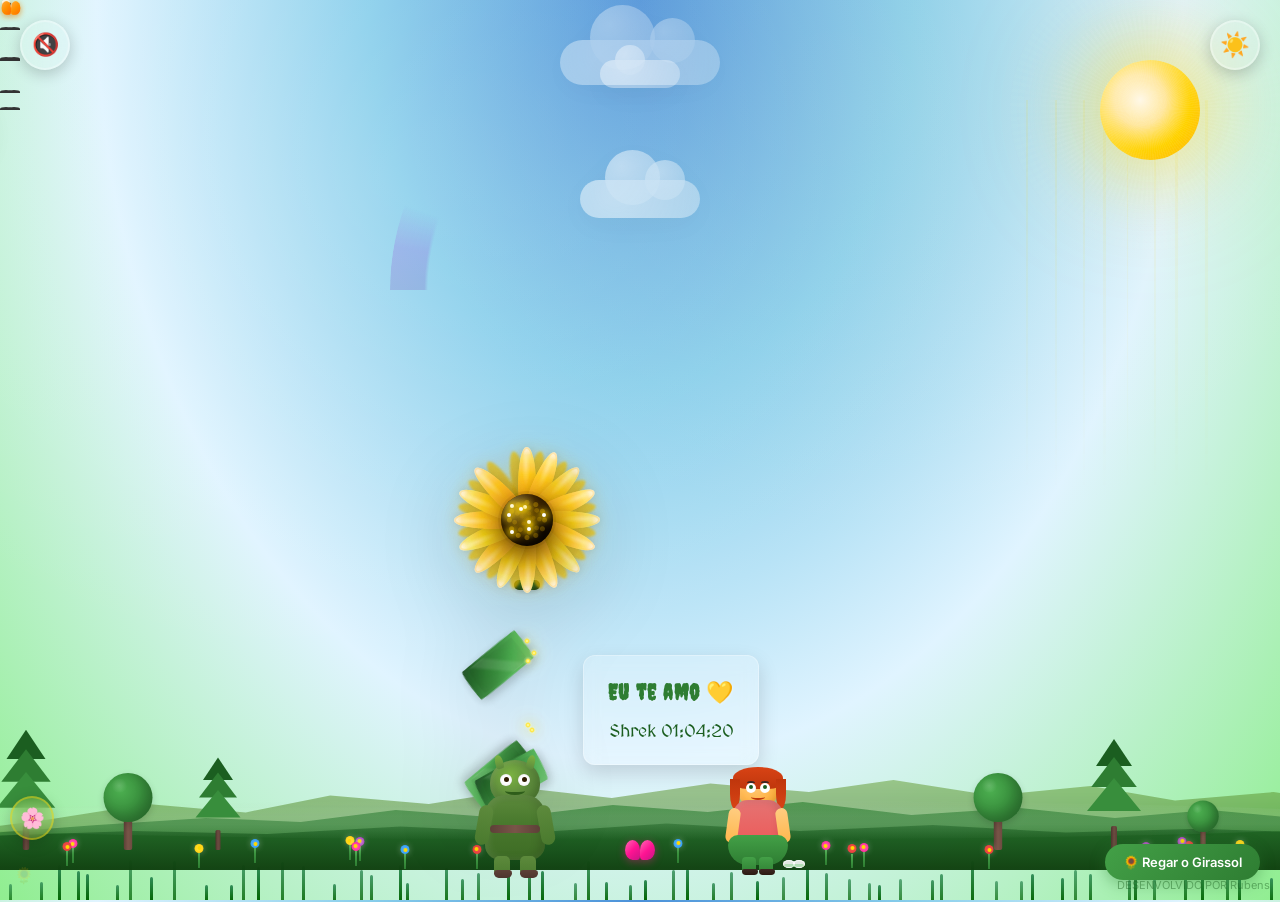
==== index.html @ 83268e94 "Adicionar jogo Regar o Girassol para namorada interagir 🎮 JOGO COMPLETO: - Botão fixo "Regar o Giras" ====
<!DOCTYPE html>
<html lang="pt-BR">
<head>
<meta charset="UTF-8">
<meta name="viewport" content="width=device-width, initial-scale=1.0">
<meta name="description" content="Girassol animado em HTML/CSS puro - presente romântico com cena do Shrek 01:04:20. Um girassol que floresce na tela com sol, nuvens e partículas.">
<meta name="keywords" content="girassol, animado, romântico, shrek, presente, html, css, javascript, florianópolis, amor">
<meta name="robots" content="index, follow">
<meta name="theme-color" content="#87CEEB">
<meta name="author" content="Rubens Pereira Fernandes">

<!-- Open Graph / Social preview -->
<meta property="og:type" content="website">
<meta property="og:title" content="Girassol Animado">
<meta property="og:description" content="Um presente romântico que floresce a cada clique.">
<meta property="og:image" content="https://Rubensdj.github.io/girassol/preview.png">
<meta property="og:image:width" content="1200">
<meta property="og:image:height" content="630">
<meta property="og:site_name" content="Girassol Animado">
<meta property="og:url" content="https://Rubensdj.github.io/girassol/">
<meta name="twitter:card" content="summary_large_image">

<!-- Performance: preconnect to font origins -->
<link rel="preconnect" href="https://fonts.googleapis.com">
<link rel="preconnect" href="https://fonts.gstatic.com" crossorigin>
<link rel="dns-prefetch" href="https://fonts.googleapis.com">
<link rel="preconnect" href="https://fonts.googleapis.com">
<link rel="preconnect" href="https://fonts.gstatic.com" crossorigin>

<!-- Favicon: inline SVG sunflower (zero extra request) -->
<link rel="icon" type="image/svg+xml" href="data:image/svg+xml,%3Csvg xmlns='http://www.w3.org/2000/svg' viewBox='0 0 100 100'%3E%3Cg transform='translate(50,50)'%3E%3Cg fill='%23FFD700'%3E%3Cellipse rx='8' ry='22'/%3E%3Cellipse rx='8' ry='22' transform='rotate(45)'/%3E%3Cellipse rx='8' ry='22' transform='rotate(90)'/%3E%3Cellipse rx='8' ry='22' transform='rotate(135)'/%3E%3C/g%3E%3Ccircle r='14' fill='%232D1B00'/%3E%3C/g%3E%3C/svg%3E">

<title>Girassol Animado</title>
<link href="https://fonts.googleapis.com/css2?family=Creepster&family=Inter:wght@400;600&family=MedievalSharp&display=swap" rel="stylesheet">

<style>
  :root {
      --bg-primary: #87CEEB;
      --bg-secondary: #228B22;
      --card-bg: rgba(255,255,255,0.2);
      --card-border: rgba(255,255,255,0.3);
      --card-color: #111;
      --accent: #FFD700;
    }

    * { margin: 0; padding: 0; box-sizing: border-box; }

    body {
      min-height: 100vh;
      min-height: 100dvh; /* viewport mobile dinâmico */
      display: flex;
      justify-content: center;
      align-items: flex-end; /* girassol apoiado na base (grama); a cabeça cresce para cima sem ser cortada */
      padding-bottom: 40px; /* espaço para a grama que fica no fim */
      background:
        radial-gradient(ellipse at 50% 0%, #4A90D9 0%, #87CEEB 30%, #E0F4FF 60%, #90EE90 100%),
        linear-gradient(180deg, transparent 60%, rgba(34,139,34,0.15) 100%);
      overflow: hidden;
      font-family: 'Inter', sans-serif;
      perspective: 1000px;
    }

    /* Sky atmosphere */
    .sky-atmosphere {
      position: fixed;
      inset: 0;
      background: 
        radial-gradient(ellipse at 30% 20%, rgba(255,255,255,0.15) 0%, transparent 50%),
        radial-gradient(ellipse at 70% 10%, rgba(255,240,200,0.1) 0%, transparent 40%);
      pointer-events: none;
      z-index: 0;
    }

    /* Sun with realistic glow */
    .sol {
      position: absolute;
      top: 60px;
      right: 80px;
      width: 100px;
      height: 100px;
      background: radial-gradient(circle at 40% 40%, #FFF8E7 0%, #FFE8A0 30%, #FFD700 60%, #FFB300 100%);
      border-radius: 50%;
      box-shadow: 
        0 0 60px 20px rgba(255, 215, 0, 0.3),
        0 0 120px 40px rgba(255, 200, 0, 0.15),
        inset -10px -10px 30px rgba(255,180,0,0.2),
        inset 10px 10px 20px rgba(255,255,255,0.3);
      animation: sol-pulsar 8s ease-in-out infinite alternate;
      z-index: 2;
    }

    @keyframes sol-pulsar {
      0% { 
        box-shadow: 
          0 0 60px 20px rgba(255, 215, 0, 0.3),
          0 0 120px 40px rgba(255, 200, 0, 0.15),
          inset -10px -10px 30px rgba(255,180,0,0.2),
          inset 10px 10px 20px rgba(255,255,255,0.3);
      }
      100% { 
        box-shadow: 
          0 0 80px 30px rgba(255, 215, 0, 0.4),
          0 0 160px 60px rgba(255, 200, 0, 0.2),
          inset -10px -10px 30px rgba(255,180,0,0.2),
          inset 10px 10px 20px rgba(255,255,255,0.4);
      }
    }

    /* Sun rays */
    .sol::before, .sol::after {
      content: '';
      position: absolute;
      top: 50%; left: 50%;
      width: 200px; height: 200px;
      margin: -100px 0 0 -100px;
      background: 
        repeating-conic-gradient(
          from 0deg,
          rgba(255,255,255,0) 0deg,
          rgba(255,255,255,0) 1.5deg,
          rgba(255,255,255,0.03) 1.5deg,
          rgba(255,255,255,0.03) 3deg
        );
      border-radius: 50%;
      animation: raios-girar 120s linear infinite;
    }
    .sol::after {
      width: 280px; height: 280px;
      margin: -140px 0 0 -140px;
      animation: raios-girar 200s linear infinite reverse;
      opacity: 0.5;
    }
    @keyframes raios-girar {
      from { transform: rotate(0deg); }
      to { transform: rotate(360deg); }
    }

    /* Clouds with volume */
    .nuvem {
      position: absolute;
      background: 
        radial-gradient(circle at 30% 30%, rgba(255,255,255,0.95) 0%, rgba(255,255,255,0.7) 100%);
      border-radius: 50px;
      opacity: 0.85;
      animation: mover-nuvem linear infinite;
      filter: drop-shadow(0 10px 20px rgba(0,0,0,0.08));
      z-index: 1;
    }
    .nuvem::before, .nuvem::after {
      content: '';
      position: absolute;
      background: 
        radial-gradient(circle at 30% 30%, rgba(255,255,255,0.9) 0%, rgba(255,255,255,0.6) 100%);
      border-radius: 50%;
    }
    .nuvem::before { width: 50px; height: 50px; top: -25px; left: 20px; }
    .nuvem::after  { width: 70px; height: 70px; top: -35px; left: 50px; }
  
    .nuvem1 { width: 140px; height: 45px; top: 80px;  left: -200px; animation-duration: 40s; }
    .nuvem2 { width: 180px; height: 55px; top: 150px; left: -220px; animation-duration: 55s; animation-delay: -15s; }
    .nuvem3 { width: 110px; height: 35px; top: 220px; left: -150px; animation-duration: 48s; animation-delay: -25s; }

    @keyframes mover-nuvem {
      from { left: -220px; transform: translateY(0); }
      25% { transform: translateY(-5px); }
      50% { transform: translateY(0); }
      75% { transform: translateY(5px); }
      to { left: calc(100vw + 220px); transform: translateY(0); }
    }

    /* Floating pollen/dust particles */
    .particulas {
      position: fixed;
      inset: 0;
      pointer-events: none;
      z-index: 3;
    }
    .particula {
      position: absolute;
      width: 3px; height: 3px;
      background: radial-gradient(circle, #FFE8A0 0%, transparent 70%);
      border-radius: 50%;
      animation: flutuar 15s ease-in-out infinite;
    }
    @keyframes flutuar {
      0%, 100% { transform: translateY(0) translateX(0) scale(1); opacity: 0; }
      10% { opacity: 0.6; }
      50% { transform: translateY(-100vh) translateX(50px) scale(0.5); opacity: 0.3; }
      90% { opacity: 0; }
    }

    /* Container do girassol */
    .girassol {
      position: relative;
      transform-origin: bottom center;
      animation: girassol-enter 2.5s cubic-bezier(0.23, 1, 0.32, 1) forwards,
                 balancar 6s ease-in-out infinite alternate 2.5s,
                 respirar 4s ease-in-out infinite 2.5s;
      margin-bottom: 0;
      z-index: 10;
      filter: drop-shadow(0 20px 40px rgba(0,0,0,0.15));
      cursor: pointer;
      user-select: none;
    }

    /* Estado de clique/arraste */
    .girassol.balancando {
      animation: girassol-bater 0.6s ease-in-out !important;
    }

    @keyframes girassol-bater {
      0%   { transform: rotate(0deg); }
      15%  { transform: rotate(-8deg) translateX(-5px); }
      30%  { transform: rotate(6deg) translateX(4px); }
      45%  { transform: rotate(-4deg) translateX(-3px); }
      60%  { transform: rotate(3deg) translateX(2px); }
      75%  { transform: rotate(-1.5deg) translateX(-1px); }
      100% { transform: rotate(0deg); }
    }

    @keyframes girassol-enter {
      0%   { opacity: 0; transform: translateY(200px) scale(0.05) rotate(-30deg); filter: blur(15px); }
      15%  { opacity: 0.2; transform: translateY(150px) scale(0.15) rotate(-20deg); filter: blur(10px); }
      30%  { opacity: 0.5; transform: translateY(100px) scale(0.35) rotate(-12deg); filter: blur(6px); }
      50%  { opacity: 0.8; transform: translateY(50px) scale(0.6) rotate(-5deg); filter: blur(2px); }
      70%  { opacity: 0.95; transform: translateY(15px) scale(1.05) rotate(2deg); filter: blur(0px); }
      85%  { opacity: 1; transform: translateY(-5px) scale(0.98) rotate(-1deg); }
      92%  { transform: translateY(3px) scale(1.02) rotate(0.5deg); }
      100% { opacity: 1; transform: translateY(0) scale(1) rotate(0deg); }
    }

    @keyframes balancar {
      0%   { transform: rotate(-1.8deg) translateX(-1.5px); }
      15%  { transform: rotate(-0.8deg) translateX(-0.5px); }
      30%  { transform: rotate(0.5deg) translateX(1px); }
      45%  { transform: rotate(1.5deg) translateX(2px); }
      60%  { transform: rotate(1.8deg) translateX(2.5px); }
      75%  { transform: rotate(0.8deg) translateX(1px); }
      90%  { transform: rotate(-0.5deg) translateX(-0.5px); }
      100% { transform: rotate(-1.8deg) translateX(-1.5px); }
    }

    @keyframes respirar {
      0%, 100% { transform: scale(1); }
      30% { transform: scale(1.008); }
      60% { transform: scale(1.015); }
      80% { transform: scale(1.005); }
    }

    /* Fade-in animation */
    @keyframes fadeIn {
      from { opacity: 0; }
      to { opacity: 1; }
    }

    /* Caule - crescimento animado */
    .caule {
      width: 12px;
      height: 260px;
      transform-origin: bottom center;
      animation: caule-crecer 2s cubic-bezier(0.34, 1.56, 0.64, 1) forwards;
    }

    @keyframes caule-crecer {
      0%   { transform: scaleY(0); opacity: 0; }
      20%  { transform: scaleY(0.1); opacity: 0.3; }
      40%  { transform: scaleY(0.3); opacity: 0.6; }
      60%  { transform: scaleY(0.6); opacity: 0.8; }
      80%  { transform: scaleY(0.9); opacity: 0.95; }
      90%  { transform: scaleY(1.03); opacity: 1; }
      100% { transform: scaleY(1); opacity: 1; }
    }
      background: 
        linear-gradient(90deg, 
          #14421C 0%,
          #1B5E20 10%, 
          #2E7D32 22%, 
          #388E3C 35%, 
          #4CAF50 48%, 
          #5CB860 55%, 
          #4CAF50 65%, 
          #388E3C 78%, 
          #2E7D32 90%, 
          #1B5E20 100%
        );
      margin: 0 auto;
      border-radius: 12px;
      position: relative;
      box-shadow: 
        inset 3px 0 10px rgba(255,255,255,0.12),
        inset -3px 0 10px rgba(0,0,0,0.25),
        3px 0 8px rgba(0,0,0,0.15),
        -1px 0 4px rgba(0,0,0,0.1);
    }

    /* Caule texture lines */
    .caule::before {
      content: '';
      position: absolute;
      inset: 0;
      background: 
        repeating-linear-gradient(90deg,
          transparent 0px,
          rgba(255,255,255,0.04) 1px,
          transparent 2.5px
        );
      border-radius: 12px;
      pointer-events: none;
    }

    /* Caule nodes (nós) */
    .caule::after {
      content: '';
      position: absolute;
      left: -7px; right: -7px;
      height: 10px;
      background: linear-gradient(90deg, #14421C, #1B5E20, #388E3C, #1B5E20, #14421C);
      border-radius: 14px;
      box-shadow: inset 0 -3px 5px rgba(0,0,0,0.35), 0 2px 4px rgba(0,0,0,0.15);
    }

    /* Folhas do caule - realistic */
    .folha {
      position: absolute;
      width: 70px;
      height: 35px;
      background: 
        linear-gradient(135deg, 
          #14421C 0%,
          #1B5E20 15%, 
          #2E7D32 35%, 
          #388E3C 50%, 
          #4CAF50 70%, 
          #66BB6A 100%
        );
      border-radius: 5% 85% 5% 85% / 85% 5% 85% 5%;
      left: 20px;
      transform-origin: left center;
      box-shadow: 
        2px 4px 12px rgba(0,0,0,0.15),
        inset 0 0 20px rgba(255,255,255,0.1);
      filter: drop-shadow(0 2px 4px rgba(0,0,0,0.1));
    }
    .folha::before {
      content: '';
      position: absolute;
      inset: 2px;
      background: 
        linear-gradient(45deg,
          transparent 40%,
          rgba(255,255,255,0.1) 45%,
          rgba(255,255,255,0.1) 55%,
          transparent 60%
        );
      border-radius: inherit;
      pointer-events: none;
    }
    .folha::after {
      content: '';
      position: absolute;
      left: 10%; top: 10%; width: 80%; height: 80%;
      background: radial-gradient(ellipse at center, transparent 0%, rgba(0,0,0,0.05) 100%);
      border-radius: inherit;
      pointer-events: none;
    }
.folha1 { top: 90px; left: -50px; transform: rotate(-40deg); animation: folha-balancar 4s ease-in-out infinite alternate; }
.folha2 { top: 155px; left: 6px; transform: rotate(140deg); animation: folha-balancar 4.5s ease-in-out infinite alternate-reverse; }
.folha3 { top: 200px; left: -40px; transform: rotate(-30deg); animation: folha-balancar 3.8s ease-in-out infinite alternate; }

    @keyframes folha-balancar {
      0% { transform: rotate(-40deg) translateY(0) scale(1); }
      50% { transform: rotate(-32deg) translateY(-4px) scale(1.02); }
      100% { transform: rotate(-40deg) translateY(0) scale(1); }
    }

    /* Cabeça do girassol - aparece depois do caule */
    .cabeca {
      position: absolute;
      top: -130px;
      left: 50%;
      transform: translateX(-50%) scale(0);
      width: 140px;
      height: 140px;
      animation: cabeca-florcer 1.5s cubic-bezier(0.34, 1.56, 0.64, 1) 1.8s forwards;
    }

    @keyframes cabeca-florcer {
      0%   { transform: translateX(-50%) scale(0) rotate(-15deg); opacity: 0; }
      30%  { transform: translateX(-50%) scale(0.3) rotate(-8deg); opacity: 0.5; }
      60%  { transform: translateX(-50%) scale(0.8) rotate(3deg); opacity: 0.8; }
      80%  { transform: translateX(-50%) scale(1.05) rotate(-2deg); opacity: 1; }
      90%  { transform: translateX(-50%) scale(0.98) rotate(1deg); }
      100% { transform: translateX(-50%) scale(1) rotate(0deg); opacity: 1; }
    }

    .petalas {
      position: absolute;
      top: 0; left: 0;
      width: 100%; height: 100%;
      animation: girar-petalas 45s linear infinite;
    }

    @keyframes girar-petalas {
      from { transform: rotate(0deg); }
      25%  { transform: rotate(90deg); }
      50%  { transform: rotate(180deg); }
      75%  { transform: rotate(270deg); }
      to { transform: rotate(360deg); }
    }

    .petala {
      position: absolute;
      top: 50%; left: 50%;
      width: 18px;
      height: 65px;
      background: 
        linear-gradient(180deg, 
          #FFFDE7 0%,
          #FFF9C4 5%,
          #FFF176 12%,
          #FFEE58 20%,
          #FFD740 30%,
          #FFD700 42%, 
          #FFC107 55%, 
          #FFB300 68%, 
          #FFA000 80%,
          #FF8F00 92%,
          #E65100 100%
        );
      border-radius: 48% 52% 45% 55% / 65% 60% 35% 40%;
      transform-origin: center 73px;
      margin: -73px 0 0 -9px;
      box-shadow: 
        0 2px 8px rgba(0,0,0,0.15),
        0 5px 20px rgba(255,193,7,0.2),
        inset 0 -30px 40px rgba(255,160,0,0.3),
        inset 0 20px 30px rgba(255,255,255,0.2),
        inset 2px 0 8px rgba(255,255,255,0.1),
        inset -2px 0 8px rgba(0,0,0,0.05),
        0 0 25px rgba(255,215,0,0.2);
      filter: drop-shadow(0 3px 6px rgba(0,0,0,0.1));
      transition: filter 0.3s ease, transform 0.3s ease;
    }
    .petala::before {
      content: '';
      position: absolute;
      inset: 2px;
      background: 
        linear-gradient(180deg,
          rgba(255,255,255,0.5) 0%,
          rgba(255,255,255,0.15) 10%,
          transparent 20%,
          transparent 70%,
          rgba(0,0,0,0.1) 100%
        );
      border-radius: inherit;
      pointer-events: none;
    }
    .petala::after {
      content: '';
      position: absolute;
      left: 20%; top: 5%; width: 60%; height: 70%;
      background: 
        radial-gradient(ellipse at 40% 30%, rgba(255,255,255,0.35) 0%, transparent 50%),
        radial-gradient(ellipse at 60% 70%, rgba(255,200,0,0.15) 0%, transparent 50%);
      border-radius: 50%;
      pointer-events: none;
    }

    /* Pétalas geradas via CSS — 16 pétalas */
    .petala:nth-child(1)  { transform: rotate(0deg); filter: hue-rotate(0deg) brightness(1); }
    .petala:nth-child(2)  { transform: rotate(22.5deg); filter: hue-rotate(-3deg) brightness(1.02); }
    .petala:nth-child(3)  { transform: rotate(45deg); filter: hue-rotate(2deg) brightness(0.98); }
    .petala:nth-child(4)  { transform: rotate(67.5deg); filter: hue-rotate(-5deg) brightness(1.03); }
    .petala:nth-child(5)  { transform: rotate(90deg); filter: hue-rotate(3deg) brightness(0.99); }
    .petala:nth-child(6)  { transform: rotate(112.5deg); filter: hue-rotate(-2deg) brightness(1.01); }
    .petala:nth-child(7)  { transform: rotate(135deg); filter: hue-rotate(4deg) brightness(0.98); }
    .petala:nth-child(8)  { transform: rotate(157.5deg); filter: hue-rotate(-4deg) brightness(1.02); }
    .petala:nth-child(9)  { transform: rotate(180deg); filter: hue-rotate(0deg) brightness(1); }
    .petala:nth-child(10) { transform: rotate(202.5deg); filter: hue-rotate(3deg) brightness(1.01); }
    .petala:nth-child(11) { transform: rotate(225deg); filter: hue-rotate(-3deg) brightness(0.99); }
    .petala:nth-child(12) { transform: rotate(247.5deg); filter: hue-rotate(5deg) brightness(1.02); }
    .petala:nth-child(13) { transform: rotate(270deg); filter: hue-rotate(-2deg) brightness(1); }
    .petala:nth-child(14) { transform: rotate(292.5deg); filter: hue-rotate(2deg) brightness(1.01); }
    .petala:nth-child(15) { transform: rotate(315deg); filter: hue-rotate(-3deg) brightness(0.99); }
    .petala:nth-child(16) { transform: rotate(337.5deg); filter: hue-rotate(4deg) brightness(1.01); }

    /* Camada 2 de pétalas (atrás) - mais escuras para profundidade */
    .petala-bg {
      position: absolute;
      top: 50%; left: 50%;
      width: 16px;
      height: 60px;
      background: 
        linear-gradient(180deg, 
          #E6C000 0%, 
          #D4A800 30%, 
          #B89000 60%, 
          #907800 100%
        );
      border-radius: 50% 50% 50% 50% / 60% 60% 40% 40%;
      transform-origin: center 70px;
      margin: -70px 0 0 -8px;
      opacity: 0.7;
      filter: blur(1px);
      z-index: -1;
    }
    .petala-bg:nth-child(1)  { transform: rotate(11.25deg); }
    .petala-bg:nth-child(2)  { transform: rotate(33.75deg); }
    .petala-bg:nth-child(3)  { transform: rotate(56.25deg); }
    .petala-bg:nth-child(4)  { transform: rotate(78.75deg); }
    .petala-bg:nth-child(5)  { transform: rotate(101.25deg); }
    .petala-bg:nth-child(6)  { transform: rotate(123.75deg); }
    .petala-bg:nth-child(7)  { transform: rotate(146.25deg); }
    .petala-bg:nth-child(8)  { transform: rotate(168.75deg); }
    .petala-bg:nth-child(9)  { transform: rotate(191.25deg); }
    .petala-bg:nth-child(10) { transform: rotate(213.75deg); }
    .petala-bg:nth-child(11) { transform: rotate(236.25deg); }
    .petala-bg:nth-child(12) { transform: rotate(258.75deg); }
    .petala-bg:nth-child(13) { transform: rotate(281.25deg); }
    .petala-bg:nth-child(14) { transform: rotate(303.75deg); }
    .petala-bg:nth-child(15) { transform: rotate(326.25deg); }
    .petala-bg:nth-child(16) { transform: rotate(348.75deg); }

    /* Núcleo (miolo) - textura espiral realista */
    .nucleo {
      position: absolute;
      top: 50%; left: 50%;
      width: 52px; height: 52px;
      margin: -26px 0 0 -26px;
      background: 
        radial-gradient(ellipse at 35% 30%, #6B4500 0%, #5A3800 10%, #4A2D00 22%, #3A2000 38%, #2A1500 55%, #1A0D00 72%, #0D0700 100%);
      border-radius: 50%;
      box-shadow: 
        0 8px 25px rgba(0,0,0,0.5),
        0 15px 40px rgba(0,0,0,0.3),
        inset 0 -10px 30px rgba(0,0,0,0.7),
        inset 0 8px 20px rgba(139,90,0,0.3),
        0 0 0 3px rgba(139,90,0,0.12),
        0 0 50px rgba(255,215,0,0.15),
        0 0 80px rgba(255,193,7,0.08);
      z-index: 5;
      overflow: hidden;
      animation: nucleo-pulsar 5s ease-in-out infinite alternate;
    }

    @keyframes nucleo-pulsar {
      0%   { box-shadow: 0 8px 25px rgba(0,0,0,0.5), 0 15px 40px rgba(0,0,0,0.3), inset 0 -10px 30px rgba(0,0,0,0.7), inset 0 8px 20px rgba(139,90,0,0.3), 0 0 0 3px rgba(139,90,0,0.12), 0 0 40px rgba(255,215,0,0.12); }
      100% { box-shadow: 0 8px 25px rgba(0,0,0,0.5), 0 15px 40px rgba(0,0,0,0.3), inset 0 -10px 30px rgba(0,0,0,0.7), inset 0 8px 20px rgba(139,90,0,0.3), 0 0 0 3px rgba(139,90,0,0.12), 0 0 60px rgba(255,215,0,0.25); }
    }

    /* Padrão de sementes em espiral (Fibonacci) */
    .nucleo::before {
      content: '';
      position: absolute;
      inset: 4px;
      border-radius: 50%;
      background: 
        /* Anel externo de sementes */
        radial-gradient(circle at 50% 10%, #7D5A00 2px, transparent 3px),
        radial-gradient(circle at 70% 15%, #7D5A00 2px, transparent 3px),
        radial-gradient(circle at 85% 30%, #7D5A00 2px, transparent 3px),
        radial-gradient(circle at 90% 50%, #7D5A00 2px, transparent 3px),
        radial-gradient(circle at 85% 70%, #7D5A00 2px, transparent 3px),
        radial-gradient(circle at 70% 85%, #7D5A00 2px, transparent 3px),
        radial-gradient(circle at 50% 90%, #7D5A00 2px, transparent 3px),
        radial-gradient(circle at 30% 85%, #7D5A00 2px, transparent 3px),
        radial-gradient(circle at 15% 70%, #7D5A00 2px, transparent 3px),
        radial-gradient(circle at 10% 50%, #7D5A00 2px, transparent 3px),
        radial-gradient(circle at 15% 30%, #7D5A00 2px, transparent 3px),
        radial-gradient(circle at 30% 15%, #7D5A00 2px, transparent 3px),
        /* Anel médio */
        radial-gradient(circle at 55% 22%, #6D4A00 1.8px, transparent 2.8px),
        radial-gradient(circle at 72% 28%, #6D4A00 1.8px, transparent 2.8px),
        radial-gradient(circle at 78% 48%, #6D4A00 1.8px, transparent 2.8px),
        radial-gradient(circle at 72% 68%, #6D4A00 1.8px, transparent 2.8px),
        radial-gradient(circle at 55% 78%, #6D4A00 1.8px, transparent 2.8px),
        radial-gradient(circle at 35% 72%, #6D4A00 1.8px, transparent 2.8px),
        radial-gradient(circle at 22% 55%, #6D4A00 1.8px, transparent 2.8px),
        radial-gradient(circle at 28% 35%, #6D4A00 1.8px, transparent 2.8px),
        /* Anel interno */
        radial-gradient(circle at 55% 35%, #5D3A00 1.5px, transparent 2.5px),
        radial-gradient(circle at 65% 45%, #5D3A00 1.5px, transparent 2.5px),
        radial-gradient(circle at 60% 60%, #5D3A00 1.5px, transparent 2.5px),
        radial-gradient(circle at 42% 58%, #5D3A00 1.5px, transparent 2.5px),
        radial-gradient(circle at 38% 42%, #5D3A00 1.5px, transparent 2.5px),
        /* Centro */
        radial-gradient(circle at 50% 50%, #4D2A00 1.2px, transparent 2px),
        radial-gradient(circle at 52% 48%, #4D2A00 1.2px, transparent 2px);
      opacity: 0.85;
      animation: nucleo-espiral 30s linear infinite;
    }

    @keyframes nucleo-espiral {
      from { transform: rotate(0deg); }
      to   { transform: rotate(360deg); }
    }

    /* Brilho e profundidade do miolo */
    .nucleo::after {
      content: '';
      position: absolute;
      inset: 0;
      border-radius: 50%;
      background: 
        radial-gradient(ellipse at 25% 22%, rgba(255,255,255,0.25) 0%, transparent 40%),
        radial-gradient(ellipse at 75% 75%, rgba(0,0,0,0.4) 0%, transparent 40%),
        radial-gradient(ellipse at 50% 50%, rgba(255,193,7,0.12) 0%, transparent 55%),
        radial-gradient(ellipse at 35% 65%, rgba(255,160,0,0.08) 0%, transparent 40%);
      pointer-events: none;
      animation: nucleo-brilho 4s ease-in-out infinite alternate;
    }

    @keyframes nucleo-brilho {
      0%   { opacity: 0.85; }
      100% { opacity: 1; }
    }

    /* Seeds on the face (sementes individuais) */
    .semente {
      position: absolute;
      width: 4px; height: 4px;
      background: radial-gradient(circle at 30% 30%, #5D4000, #2D1B00);
      border-radius: 50% 50% 50% 50% / 60% 60% 40% 40%;
      box-shadow: 0 1px 2px rgba(0,0,0,0.4);
    }

  /* Botão discreto para reabrir a cena do Shrek */
  .shrek-btn {
    position: fixed;
    bottom: 10px;
    left: 10px;
    z-index: 20;
    width: 28px;
    height: 28px;
    padding: 0;
    background: transparent;
    color: rgba(27, 94, 32, 0.35);
    border: none;
    border-radius: 50%;
    font-size: 16px;
    line-height: 28px;
    text-align: center;
    cursor: pointer;
    opacity: 0.4;
    transition: opacity 0.3s, transform 0.3s;
    user-select: none;
  }
  .shrek-btn:hover,
  .shrek-btn:focus-visible {
    opacity: 1;
    transform: scale(1.15);
    color: #1B5E20;
    outline: none;
  }

  /* Caixa de perguntas */
  .perguntas-box {
    background: linear-gradient(135deg, #1a1a2e 0%, #16213e 100%);
    padding: 40px 35px;
    border-radius: 16px;
    text-align: center;
    box-shadow: 0 8px 32px rgba(0,0,0,0.6);
    border: 1px solid rgba(255, 107, 157, 0.3);
    width: 380px;
    max-width: 90vw;
    min-height: 250px;
    transition: none;
    will-change: auto;
  }
  .perguntas-box h2 {
    color: #ff6b9d;
    font-family: 'Courier New', monospace;
    margin-bottom: 20px;
    font-size: 20px;
  }
  .pergunta {
    color: #e0e0e0;
    font-size: 16px;
    margin-bottom: 24px;
    line-height: 1.5;
  }
  .pergunta strong {
    color: #ff6b9d;
  }
  .btn-resposta {
    display: inline-block;
    margin: 8px;
    padding: 12px 28px;
    background: linear-gradient(135deg, #2E8B57 0%, #1a5c33 100%);
    color: #fff;
    border: none;
    border-radius: 30px;
    font-family: 'Inter', sans-serif;
    font-size: 15px;
    font-weight: 600;
    cursor: pointer;
    transition: all 0.3s ease;
    box-shadow: 0 4px 15px rgba(46, 139, 87, 0.3);
  }
  .btn-resposta:hover {
    transform: translateY(-2px);
    box-shadow: 0 6px 20px rgba(46, 139, 87, 0.4);
  }
  .btn-resposta.nao {
    background: linear-gradient(135deg, #c44569 0%, #8b2d4a 100%);
    box-shadow: 0 4px 15px rgba(196, 69, 105, 0.3);
  }
  .btn-resposta.nao:hover {
    box-shadow: 0 6px 20px rgba(196, 69, 105, 0.4);
  }

  /* Info de onde assistir */
  .info-assistir {
    background: linear-gradient(135deg, #0f3460 0%, #16213e 100%);
    padding: 30px;
    border-radius: 12px;
    text-align: left;
    border: 1px solid rgba(0, 149, 246, 0.3);
    margin-top: 20px;
    transition: none;
  }
  .info-assistir h3 {
    color: #0095f6;
    font-family: 'Inter', sans-serif;
    margin-bottom: 16px;
    font-size: 18px;
  }
  .info-assistir p {
    color: #b0b0b0;
    margin-bottom: 12px;
    line-height: 1.6;
  }
  .info-assistir .destaque {
    color: #ff6b9d;
    font-weight: 600;
    font-family: 'Courier New', monospace;
  }
  .info-assistir .link-netflix {
    display: inline-block;
    margin-top: 16px;
    padding: 12px 24px;
    background: linear-gradient(135deg, #0095f6 0%, #0063b3 100%);
    color: #fff;
    text-decoration: none;
    border-radius: 30px;
    font-weight: 600;
    transition: all 0.3s ease;
  }
  .info-assistir .link-netflix:hover {
    transform: translateY(-2px);
    box-shadow: 0 6px 20px rgba(0, 149, 246, 0.4);
  }

  /* Mensagem final após vídeo */
  .mensagem-final {
    position: fixed;
    inset: 0;
    background: rgba(0, 0, 0, 0.95);
    z-index: 200;
    display: none;
    justify-content: center;
    align-items: center;
    flex-direction: column;
    text-align: center;
    padding: 40px;
    animation: fade-in 1s ease forwards;
  }
  .mensagem-final.visivel {
    display: flex;
  }
  .mensagem-final .neoqeav {
    font-family: 'Courier New', monospace;
    font-size: 28px;
    font-weight: bold;
    color: #ff6b9d;
    letter-spacing: 4px;
    margin-bottom: 20px;
    text-shadow: 0 0 20px rgba(255, 107, 157, 0.5);
    animation: pulse-glow 2s ease-in-out infinite;
  }
  @keyframes pulse-glow {
    0%, 100% { text-shadow: 0 0 20px rgba(255, 107, 157, 0.5); }
    50% { text-shadow: 0 0 40px rgba(255, 107, 157, 0.8), 0 0 60px rgba(255, 107, 157, 0.4); }
  }
  .mensagem-final .amor {
    font-family: 'Inter', sans-serif;
    font-size: 22px;
    color: #fff;
    line-height: 1.6;
    max-width: 600px;
  }
  .mensagem-final .amor span {
    color: #ff6b9d;
    font-weight: 600;
  }
  .mensagem-final .coracao {
    font-size: 48px;
    margin-top: 30px;
    animation: heartbeat 1.5s ease-in-out infinite;
  }
  @keyframes heartbeat {
    0%, 100% { transform: scale(1); }
    20% { transform: scale(1.2); }
    40% { transform: scale(1); }
    60% { transform: scale(1.1); }
    80% { transform: scale(1); }
  }

  /* Overlay cenario do Shrek */
  .shrek-overlay {
    display: none;
    position: fixed;
    inset: 0;
    background: rgba(0, 0, 0, 0.9);
    z-index: 100;
    justify-content: center;
    align-items: center;
    flex-direction: column;
    backdrop-filter: blur(10px);
    min-height: 300px;
    transition: none;
  }
  .shrek-overlay.ativo { display: flex; }

  /* Caixa de senha */
  .senha-box {
    background: linear-gradient(135deg, #1a1a2e 0%, #16213e 100%);
    padding: 40px 35px;
    border-radius: 16px;
    text-align: center;
    box-shadow: 0 8px 32px rgba(0,0,0,0.6);
    border: 1px solid rgba(34, 139, 34, 0.3);
    width: 380px;
    max-width: 90vw;
    min-height: 300px;
    transition: none;
  }
  .senha-box h2 {
    color: #2E8B57;
    font-family: 'Courier New', monospace;
    margin-bottom: 12px;
    font-size: 20px;
  }
  .senha-box p {
    color: #b0b0b0;
    font-size: 14px;
    margin-bottom: 8px;
    font-family: sans-serif;
    line-height: 1.5;
  }
  .netflix-tag {
    color: #E50914;
    font-weight: bold;
    font-size: 15px;
  }
  .tempo-tag {
    color: #2E8B57;
    font-weight: bold;
    font-size: 15px;
  }
  .senha-box p.nao-netflix {
    font-size: 13px;
    color: #8e8e8e;
    margin-top: 16px;
    margin-bottom: 20px;
    border-top: 1px solid rgba(255,255,255,0.08);
    padding-top: 16px;
    font-style: italic;
  }
  .senha-input {
    width: 100%;
    padding: 12px 15px;
    background: rgba(255,255,255,0.05);
    border: 2px solid rgba(46, 139, 87, 0.3);
    border-radius: 8px;
    color: #fff;
    font-size: 16px;
    text-align: center;
    letter-spacing: 3px;
    outline: none;
    transition: border-color 0.3s;
  }
  .senha-input:focus { border-color: #2E8B57; }
  .senha-erro {
    color: #ff4444;
    font-size: 13px;
    margin-top: 10px;
    min-height: 18px;
    font-family: sans-serif;
  }
  .senha-btn {
    width: 100%;
    margin-top: 15px;
    padding: 12px;
    background: linear-gradient(135deg, #228B22, #006400);
    color: #fff;
    border: none;
    border-radius: 8px;
    font-size: 16px;
    cursor: pointer;
    font-family: sans-serif;
    transition: transform 0.2s;
  }
  .senha-btn:hover { transform: scale(1.02); }
  .links-streaming {
    margin-top: 18px;
    display: flex;
    gap: 10px;
    justify-content: center;
    flex-wrap: wrap;
  }
  .link-netflix {
    display: inline-block;
    padding: 8px 18px;
    background: #E50914;
    color: #fff !important;
    text-decoration: none;
    border-radius: 6px;
    font-size: 13px;
    font-family: sans-serif;
    font-weight: bold;
    transition: transform 0.2s;
  }
  .link-netflix:hover { transform: scale(1.05); }
  .link-youtube {
    display: inline-block;
    padding: 8px 18px;
    background: #FF0000;
    color: #fff !important;
    text-decoration: none;
    border-radius: 6px;
    font-size: 13px;
    font-family: sans-serif;
    font-weight: bold;
    transition: transform 0.2s;
  }
  .link-youtube:hover { transform: scale(1.05); }

  /* Player de video */
  .shrek-player {
    display: none;
    flex-direction: column;
    align-items: center;
    transition: none;
  }
  .shrek-player.ativo { display: flex; }
  .shrek-player video {
    max-width: 90vw;
    max-height: 80vh;
    border-radius: 12px;
    box-shadow: 0 0 40px rgba(46, 139, 87, 0.3);
    outline: none;
  }
  .fechar-btn {
    margin-top: 15px;
    padding: 10px 30px;
    background: rgba(255, 60, 60, 0.8);
    color: #fff;
    border: none;
    border-radius: 20px;
    font-size: 15px;
    cursor: pointer;
    transition: background 0.2s;
  }
  .fechar-btn:hover { background: rgba(255, 60, 60, 1); }

  /* ===== MONTANHAS/SERRAS AO FUNDO ===== */
  .montanhas {
    position: absolute;
    bottom: 30px;
    left: 0; right: 0;
    height: 200px;
    pointer-events: none;
    z-index: 2;
    overflow: hidden;
  }

  /* Camada 3 — montanhas mais distantes (claras) */
  .montanha-3 {
    position: absolute;
    bottom: 0; left: -5%; right: -5%;
    height: 120px;
    background: linear-gradient(180deg, #7CB342 0%, #558B2F 50%, #33691E 100%);
    clip-path: polygon(
      0% 100%,
      0% 70%, 8% 58%, 15% 45%, 22% 52%, 28% 38%,
      35% 45%, 42% 32%, 48% 40%, 55% 28%, 62% 35%,
      68% 25%, 75% 38%, 82% 30%, 88% 42%, 95% 35%, 100% 45%, 100% 100%
    );
    opacity: 0.55;
    filter: blur(1.5px);
    animation: montanha-sway-slow 25s ease-in-out infinite alternate;
  }

  /* Camada 2 — serras do meio */
  .montanha-2 {
    position: absolute;
    bottom: 0; left: -3%; right: -3%;
    height: 100px;
    background: linear-gradient(180deg, #43A047 0%, #2E7D32 40%, #1B5E20 100%);
    clip-path: polygon(
      0% 100%,
      0% 65%, 10% 55%, 18% 48%, 25% 52%, 32% 40%,
      40% 48%, 48% 35%, 55% 42%, 62% 32%, 70% 45%,
      78% 38%, 85% 48%, 92% 40%, 100% 50%, 100% 100%
    );
    opacity: 0.7;
    animation: montanha-sway 18s ease-in-out infinite alternate-reverse;
  }

  /* Camada 1 — colinas próximas (escuras) */
  .montanha-1 {
    position: absolute;
    bottom: 0; left: -2%; right: -2%;
    height: 75px;
    background: linear-gradient(180deg, #2E7D32 0%, #1B5E20 50%, #0D3B0D 100%);
    clip-path: polygon(
      0% 100%,
      0% 55%, 12% 48%, 22% 52%, 32% 42%, 42% 50%,
      52% 38%, 62% 48%, 72% 40%, 82% 50%, 92% 45%, 100% 50%, 100% 100%
    );
    opacity: 0.85;
  }

  /* Neve sutil no topo da montanha distante */
  .montanha-3::after {
    content: '';
    position: absolute;
    top: 0; left: 0; right: 0; bottom: 0;
    background: linear-gradient(180deg, rgba(255,255,255,0.2) 0%, transparent 12%);
    clip-path: inherit;
    pointer-events: none;
  }

  /* Nebulosa suave entre as montanhas */
  .nevoa {
    position: absolute;
    bottom: 30px; left: -10%; right: -10%;
    height: 40px;
    background: linear-gradient(180deg, 
      transparent 0%, 
      rgba(200, 230, 200, 0.12) 40%, 
      rgba(180, 220, 180, 0.16) 60%, 
      transparent 100%
    );
    border-radius: 50%;
    animation: nevoa-drift 15s ease-in-out infinite alternate;
    pointer-events: none;
    z-index: 3;
  }

  @keyframes montanha-sway-slow {
    0%   { transform: translateX(0); }
    100% { transform: translateX(5px); }
  }
  @keyframes montanha-sway {
    0%   { transform: translateX(0); }
    100% { transform: translateX(-3px); }
  }
  @keyframes nevoa-drift {
    0%   { transform: translateX(0) scaleY(1); opacity: 0.5; }
    50%  { transform: translateX(10px) scaleY(1.15); opacity: 0.8; }
    100% { transform: translateX(-8px) scaleY(1); opacity: 0.6; }
  }

  /* Montanhas na noite */
  body.noite .montanha-3 {
    background: linear-gradient(180deg, #1a3a1a 0%, #0d2a0d 50%, #061506 100%) !important;
    opacity: 0.4;
  }
  body.noite .montanha-2 {
    background: linear-gradient(180deg, #143214 0%, #0a240a 40%, #051505 100%) !important;
    opacity: 0.55;
  }
  body.noite .montanha-1 {
    background: linear-gradient(180deg, #0a1f0a 0%, #051505 50%, #020a02 100%) !important;
  }
  body.noite .nevoa {
    background: linear-gradient(180deg, 
      transparent 0%, 
      rgba(50, 80, 50, 0.12) 40%, 
      rgba(40, 70, 40, 0.16) 60%, 
      transparent 100%
    ) !important;
  }

  /* Grama */
  .grama {
    position: absolute;
    bottom: 0; left: 0; right: 0;
    height: 40px;
    width: 100%;
  }
  .grama div {
    position: absolute;
    bottom: 0;
    width: 3px;
    background: linear-gradient(180deg, #2E8B57, #006400);
    border-radius: 3px 3px 0 0;
    transform-origin: bottom center;
    animation: grama-balancar ease-in-out infinite alternate;
  }

  @keyframes grama-balancar {
    from { transform: rotate(-5deg); }
    to   { transform: rotate(5deg); }
  }

  /* Flex container for girassol + card */
.scene {
  display: flex;
  align-items: center; /* vertical center dentro da scene */
  justify-content: center;
  gap: 50px;
  position: relative;
  z-index: 10;
  padding: 20px;
  /* Escala responsiva baseada na ALTURA do viewport (desktop/landscape: conteudo em row,
     altura total ~600px). Aplicado na .scene (sem animacao) preservando animacoes internas do .girassol.
     Media queries abaixam o denominador para mobile column (girassol + bilhete empilhados). */
  transform: scale(clamp(0.4, calc((100vh - 80px) / 600px), 1));
  transform-origin: bottom center;
}


/* Ensure flex items keep their size */
.scene > .girassol,
.scene > .bilhete,
.scene > video {
  flex: 0 0 auto;
  align-self: center;
}

/* Card style */
.bilhete {
  background: var(--card-bg);
  border: 1px solid var(--card-border);
  backdrop-filter: blur(8px);
  color: #1B5E20;
  padding: 20px 24px;
  border-radius: 12px;
  box-shadow: 0 8px 20px rgba(0,0,0,0.15);
  font-family: 'MedievalSharp', cursive;
  line-height: 1.5;
  font-size: 18px;
  max-width: 260px;
  text-align: center;
  opacity: 0;
  animation: fadeIn 0.8s ease-out forwards;
  text-shadow: 1px 1px 2px rgba(255,255,255,0.3);
}
.bilhete strong {
  display: block;
  font-size: 22px;
  margin-bottom: 8px;
  color: #2E7D32;
  font-family: 'Creepster', cursive;
  letter-spacing: 1px;
}

/* ===== ANIMAÇÕES EXTRAS ===== */

/* Pétalas caindo */
.petalas-caindo {
  position: fixed;
  top: -20px;
  width: 15px;
  height: 25px;
  background: linear-gradient(180deg, #FFD700, #FFA500);
  border-radius: 50% 50% 50% 50% / 60% 60% 40% 40%;
  opacity: 0;
  pointer-events: none;
  z-index: 15;
  animation: cair-petala linear forwards;
  box-shadow: 0 2px 6px rgba(255, 165, 0, 0.4);
}

@keyframes cair-petala {
  0%   { opacity: 0; transform: translateY(0) rotate(0deg) translateX(0); }
  10%  { opacity: 0.9; }
  50%  { transform: translateY(45vh) rotate(180deg) translateX(80px); opacity: 0.7; }
  80%  { opacity: 0.4; }
  100% { opacity: 0; transform: translateY(100vh) rotate(360deg) translateX(-30px); }
}

/* Vagalumes / lucitocas */
.vagalume {
  position: absolute;
  width: 6px;
  height: 6px;
  background: radial-gradient(circle, #FFFFAA 0%, #FFD700 40%, transparent 70%);
  border-radius: 50%;
  pointer-events: none;
  z-index: 12;
  animation: voar-vagalume 10s ease-in-out infinite;
  filter: drop-shadow(0 0 8px rgba(255, 215, 0, 0.8));
}

.vagalume::before {
  content: '';
  position: absolute;
  top: -2px; left: -2px;
  width: 10px; height: 10px;
  background: radial-gradient(circle, rgba(255,255,170,0.6) 0%, transparent 70%);
  border-radius: 50%;
  animation: pulso-vagalume 1.5s ease-in-out infinite alternate;
}

@keyframes voar-vagalume {
  0%   { transform: translate(0, 0) scale(1); }
  15%  { transform: translate(40px, -60px) scale(1.2); }
  30%  { transform: translate(-20px, -100px) scale(0.9); }
  45%  { transform: translate(60px, -40px) scale(1.1); }
  60%  { transform: translate(-40px, -80px) scale(1); }
  75%  { transform: translate(30px, -120px) scale(1.3); }
  90%  { transform: translate(-10px, -50px) scale(0.8); }
  100% { transform: translate(0, 0) scale(1); }
}

@keyframes pulso-vagalume {
  0%   { opacity: 0.4; transform: scale(1); }
  100% { opacity: 1; transform: scale(1.8); }
}

/* Borboleta animada */
.borboleta {
  position: absolute;
  width: 30px;
  height: 20px;
  z-index: 14;
  pointer-events: none;
  animation: voar-borboleta 18s ease-in-out infinite;
}

.borboleta-asa-esq,
.borboleta-asa-dir {
  position: absolute;
  top: 0;
  width: 15px;
  height: 20px;
  background: linear-gradient(135deg, #FF69B4, #FF1493, #C71585);
  border-radius: 50% 50% 20% 50%;
  box-shadow: 0 2px 8px rgba(255, 20, 147, 0.4);
}

.borboleta-asa-esq {
  left: 0;
  transform-origin: right center;
  animation: bater-asa-esq 0.4s ease-in-out infinite alternate;
}

.borboleta-asa-dir {
  right: 0;
  transform-origin: left center;
  border-radius: 50% 50% 50% 20%;
  animation: bater-asa-dir 0.4s ease-in-out infinite alternate;
}

@keyframes bater-asa-esq {
  0%   { transform: rotateY(0deg) skewY(-5deg); }
  100% { transform: rotateY(45deg) skewY(5deg); }
}

@keyframes bater-asa-dir {
  0%   { transform: rotateY(0deg) skewY(5deg); }
  100% { transform: rotateY(-45deg) skewY(-5deg); }
}

@keyframes voar-borboleta {
  0%   { top: 60%; left: 10%; transform: scale(0.8) rotate(0deg); }
  10%  { top: 40%; left: 25%; transform: scale(1) rotate(5deg); }
  20%  { top: 30%; left: 40%; transform: scale(0.9) rotate(-3deg); }
  30%  { top: 20%; left: 55%; transform: scale(1.1) rotate(8deg); }
  40%  { top: 25%; left: 70%; transform: scale(0.85) rotate(-5deg); }
  50%  { top: 35%; left: 85%; transform: scale(1) rotate(3deg); }
  60%  { top: 45%; left: 75%; transform: scale(0.9) rotate(-8deg); }
  70%  { top: 55%; left: 60%; transform: scale(1.05) rotate(4deg); }
  80%  { top: 50%; left: 40%; transform: scale(0.95) rotate(-2deg); }
  90%  { top: 55%; left: 20%; transform: scale(1) rotate(6deg); }
  100% { top: 60%; left: 10%; transform: scale(0.8) rotate(0deg); }
}

/* Sparkles no miolo */
.sparkle {
  position: absolute;
  width: 4px;
  height: 4px;
  background: white;
  border-radius: 50%;
  pointer-events: none;
  z-index: 6;
  animation: sparkle 2s ease-in-out infinite;
  box-shadow: 0 0 6px 2px rgba(255, 215, 0, 0.8), 0 0 12px 4px rgba(255, 215, 0, 0.4);
}

@keyframes sparkle {
  0%, 100% { opacity: 0; transform: scale(0) rotate(0deg); }
  50% { opacity: 1; transform: scale(1) rotate(180deg); }
}

/* Gotas de água (rega) */
.gota-agua {
  position: absolute;
  width: 6px;
  height: 10px;
  background: linear-gradient(180deg, rgba(100, 180, 255, 0.8), rgba(60, 130, 220, 0.6));
  border-radius: 50% 50% 50% 50% / 30% 30% 70% 70%;
  pointer-events: none;
  z-index: 11;
  animation: cair-gota 1.5s ease-in forwards;
  filter: drop-shadow(0 0 3px rgba(100, 180, 255, 0.5));
}

@keyframes cair-gota {
  0%   { opacity: 1; transform: translateY(0) scaleY(1); }
  70%  { opacity: 0.8; transform: translateY(120px) scaleY(1.3); }
  85%  { opacity: 0.6; transform: translateY(140px) scaleY(0.5) scaleX(2); }
  100% { opacity: 0; transform: translateY(150px) scaleY(0.2) scaleX(3); }
}

/* Brilho nas pétalas ao hover */
.petala:hover {
  filter: brightness(1.3) drop-shadow(0 0 12px rgba(255, 215, 0, 0.9)) !important;
  transition: filter 0.3s ease;
}

/* Efeito de brilho ao redor do girassol (aura dourada) */
.aura-girassol {
  position: absolute;
  top: -20px;
  left: 50%;
  transform: translateX(-50%);
  width: 180px;
  height: 180px;
  background: 
    radial-gradient(circle, rgba(255, 215, 0, 0.2) 0%, rgba(255, 193, 7, 0.1) 25%, rgba(255, 160, 0, 0.05) 45%, transparent 65%);
  border-radius: 50%;
  pointer-events: none;
  z-index: -1;
  animation: pulsar-aura 5s ease-in-out infinite alternate;
}

.aura-girassol::after {
  content: '';
  position: absolute;
  inset: 20px;
  border-radius: 50%;
  background: radial-gradient(circle, rgba(255, 235, 59, 0.12) 0%, transparent 60%);
  animation: pulsar-aura-interna 3s ease-in-out infinite alternate-reverse;
}

@keyframes pulsar-aura {
  0%   { transform: translateX(-50%) scale(1); opacity: 0.5; }
  50%  { transform: translateX(-50%) scale(1.08); opacity: 0.8; }
  100% { transform: translateX(-50%) scale(1.12); opacity: 1; }
}

@keyframes pulsar-aura-interna {
  0%   { opacity: 0.4; transform: scale(0.95); }
  100% { opacity: 0.9; transform: scale(1.05); }
}

/* ===== CICLO DIA/NOITE ===== */

/* Transição suave do body para noite */
body.noite {
  background:
    radial-gradient(ellipse at 50% 0%, #0a0a2e 0%, #1a1a3e 30%, #0d1b2a 60%, #1a3a1a 100%),
    linear-gradient(180deg, transparent 60%, rgba(10,30,10,0.3) 100%) !important;
  transition: background 4s ease-in-out;
}

body.noite .sky-atmosphere {
  background:
    radial-gradient(ellipse at 30% 20%, rgba(100,100,200,0.15) 0%, transparent 50%),
    radial-gradient(ellipse at 70% 10%, rgba(150,150,220,0.1) 0%, transparent 40%);
}

body.noite .sol {
  opacity: 0;
  transform: translateY(100px) scale(0.5);
  transition: opacity 4s ease, transform 4s ease;
}

body.noite .nuvem {
  background: radial-gradient(circle at 30% 30%, rgba(50,50,80,0.7) 0%, rgba(30,30,60,0.5) 100%) !important;
}
body.noite .nuvem::before,
body.noite .nuvem::after {
  background: radial-gradient(circle at 30% 30%, rgba(50,50,80,0.6) 0%, rgba(30,30,60,0.4) 100%) !important;
}

body.noite .bilhete {
  background: rgba(255,255,255,0.08) !important;
  border: 1px solid rgba(255,255,255,0.15) !important;
  color: #e0e0e0 !important;
}
body.noite .bilhete strong {
  color: #FFD700 !important;
}

body.noite .grama div {
  background: linear-gradient(180deg, #1a4a1a, #0a2a0a) !important;
}

/* Lua */
.lua {
  position: absolute;
  top: 60px;
  left: 80px;
  width: 90px;
  height: 90px;
  background: radial-gradient(circle at 35% 35%, #F5F5DC 0%, #E8E8C8 30%, #D4D4A8 60%, #C0C090 100%);
  border-radius: 50%;
  box-shadow:
    0 0 40px 15px rgba(245, 245, 220, 0.2),
    0 0 80px 30px rgba(245, 245, 220, 0.1),
    inset -8px -8px 20px rgba(0,0,0,0.15),
    inset 8px 8px 15px rgba(255,255,255,0.3);
  opacity: 0;
  transform: translateY(-100px) scale(0.5);
  transition: opacity 4s ease 1s, transform 4s ease 1s;
  z-index: 2;
  pointer-events: none;
}

.lua::before {
  content: '';
  position: absolute;
  top: 15px; left: 20px;
  width: 20px; height: 20px;
  background: radial-gradient(circle, rgba(180,180,150,0.4) 0%, transparent 70%);
  border-radius: 50%;
}
.lua::after {
  content: '';
  position: absolute;
  top: 45px; left: 50px;
  width: 15px; height: 15px;
  background: radial-gradient(circle, rgba(180,180,150,0.3) 0%, transparent 70%);
  border-radius: 50%;
}

body.noite .lua {
  opacity: 1;
  transform: translateY(0) scale(1);
}

/* Estrelas do céu noturno */
.estrelas-céu {
  position: fixed;
  inset: 0;
  pointer-events: none;
  z-index: 1;
  opacity: 0;
  transition: opacity 4s ease 2s;
}
body.noite .estrelas-céu {
  opacity: 1;
}

.estrela-céu {
  position: absolute;
  width: 2px;
  height: 2px;
  background: white;
  border-radius: 50%;
  animation: cintilar-estrela 3s ease-in-out infinite;
}

@keyframes cintilar-estrela {
  0%, 100% { opacity: 0.3; transform: scale(1); }
  50% { opacity: 1; transform: scale(1.5); }
}

/* Botão de toggle dia/noite */
.toggle-dia-noite {
  position: fixed;
  top: 20px;
  right: 20px;
  z-index: 25;
  width: 50px;
  height: 50px;
  border-radius: 50%;
  border: 2px solid rgba(255,255,255,0.3);
  background: rgba(255,255,255,0.1);
  backdrop-filter: blur(10px);
  cursor: pointer;
  font-size: 24px;
  line-height: 46px;
  text-align: center;
  transition: all 0.4s ease;
  box-shadow: 0 4px 15px rgba(0,0,0,0.2);
}
.toggle-dia-noite:hover {
  transform: scale(1.1) rotate(15deg);
  box-shadow: 0 6px 20px rgba(0,0,0,0.3);
  background: rgba(255,255,255,0.2);
}
body.noite .toggle-dia-noite {
  background: rgba(50,50,100,0.3);
  border-color: rgba(200,200,255,0.3);
}

/* Chuva de pétalas (explosiva) */
.chuva-petala {
  position: fixed;
  top: -30px;
  pointer-events: none;
  z-index: 16;
  animation: chuva-cair linear forwards;
}

.chuva-petala .petala-chuva {
  width: 12px;
  height: 20px;
  background: linear-gradient(180deg, #FFD700, #FFA500, #FF8C00);
  border-radius: 50% 50% 50% 50% / 60% 60% 40% 40%;
  box-shadow: 0 2px 6px rgba(255, 165, 0, 0.5);
  animation: girar-petala-chuva 2s linear infinite;
}

@keyframes chuva-cair {
  0%   { opacity: 0; transform: translateY(0) translateX(0); }
  5%   { opacity: 1; }
  80%  { opacity: 0.8; }
  100% { opacity: 0; transform: translateY(110vh) translateX(var(--drift)); }
}

@keyframes girar-petala-chuva {
  from { transform: rotate(0deg); }
  to   { transform: rotate(360deg); }
}

/* Botão chuva de pétalas */
.btn-chuva {
  position: fixed;
  bottom: 60px;
  left: 10px;
  z-index: 25;
  width: 44px;
  height: 44px;
  border-radius: 50%;
  border: 2px solid rgba(255,215,0,0.4);
  background: rgba(255,215,0,0.1);
  backdrop-filter: blur(10px);
  cursor: pointer;
  font-size: 20px;
  line-height: 40px;
  text-align: center;
  transition: all 0.3s ease;
  box-shadow: 0 4px 15px rgba(0,0,0,0.2);
}
.btn-chuva:hover {
  transform: scale(1.15);
  background: rgba(255,215,0,0.25);
  box-shadow: 0 6px 20px rgba(255,215,0,0.3);
}
.btn-chuva.ativa {
  background: rgba(255,100,100,0.3);
  border-color: rgba(255,100,100,0.5);
}

/* Botão de som */
.btn-som {
  position: fixed;
  top: 20px;
  left: 20px;
  z-index: 25;
  width: 50px;
  height: 50px;
  border-radius: 50%;
  border: 2px solid rgba(255,255,255,0.3);
  background: rgba(255,255,255,0.1);
  backdrop-filter: blur(10px);
  cursor: pointer;
  font-size: 22px;
  line-height: 46px;
  text-align: center;
  transition: all 0.4s ease;
  box-shadow: 0 4px 15px rgba(0,0,0,0.2);
}
.btn-som:hover {
  transform: scale(1.1);
  background: rgba(255,255,255,0.2);
}
.btn-som.mudo {
  opacity: 0.5;
  border-color: rgba(255,100,100,0.4);
}
body.noite .btn-som {
  background: rgba(50,50,100,0.3);
  border-color: rgba(200,200,255,0.3);
}

/* Indicador de ondas sonoras */
.ondas-som {
  position: absolute;
  top: 50%; left: 50%;
  transform: translate(-50%, -50%);
  width: 50px; height: 50px;
  pointer-events: none;
  opacity: 0;
  transition: opacity 0.3s;
}
.btn-som.tocando .ondas-som {
  opacity: 1;
}
.onda {
  position: absolute;
  top: 0; left: 0;
  width: 100%; height: 100%;
  border: 2px solid rgba(255,215,0,0.4);
  border-radius: 50%;
  animation: onda-pulsar 2s ease-out infinite;
}
.onda:nth-child(2) { animation-delay: 0.6s; }
.onda:nth-child(3) { animation-delay: 1.2s; }

@keyframes onda-pulsar {
  0%   { transform: scale(0.5); opacity: 1; }
  100% { transform: scale(2); opacity: 0; }
}

/* ===== ÁRVORES AO FUNDO ===== */
.arvores {
  position: absolute;
  bottom: 50px;
  left: 0; right: 0;
  height: 280px;
  pointer-events: none;
  z-index: 3;
  overflow: hidden;
}

/* Pinheiro */
.arvore-pinheiro {
  position: absolute;
  bottom: 0;
}

/* Tronco */
.arvore-pinheiro .tronco {
  position: absolute;
  bottom: 0;
  left: 50%;
  transform: translateX(-50%);
  width: 10px;
  height: 40px;
  background: linear-gradient(90deg, #4E342E, #6D4C41, #5D4037);
  border-radius: 3px;
}

/* Copa do pinheiro (3 triângulos empilhados) */
.arvore-pinheiro .copa {
  position: absolute;
  bottom: 35px;
  left: 50%;
  transform: translateX(-50%);
}
.arvore-pinheiro .copa div {
  width: 0;
  height: 0;
  border-left: solid transparent;
  border-right: solid transparent;
  border-bottom: solid;
  margin: 0 auto;
  position: relative;
}
.arvore-pinheiro .copa .copa1 {
  border-left-width: 30px;
  border-right-width: 30px;
  border-bottom-width: 45px;
  border-bottom-color: #1B5E20;
  top: 0;
}
.arvore-pinheiro .copa .copa2 {
  border-left-width: 38px;
  border-right-width: 38px;
  border-bottom-width: 50px;
  border-bottom-color: #2E7D32;
  top: -15px;
}
.arvore-pinheiro .copa .copa3 {
  border-left-width: 45px;
  border-right-width: 45px;
  border-bottom-width: 55px;
  border-bottom-color: #388E3C;
  top: -30px;
}

/* Árvore redonda */
.arvore-redonda {
  position: absolute;
  bottom: 0;
}

.arvore-redonda .tronco {
  position: absolute;
  bottom: 0;
  left: 50%;
  transform: translateX(-50%);
  width: 12px;
  height: 50px;
  background: linear-gradient(90deg, #5D4037, #795548, #6D4C41);
  border-radius: 3px;
}

.arvore-redonda .copa-redonda {
  position: absolute;
  bottom: 40px;
  left: 50%;
  transform: translateX(-50%);
  width: 70px;
  height: 70px;
  background: radial-gradient(circle at 35% 35%, #4CAF50, #388E3C, #2E7D32);
  border-radius: 50%;
  box-shadow: inset -8px -8px 15px rgba(0,0,0,0.2), 0 4px 10px rgba(0,0,0,0.15);
}

.arvore-redonda .copa-redonda::after {
  content: '';
  position: absolute;
  top: 8px; left: 10px;
  width: 25px; height: 20px;
  background: radial-gradient(circle, rgba(255,255,255,0.15) 0%, transparent 70%);
  border-radius: 50%;
}

/* Posições das árvores */
.arvore-pinheiro.arv1 { left: 2%; transform: scale(0.65); }
.arvore-redonda.arv2 { left: 10%; transform: scale(0.7); }
.arvore-pinheiro.arv3 { left: 17%; transform: scale(0.5); }
.arvore-redonda.arv4 { left: 78%; transform: scale(0.7); }
.arvore-pinheiro.arv5 { left: 87%; transform: scale(0.6); }
.arvore-redonda.arv6 { left: 94%; transform: scale(0.45); }

/* Árvores na noite */
body.noite .arvore-pinheiro .copa .copa1 { border-bottom-color: #0d3b0d !important; }
body.noite .arvore-pinheiro .copa .copa2 { border-bottom-color: #1a4a1a !important; }
body.noite .arvore-pinheiro .copa .copa3 { border-bottom-color: #1a3a1a !important; }
body.noite .arvore-redonda .copa-redonda {
  background: radial-gradient(circle at 35% 35%, #1a4a1a, #0d3b0d, #0a2a0a) !important;
}

/* ===== PÁSSAROS VOANDO ===== */
.passaros {
  position: fixed;
  top: 0; left: 0; right: 0;
  height: 40vh;
  pointer-events: none;
  z-index: 4;
  overflow: hidden;
}

.passaro {
  position: absolute;
  width: 20px;
  height: 8px;
  animation: voar-passaro linear infinite;
}

.passaro::before,
.passaro::after {
  content: '';
  position: absolute;
  top: 0;
  width: 12px;
  height: 3px;
  background: #333;
  border-radius: 50% 50% 0 0;
}

.passaro::before {
  left: 0;
  transform-origin: right center;
  animation: bater-asa-esq-passaro 0.6s ease-in-out infinite alternate;
}

.passaro::after {
  right: 0;
  transform-origin: left center;
  animation: bater-asa-dir-passaro 0.6s ease-in-out infinite alternate;
}

@keyframes bater-asa-esq-passaro {
  0%   { transform: rotate(-15deg); }
  100% { transform: rotate(15deg); }
}
@keyframes bater-asa-dir-passaro {
  0%   { transform: rotate(15deg); }
  100% { transform: rotate(-15deg); }
}

@keyframes voar-passaro {
  0%   { left: -30px; transform: translateY(0); }
  25%  { transform: translateY(-15px); }
  50%  { transform: translateY(5px); }
  75%  { transform: translateY(-10px); }
  100% { left: calc(100vw + 30px); transform: translateY(0); }
}

/* Pássaros na noite ficam mais escuros */
body.noite .passaro::before,
body.noite .passaro::after {
  background: #1a1a2e;
}

/* ===== FLORES NO CHÃO ===== */
.flores-chao {
  position: absolute;
  bottom: 30px;
  left: 0; right: 0;
  height: 40px;
  pointer-events: none;
  z-index: 5;
  overflow: hidden;
}

.flor {
  position: absolute;
  bottom: 0;
}

.flor .haste {
  position: absolute;
  bottom: 0;
  left: 50%;
  transform: translateX(-50%);
  width: 2px;
  height: 14px;
  background: linear-gradient(180deg, #4CAF50, #2E7D32);
}

.flor .coroa {
  position: absolute;
  bottom: 15px;
  left: 50%;
  transform: translateX(-50%);
  width: 9px;
  height: 9px;
  border-radius: 50%;
  box-shadow: 0 0 6px rgba(255,255,255,0.3);
  animation: flor-pulsar 3s ease-in-out infinite alternate;
}

/* Centro da flor */
.flor .coroa::after {
  content: '';
  position: absolute;
  top: 50%; left: 50%;
  transform: translate(-50%, -50%);
  width: 4px;
  height: 4px;
  background: #FFD700;
  border-radius: 50%;
}

.flor-rosa .coroa   { background: radial-gradient(circle, #FF69B4, #FF1493); }
.flor-amarela .coroa { background: radial-gradient(circle, #FFEB3B, #FFC107); }
.flor-azul .coroa    { background: radial-gradient(circle, #64B5F6, #2196F3); }
.flor-roxa .coroa    { background: radial-gradient(circle, #CE93D8, #9C27B0); }
.flor-vermelha .coroa { background: radial-gradient(circle, #EF5350, #E53935); }

@keyframes flor-pulsar {
  0%   { transform: translateX(-50%) scale(1); }
  100% { transform: translateX(-50%) scale(1.1); }
}

/* Flores na noite */
body.noite .flor .coroa {
  opacity: 0.5;
  filter: brightness(0.5);
}
body.noite .flor .haste {
  background: linear-gradient(180deg, #1a4a1a, #0d3b0d);
}

/* ===== ARCO-ÍRIS ===== */
.arco-iris {
  position: absolute;
  top: 40px;
  left: 50%;
  transform: translateX(-50%);
  width: 500px;
  height: 250px;
  border-radius: 250px 250px 0 0;
  background: conic-gradient(
    from 180deg at 50% 100%,
    transparent 0deg,
    rgba(255, 0, 0, 0.15) 10deg,
    rgba(255, 127, 0, 0.15) 25deg,
    rgba(255, 255, 0, 0.15) 40deg,
    rgba(0, 200, 0, 0.15) 55deg,
    rgba(0, 100, 255, 0.15) 70deg,
    rgba(75, 0, 130, 0.15) 85deg,
    rgba(148, 0, 211, 0.15) 100deg,
    transparent 110deg
  );
  mask: radial-gradient(ellipse at 50% 100%, transparent 60%, black 61%, black 100%);
  -webkit-mask: radial-gradient(ellipse at 50% 100%, transparent 60%, black 61%, black 100%);
  pointer-events: none;
  z-index: 1;
  opacity: 0;
  animation: arco-iris-appear 3s ease-in-out 5s forwards;
}

@keyframes arco-iris-appear {
  0%   { opacity: 0; transform: translateX(-50%) scale(0.9); }
  50%  { opacity: 0.8; transform: translateX(-50%) scale(1.02); }
  100% { opacity: 1; transform: translateX(-50%) scale(1); }
}

/* Arco-íris na noite some */
body.noite .arco-iris {
  opacity: 0 !important;
  transition: opacity 4s ease;
}

/* ===== BORBOLETAS EXTRAS ===== */
.borboletas-extra {
  position: fixed;
  inset: 0;
  pointer-events: none;
  z-index: 14;
  overflow: hidden;
}

.borboleta-extra {
  position: absolute;
  width: 22px;
  height: 16px;
  animation: voar-borboleta-extra 20s ease-in-out infinite;
}

.borboleta-extra .asa-e,
.borboleta-extra .asa-d {
  position: absolute;
  top: 0;
  width: 11px;
  height: 16px;
  border-radius: 50% 50% 20% 50%;
}

.borboleta-extra .asa-e {
  left: 0;
  transform-origin: right center;
  animation: bater-asa-extra 0.5s ease-in-out infinite alternate;
}

.borboleta-extra .asa-d {
  right: 0;
  transform-origin: left center;
  border-radius: 50% 50% 50% 20%;
  animation: bater-asa-dir-extra 0.5s ease-in-out infinite alternate;
}

@keyframes bater-asa-extra {
  0%   { transform: rotateY(0deg) skewY(-3deg); }
  100% { transform: rotateY(50deg) skewY(5deg); }
}
@keyframes bater-asa-dir-extra {
  0%   { transform: rotateY(0deg) skewY(3deg); }
  100% { transform: rotateY(-50deg) skewY(-5deg); }
}

@keyframes voar-borboleta-extra {
  0%   { top: 50%; left: 5%; transform: scale(0.7) rotate(0deg); }
  12%  { top: 35%; left: 20%; transform: scale(0.85) rotate(5deg); }
  25%  { top: 25%; left: 35%; transform: scale(0.75) rotate(-4deg); }
  37%  { top: 30%; left: 50%; transform: scale(0.9) rotate(6deg); }
  50%  { top: 20%; left: 65%; transform: scale(0.8) rotate(-3deg); }
  62%  { top: 35%; left: 78%; transform: scale(0.95) rotate(4deg); }
  75%  { top: 40%; left: 88%; transform: scale(0.7) rotate(-6deg); }
  87%  { top: 50%; left: 75%; transform: scale(0.85) rotate(3deg); }
  100% { top: 50%; left: 5%; transform: scale(0.7) rotate(0deg); }
}

/* Cores das borboletas extras */
.borboleta-extra.azul .asa-e,
.borboleta-extra.azul .asa-d { background: linear-gradient(135deg, #64B5F6, #42A5F5, #1E88E5); box-shadow: 0 2px 8px rgba(30, 136, 229, 0.4); }
.borboleta-extra.amarela .asa-e,
.borboleta-extra.amarela .asa-d { background: linear-gradient(135deg, #FFD54F, #FFC107, #FFB300); box-shadow: 0 2px 8px rgba(255, 179, 0, 0.4); }
.borboleta-extra.branca .asa-e,
.borboleta-extra.branca .asa-d { background: linear-gradient(135deg, #FFFFFF, #F5F5F5, #E0E0E0); box-shadow: 0 2px 8px rgba(255, 255, 255, 0.4); }
.borboleta-extra.laranja .asa-e,
.borboleta-extra.laranja .asa-d { background: linear-gradient(135deg, #FFAB40, #FF9100, #FF6D00); box-shadow: 0 2px 8px rgba(255, 109, 0, 0.4); }

/* Borboletas na noite ficam mais escuras */
body.noite .borboleta-extra .asa-e,
body.noite .borboleta-extra .asa-d { filter: brightness(0.4); }

/* ===== NUVENS EXTRAS (diferentes formas) ===== */
.nuvem-extra {
  position: absolute;
  background: radial-gradient(circle at 30% 30%, rgba(255,255,255,0.9) 0%, rgba(255,255,255,0.6) 100%);
  border-radius: 40px;
  opacity: 0.7;
  animation: mover-nuvem linear infinite;
  filter: drop-shadow(0 8px 15px rgba(0,0,0,0.06));
  z-index: 1;
}

/* Nuvem pequena e rápida */
.nuvem-extra.ne1 {
  width: 80px; height: 28px;
  top: 60px;
  animation-duration: 32s;
  opacity: 0.5;
}
.nuvem-extra.ne1::before {
  content: '';
  position: absolute;
  width: 30px; height: 30px;
  background: radial-gradient(circle at 30% 30%, rgba(255,255,255,0.85) 0%, rgba(255,255,255,0.5) 100%);
  border-radius: 50%;
  top: -15px; left: 15px;
}

/* Nuvem média com topo alto */
.nuvem-extra.ne2 {
  width: 120px; height: 38px;
  top: 180px;
  animation-duration: 50s;
  animation-delay: -20s;
  opacity: 0.6;
}
.nuvem-extra.ne2::before {
  content: '';
  position: absolute;
  width: 55px; height: 55px;
  background: radial-gradient(circle at 30% 30%, rgba(255,255,255,0.85) 0%, rgba(255,255,255,0.5) 100%);
  border-radius: 50%;
  top: -30px; left: 25px;
}
.nuvem-extra.ne2::after {
  content: '';
  position: absolute;
  width: 40px; height: 40px;
  background: radial-gradient(circle at 30% 30%, rgba(255,255,255,0.8) 0%, rgba(255,255,255,0.45) 100%);
  border-radius: 50%;
  top: -20px; left: 65px;
}

/* Nuvem grande e lenta no alto */
.nuvem-extra.ne3 {
  width: 160px; height: 45px;
  top: 40px;
  animation-duration: 65s;
  animation-delay: -35s;
  opacity: 0.45;
}
.nuvem-extra.ne3::before {
  content: '';
  position: absolute;
  width: 65px; height: 65px;
  background: radial-gradient(circle at 30% 30%, rgba(255,255,255,0.8) 0%, rgba(255,255,255,0.45) 100%);
  border-radius: 50%;
  top: -35px; left: 30px;
}
.nuvem-extra.ne3::after {
  content: '';
  position: absolute;
  width: 45px; height: 45px;
  background: radial-gradient(circle at 30% 30%, rgba(255,255,255,0.75) 0%, rgba(255,255,255,0.4) 100%);
  border-radius: 50%;
  top: -22px; left: 90px;
}

/* Nuvens extras na noite */
body.noite .nuvem-extra {
  background: radial-gradient(circle at 30% 30%, rgba(50,50,80,0.6) 0%, rgba(30,30,60,0.4) 100%) !important;
}
body.noite .nuvem-extra::before,
body.noite .nuvem-extra::after {
  background: radial-gradient(circle at 30% 30%, rgba(50,50,80,0.5) 0%, rgba(30,30,60,0.35) 100%) !important;
}

/* ===== RAIOS DE SOL VERTICAIS ===== */
.raios-sol {
  position: absolute;
  top: 100px;
  right: 60px;
  width: 200px;
  height: 400px;
  pointer-events: none;
  z-index: 1;
  opacity: 0.12;
  overflow: hidden;
}

.raio {
  position: absolute;
  top: 0;
  width: 2px;
  height: 100%;
  background: linear-gradient(180deg, rgba(255,215,0,0.8) 0%, rgba(255,215,0,0) 100%);
  transform-origin: top center;
  animation: raio-brilhar 4s ease-in-out infinite alternate;
}

@keyframes raio-brilhar {
  0%   { opacity: 0.3; }
  100% { opacity: 1; }
}

/* Raios na noite some */
body.noite .raios-sol { opacity: 0 !important; }

/* ===== LIBÉLULAS COLORIDAS ===== */
.libelula {
  position: absolute;
  width: 30px;
  height: 10px;
  pointer-events: none;
  z-index: 13;
  animation: voar-libelula 14s ease-in-out infinite;
}

.libelula .corpo {
  position: absolute;
  top: 4px;
  left: 5px;
  width: 20px;
  height: 3px;
  border-radius: 2px;
}

.libelula .asa-l,
.libelula .asa-r {
  position: absolute;
  top: 0;
  width: 12px;
  height: 8px;
  background: rgba(255, 255, 255, 0.5);
  border-radius: 50%;
  border: 1px solid rgba(255, 255, 255, 0.3);
}

.libelula .asa-l {
  left: 4px;
  transform-origin: right center;
  animation: bater-asa-lib 0.2s ease-in-out infinite alternate;
}

.libelula .asa-r {
  left: 14px;
  transform-origin: left center;
  animation: bater-asa-lib 0.2s ease-in-out infinite alternate-reverse;
}

@keyframes bater-asa-lib {
  0%   { transform: rotate(-20deg); }
  100% { transform: rotate(20deg); }
}

@keyframes voar-libelula {
  0%   { top: 45%; left: 15%; transform: rotate(0deg); }
  15%  { top: 30%; left: 30%; transform: rotate(10deg); }
  30%  { top: 35%; left: 50%; transform: rotate(-8deg); }
  45%  { top: 25%; left: 65%; transform: rotate(12deg); }
  60%  { top: 40%; left: 75%; transform: rotate(-5deg); }
  75%  { top: 50%; left: 60%; transform: rotate(8deg); }
  90%  { top: 42%; left: 35%; transform: rotate(-10deg); }
  100% { top: 45%; left: 15%; transform: rotate(0deg); }
}

/* Libélulas na noite */
body.noite .libelula .corpo { filter: brightness(0.4); }
body.noite .libelula .asa-l,
body.noite .libelula .asa-r { background: rgba(100, 100, 150, 0.3); }

/* ===== ABELHAS ZUMBINDO ===== */
.abelhas {
  position: fixed;
  inset: 0;
  pointer-events: none;
  z-index: 13;
  overflow: hidden;
}

.abelha {
  position: absolute;
  width: 14px;
  height: 10px;
  animation: zumbir-abelha 10s ease-in-out infinite;
}

.abelha .corpo-abelha {
  position: absolute;
  top: 2px; left: 3px;
  width: 8px; height: 6px;
  background: repeating-linear-gradient(90deg, #FFD700 0px, #FFD700 2px, #222 2px, #222 4px);
  border-radius: 50%;
}

.abelha .asa-abelha {
  position: absolute;
  top: 0; left: 2px;
  width: 8px; height: 5px;
  background: rgba(255, 255, 255, 0.6);
  border-radius: 50%;
  animation: bater-asa-abelha 0.15s ease-in-out infinite alternate;
}

@keyframes bater-asa-abelha {
  0%   { transform: scaleY(1); }
  100% { transform: scaleY(0.3); }
}

@keyframes zumbir-abelha {
  0%   { top: 70%; left: 20%; transform: scale(0.9); }
  10%  { top: 55%; left: 30%; transform: scale(1) rotate(5deg); }
  20%  { top: 60%; left: 45%; transform: scale(0.85) rotate(-8deg); }
  30%  { top: 50%; left: 55%; transform: scale(1.1) rotate(3deg); }
  40%  { top: 65%; left: 40%; transform: scale(0.9) rotate(-5deg); }
  50%  { top: 55%; left: 25%; transform: scale(1) rotate(7deg); }
  60%  { top: 48%; left: 35%; transform: scale(0.95) rotate(-3deg); }
  70%  { top: 62%; left: 50%; transform: scale(1.05) rotate(4deg); }
  80%  { top: 58%; left: 38%; transform: scale(0.88) rotate(-6deg); }
  90%  { top: 68%; left: 28%; transform: scale(0.92) rotate(2deg); }
  100% { top: 70%; left: 20%; transform: scale(0.9); }
}

/* Abelhas na noite somem */
body.noite .abelha { opacity: 0.2; }

/* ===== NUVEM DE CHUVA ===== */
.nuvem-chuva {
  position: absolute;
  top: 100px;
  left: -180px;
  width: 160px;
  height: 50px;
  background: linear-gradient(180deg, #78909C 0%, #546E7A 50%, #455A64 100%);
  border-radius: 50px;
  opacity: 0.85;
  animation: mover-nuvem-chuva 50s linear infinite;
  z-index: 2;
  filter: drop-shadow(0 10px 20px rgba(0,0,0,0.15));
}

.nuvem-chuva::before {
  content: '';
  position: absolute;
  width: 70px; height: 70px;
  background: radial-gradient(circle at 30% 30%, #78909C 0%, #546E7A 100%);
  border-radius: 50%;
  top: -35px; left: 30px;
}

.nuvem-chuva::after {
  content: '';
  position: absolute;
  width: 50px; height: 50px;
  background: radial-gradient(circle at 30% 30%, #90A4AE 0%, #607D8B 100%);
  border-radius: 50%;
  top: -25px; left: 80px;
}

@keyframes mover-nuvem-chuva {
  from { left: -200px; }
  to   { left: calc(100vw + 200px); }
}

/* Gotas de chuva da nuvem */
.gota-chuva {
  position: absolute;
  bottom: -5px;
  width: 3px;
  height: 10px;
  background: linear-gradient(180deg, rgba(100, 180, 255, 0.8), rgba(60, 130, 220, 0.4));
  border-radius: 0 0 50% 50%;
  animation: cair-gota-chuva 0.8s linear infinite;
}

@keyframes cair-gota-chuva {
  0%   { opacity: 1; transform: translateY(0); }
  100% { opacity: 0; transform: translateY(80px); }
}

/* Nuvem de chuva na noite fica mais escura */
body.noite .nuvem-chuva {
  background: linear-gradient(180deg, #37474F 0%, #263238 50%, #1a2530 100%) !important;
}
body.noite .nuvem-chuva::before {
  background: radial-gradient(circle at 30% 30%, #37474F 0%, #263238 100%) !important;
}
body.noite .nuvem-chuva::after {
  background: radial-gradient(circle at 30% 30%, #455A64 0%, #37474F 100%) !important;
}

/* ===== CIGARRAS / BICHOS NOTURNOS ===== */
.cigarras {
  position: fixed;
  bottom: 50px;
  left: 0; right: 0;
  height: 60px;
  pointer-events: none;
  z-index: 6;
  overflow: hidden;
  opacity: 0;
  transition: opacity 3s ease;
}

body.noite .cigarras {
  opacity: 1;
}

.cigarra {
  position: absolute;
  bottom: 0;
  width: 6px;
  height: 4px;
  background: #2E7D32;
  border-radius: 50%;
  animation: pulso-cigarra 1.5s ease-in-out infinite;
}

.cigarra::before {
  content: '';
  position: absolute;
  top: -3px; left: -2px;
  width: 10px; height: 6px;
  border: 1px solid rgba(46, 125, 50, 0.4);
  border-radius: 50%;
  animation: asas-cigarra 0.3s ease-in-out infinite alternate;
}

@keyframes pulso-cigarra {
  0%, 100% { opacity: 0.4; transform: scale(1); }
  50%      { opacity: 1; transform: scale(1.3); }
}

@keyframes asas-cigarra {
  0%   { transform: scaleY(1); }
  100% { transform: scaleY(0.5); }
}

/* Grilos extras no chão */
.grilo {
  position: absolute;
  bottom: 5px;
  width: 5px;
  height: 3px;
  background: #1B5E20;
  border-radius: 50%;
  animation: pulso-grilo 2s ease-in-out infinite;
}

@keyframes pulso-grilo {
  0%, 80%, 100% { opacity: 0; }
  10%, 30%      { opacity: 0.8; }
  20%           { opacity: 0.3; }
  40%, 70%      { opacity: 0; }
  50%           { opacity: 0.7; }
  60%           { opacity: 0.2; }
}

/* ===== SHREK ===== */
.shrek-char {
  position: absolute;
  bottom: 40px;
  left: calc(50% - 160px);
  z-index: 11;
  animation: shrek-idle 3s ease-in-out infinite;
}

.shrek-body {
  position: relative;
  width: 70px;
  height: 100px;
}

/* Corpo do Shrek */
.shrek-torso {
  position: absolute;
  bottom: 0;
  left: 50%;
  transform: translateX(-50%);
  width: 60px;
  height: 65px;
  background: linear-gradient(180deg, #5D8A3C 0%, #4A7A2E 40%, #3D6B24 100%);
  border-radius: 20px 20px 15px 15px;
  box-shadow: inset -5px 0 10px rgba(0,0,0,0.15), inset 3px 0 8px rgba(255,255,255,0.1);
}

/* Faixa marrom (cinto) */
.shrek-torso::after {
  content: '';
  position: absolute;
  top: 30px;
  left: 5px; right: 5px;
  height: 8px;
  background: linear-gradient(90deg, #5D4037, #795548, #5D4037);
  border-radius: 4px;
}

/* Cabeça */
.shrek-cabeca {
  position: absolute;
  bottom: 55px;
  left: 50%;
  transform: translateX(-50%);
  width: 50px;
  height: 45px;
  background: radial-gradient(ellipse at 40% 35%, #7CB342 0%, #5D8A3C 50%, #4A7A2E 100%);
  border-radius: 50% 50% 45% 45%;
  box-shadow: inset -3px -3px 8px rgba(0,0,0,0.15), inset 2px 2px 5px rgba(255,255,255,0.1);
}

/* Olhos */
.shrek-olho-e, .shrek-olho-d {
  position: absolute;
  top: 14px;
  width: 12px;
  height: 12px;
  background: radial-gradient(circle, #FFF 60%, #E0E0E0 100%);
  border-radius: 50%;
  box-shadow: inset 0 0 3px rgba(0,0,0,0.1);
}
.shrek-olho-e { left: 10px; }
.shrek-olho-d { right: 10px; }

.shrek-olho-e::after, .shrek-olho-d::after {
  content: '';
  position: absolute;
  top: 3px; left: 4px;
  width: 5px; height: 5px;
  background: #2E1B00;
  border-radius: 50%;
}

/* Sorriso */
.shrek-sorriso {
  position: absolute;
  bottom: 10px;
  left: 50%;
  transform: translateX(-50%);
  width: 20px;
  height: 8px;
  border-bottom: 3px solid #2E5D1A;
  border-radius: 0 0 50% 50%;
}

/* Orelhas de ogro (chifres) */
.shrek-orelha-e, .shrek-orelha-d {
  position: absolute;
  top: -5px;
  width: 8px;
  height: 14px;
  background: linear-gradient(180deg, #7CB342, #5D8A3C);
  border-radius: 50% 50% 30% 30%;
}
.shrek-orelha-e { left: 5px; transform: rotate(-15deg); }
.shrek-orelha-d { right: 5px; transform: rotate(15deg); }

/* Pernas */
.shrek-perna-e, .shrek-perna-d {
  position: absolute;
  bottom: -18px;
  width: 16px;
  height: 22px;
  background: linear-gradient(180deg, #5D8A3C, #4A7A2E);
  border-radius: 5px 5px 8px 8px;
}
.shrek-perna-e { left: 14px; }
.shrek-perna-d { right: 14px; }

/* Botas marrons */
.shrek-perna-e::after, .shrek-perna-d::after {
  content: '';
  position: absolute;
  bottom: 0;
  width: 18px;
  height: 8px;
  background: linear-gradient(180deg, #5D4037, #4E342E);
  border-radius: 4px 4px 6px 6px;
}

/* Braços */
.shrek-braco-e, .shrek-braco-d {
  position: absolute;
  top: 10px;
  width: 14px;
  height: 40px;
  background: linear-gradient(180deg, #5D8A3C, #4A7A2E);
  border-radius: 8px;
}
.shrek-braco-e { left: -8px; transform: rotate(10deg); }
.shrek-braco-d { right: -8px; transform: rotate(-10deg); }

@keyframes shrek-idle {
  0%, 100% { transform: translateY(0); }
  50% { transform: translateY(-3px); }
}

/* ===== FIONA ===== */
.fiona-char {
  position: absolute;
  bottom: 40px;
  left: calc(50% + 90px);
  z-index: 11;
  animation: fiona-idle 3.5s ease-in-out infinite;
}

.fiona-body {
  position: relative;
  width: 55px;
  height: 100px;
}

/* Vestido verde da Fiona */
.fiona-torso {
  position: absolute;
  bottom: 0;
  left: 50%;
  transform: translateX(-50%);
  width: 50px;
  height: 60px;
  background: linear-gradient(180deg, #E57373 0%, #EF5350 100%);
  border-radius: 15px 15px 25px 25px;
  box-shadow: inset -4px 0 8px rgba(0,0,0,0.12), inset 2px 0 6px rgba(255,255,255,0.1);
}

/* Vestido verde (parte de baixo) */
.fiona-torso::after {
  content: '';
  position: absolute;
  bottom: -5px;
  left: -5px; right: -5px;
  height: 30px;
  background: linear-gradient(180deg, #43A047, #2E7D32);
  border-radius: 10px 10px 20px 20px;
}

/* Cabeça da Fiona */
.fiona-cabeca {
  position: absolute;
  bottom: 52px;
  left: 50%;
  transform: translateX(-50%);
  width: 40px;
  height: 38px;
  background: radial-gradient(ellipse at 40% 35%, #FFCC80 0%, #FFB74D 50%, #FFA726 100%);
  border-radius: 50% 50% 45% 45%;
  box-shadow: inset -2px -2px 6px rgba(0,0,0,0.1), inset 2px 2px 4px rgba(255,255,255,0.15);
}

/* Cabelo ruivo */
.fiona-cabelo {
  position: absolute;
  top: -3px;
  left: -5px; right: -5px;
  height: 22px;
  background: linear-gradient(180deg, #D84315, #BF360C);
  border-radius: 50% 50% 30% 30%;
  z-index: -1;
}

.fiona-cabelo::before {
  content: '';
  position: absolute;
  top: 12px; left: -3px;
  width: 10px;
  height: 30px;
  background: linear-gradient(180deg, #BF360C, #D84315);
  border-radius: 0 0 50% 50%;
}

.fiona-cabelo::after {
  content: '';
  position: absolute;
  top: 12px; right: -3px;
  width: 10px;
  height: 30px;
  background: linear-gradient(180deg, #BF360C, #D84315);
  border-radius: 0 0 50% 50%;
}

/* Olhos da Fiona */
.fiona-olho-e, .fiona-olho-d {
  position: absolute;
  top: 13px;
  width: 10px;
  height: 10px;
  background: radial-gradient(circle, #FFF 60%, #E0E0E0 100%);
  border-radius: 50%;
}
.fiona-olho-e { left: 8px; }
.fiona-olho-d { right: 8px; }

.fiona-olho-e::after, .fiona-olho-d::after {
  content: '';
  position: absolute;
  top: 2px; left: 3px;
  width: 4px; height: 4px;
  background: #1B5E20;
  border-radius: 50%;
}

/* Cílios */
.fiona-olho-e::before, .fiona-olho-d::before {
  content: '';
  position: absolute;
  top: -2px; left: 1px;
  width: 8px; height: 2px;
  border-top: 2px solid #3E2723;
  border-radius: 50%;
}

/* Sorriso da Fiona */
.fiona-sorriso {
  position: absolute;
  bottom: 8px;
  left: 50%;
  transform: translateX(-50%);
  width: 14px;
  height: 6px;
  border-bottom: 2px solid #BF360C;
  border-radius: 0 0 50% 50%;
}

/* Bracos da Fiona */
.fiona-braco-e, .fiona-braco-d {
  position: absolute;
  top: 8px;
  width: 12px;
  height: 35px;
  background: linear-gradient(180deg, #FFCC80, #FFB74D);
  border-radius: 6px;
}
.fiona-braco-e { left: -6px; transform: rotate(8deg); }
.fiona-braco-d { right: -6px; transform: rotate(-8deg); }

/* Pernas da Fiona */
.fiona-perna-e, .fiona-perna-d {
  position: absolute;
  bottom: -15px;
  width: 14px;
  height: 18px;
  background: linear-gradient(180deg, #43A047, #2E7D32);
  border-radius: 4px 4px 6px 6px;
}
.fiona-perna-e { left: 12px; }
.fiona-perna-d { right: 12px; }

/* Sapatos */
.fiona-perna-e::after, .fiona-perna-d::after {
  content: '';
  position: absolute;
  bottom: 0;
  width: 16px;
  height: 6px;
  background: linear-gradient(180deg, #3E2723, #2C1A12);
  border-radius: 3px 3px 5px 5px;
}

@keyframes fiona-idle {
  0%, 100% { transform: translateY(0); }
  50% { transform: translateY(-2px); }
}

/* Shrek e Fiona na noite */
body.noite .shrek-torso { background: linear-gradient(180deg, #3a5a25 0%, #2d4a1a 40%, #1f3a12 100%) !important; }
body.noite .shrek-cabeca { background: radial-gradient(ellipse at 40% 35%, #4a7a2e 0%, #3a5a25 50%, #2d4a1a 100%) !important; }
body.noite .fiona-torso { background: linear-gradient(180deg, #8b4040 0%, #7a3535 100%) !important; }
body.noite .fiona-cabeca { background: radial-gradient(ellipse at 40% 35%, #c9a070 0%, #b89060 50%, #a88050 100%) !important; }
body.noite .fiona-cabelo { background: linear-gradient(180deg, #7a2010, #8b3018) !important; }
body.noite .fiona-cabelo::before, body.noite .fiona-cabelo::after { background: linear-gradient(180deg, #7a2010, #8b3018) !important; }

/* ===== JOGO: REGAR O GIRASSOL ===== */
.jogo-overlay {
  position: fixed;
  inset: 0;
  background: rgba(0, 0, 0, 0.85);
  z-index: 300;
  display: flex;
  justify-content: center;
  align-items: center;
  backdrop-filter: blur(8px);
  opacity: 0;
  pointer-events: none;
  transition: opacity 0.5s ease;
}
.jogo-overlay.ativo {
  opacity: 1;
  pointer-events: all;
}

.jogo-box {
  background: linear-gradient(135deg, #1a2a1a 0%, #0d1f0d 50%, #1a3a1a 100%);
  padding: 35px 30px;
  border-radius: 20px;
  text-align: center;
  width: 400px;
  max-width: 90vw;
  border: 2px solid rgba(76, 175, 80, 0.3);
  box-shadow: 0 0 40px rgba(76, 175, 80, 0.15), 0 8px 32px rgba(0,0,0,0.5);
  position: relative;
  overflow: hidden;
}

.jogo-box::before {
  content: '';
  position: absolute;
  top: -50%; left: -50%;
  width: 200%; height: 200%;
  background: conic-gradient(from 0deg, transparent 0%, rgba(76,175,80,0.05) 25%, transparent 50%);
  animation: jogo-brilho 8s linear infinite;
}

@keyframes jogo-brilho {
  from { transform: rotate(0deg); }
  to   { transform: rotate(360deg); }
}

.jogo-titulo {
  font-family: 'MedievalSharp', cursive;
  font-size: 24px;
  color: #81C784;
  margin-bottom: 8px;
  position: relative;
  z-index: 1;
  text-shadow: 0 0 15px rgba(76,175,80,0.5);
}

.jogo-subtitulo {
  font-family: 'Inter', sans-serif;
  font-size: 13px;
  color: #A5D6A7;
  margin-bottom: 20px;
  position: relative;
  z-index: 1;
}

/* Mini girassol no jogo */
.mini-girassol {
  width: 80px;
  height: 120px;
  margin: 0 auto 15px;
  position: relative;
  transition: transform 0.5s cubic-bezier(0.34, 1.56, 0.64, 1);
}

.mini-caule {
  position: absolute;
  bottom: 0;
  left: 50%;
  transform: translateX(-50%);
  width: 6px;
  background: linear-gradient(180deg, #4CAF50, #2E7D32);
  border-radius: 3px;
  transition: height 0.8s cubic-bezier(0.34, 1.56, 0.64, 1);
}

.mini-cabeca {
  position: absolute;
  left: 50%;
  transform: translateX(-50%);
  transition: all 0.8s cubic-bezier(0.34, 1.56, 0.64, 1);
}

.mini-petala {
  position: absolute;
  top: 50%; left: 50%;
  width: 6px;
  height: 22px;
  background: linear-gradient(180deg, #FFF9C4, #FFD700, #FF8F00);
  border-radius: 50%;
  transform-origin: center 25px;
  margin: -25px 0 0 -3px;
  transition: all 0.5s ease;
}

.mini-nucleo {
  position: absolute;
  top: 50%; left: 50%;
  width: 14px; height: 14px;
  margin: -7px 0 0 -7px;
  background: radial-gradient(circle, #5D4037, #3E2723);
  border-radius: 50%;
  z-index: 2;
}

/* Barra de progresso */
.progresso-container {
  width: 100%;
  height: 20px;
  background: rgba(0,0,0,0.3);
  border-radius: 10px;
  overflow: hidden;
  margin: 15px 0;
  border: 1px solid rgba(76,175,80,0.3);
  position: relative;
  z-index: 1;
}

.progresso-barra {
  height: 100%;
  width: 0%;
  background: linear-gradient(90deg, #43A047, #66BB6A, #81C784);
  border-radius: 10px;
  transition: width 0.5s cubic-bezier(0.34, 1.56, 0.64, 1);
  position: relative;
  overflow: hidden;
}

.progresso-barra::after {
  content: '';
  position: absolute;
  top: 0; left: 0; right: 0; bottom: 0;
  background: linear-gradient(90deg, transparent 0%, rgba(255,255,255,0.3) 50%, transparent 100%);
  animation: progresso-shine 2s linear infinite;
}

@keyframes progresso-shine {
  from { transform: translateX(-100%); }
  to   { transform: translateX(100%); }
}

.progresso-texto {
  font-family: 'Inter', sans-serif;
  font-size: 12px;
  color: #A5D6A7;
  margin-bottom: 10px;
  position: relative;
  z-index: 1;
}

/* Botão de regar */
.btn-regar {
  padding: 14px 40px;
  background: linear-gradient(135deg, #43A047, #2E7D32);
  color: #fff;
  border: none;
  border-radius: 30px;
  font-size: 18px;
  font-family: 'Inter', sans-serif;
  font-weight: 600;
  cursor: pointer;
  transition: all 0.3s ease;
  box-shadow: 0 4px 20px rgba(46, 125, 50, 0.4);
  position: relative;
  z-index: 1;
  margin-top: 10px;
}

.btn-regar:hover {
  transform: translateY(-2px) scale(1.05);
  box-shadow: 0 6px 25px rgba(46, 125, 50, 0.5);
}

.btn-regar:active {
  transform: translateY(1px) scale(0.98);
}

.btn-regar:disabled {
  opacity: 0.5;
  cursor: not-allowed;
  transform: none;
}

/* Mensagem de amor que aparece */
.mensagem-amor {
  margin-top: 15px;
  padding: 12px 16px;
  background: rgba(255, 107, 157, 0.15);
  border: 1px solid rgba(255, 107, 157, 0.3);
  border-radius: 12px;
  font-family: 'Inter', sans-serif;
  font-size: 14px;
  color: #FF8A80;
  line-height: 1.5;
  min-height: 45px;
  position: relative;
  z-index: 1;
  opacity: 0;
  transform: translateY(10px);
  transition: all 0.5s ease;
}

.mensagem-amor.visivel {
  opacity: 1;
  transform: translateY(0);
}

/* Contador de regadas */
.contador {
  font-family: 'Courier New', monospace;
  font-size: 14px;
  color: #FFD700;
  margin: 8px 0;
  position: relative;
  z-index: 1;
}

/* Gotas de água animadas ao clicar */
.jogo-gota {
  position: absolute;
  width: 8px;
  height: 12px;
  background: linear-gradient(180deg, rgba(100, 180, 255, 0.9), rgba(60, 130, 220, 0.6));
  border-radius: 50% 50% 50% 50% / 30% 30% 70% 70%;
  pointer-events: none;
  z-index: 10;
  animation: jogo-cair-gota 0.8s ease-in forwards;
}

@keyframes jogo-cair-gota {
  0%   { opacity: 1; transform: translateY(0) scale(1); }
  100% { opacity: 0; transform: translateY(80px) scale(0.3); }
}

/* Surpresa final */
.surpresa-final {
  display: none;
  text-align: center;
  position: relative;
  z-index: 1;
}

.surpresa-final.visivel {
  display: block;
  animation: fade-in 1s ease forwards;
}

.surpresa-final .coracoes {
  font-size: 40px;
  animation: heartbeat 1.5s ease-in-out infinite;
  margin-bottom: 15px;
}

.surpresa-final .msg-principal {
  font-family: 'MedievalSharp', cursive;
  font-size: 22px;
  color: #FF8A80;
  margin-bottom: 10px;
  text-shadow: 0 0 20px rgba(255, 107, 157, 0.5);
}

.surpresa-final .msg-secundaria {
  font-family: 'Inter', sans-serif;
  font-size: 14px;
  color: #E0E0E0;
  line-height: 1.6;
}

.surpresa-final .btn-surpresa {
  margin-top: 20px;
  padding: 12px 30px;
  background: linear-gradient(135deg, #E91E63, #C2185B);
  color: #fff;
  border: none;
  border-radius: 25px;
  font-size: 15px;
  cursor: pointer;
  transition: all 0.3s ease;
  box-shadow: 0 4px 15px rgba(233, 30, 99, 0.4);
}

.surpresa-final .btn-surpresa:hover {
  transform: translateY(-2px);
  box-shadow: 0 6px 20px rgba(233, 30, 99, 0.5);
}

/* Nível badge */
.nivel-badge {
  display: inline-block;
  padding: 4px 12px;
  background: rgba(255, 215, 0, 0.2);
  border: 1px solid rgba(255, 215, 0, 0.4);
  border-radius: 15px;
  font-family: 'Inter', sans-serif;
  font-size: 11px;
  color: #FFD700;
  margin-bottom: 10px;
  position: relative;
  z-index: 1;
}

/* Partículas de-level-up */
.level-up-particle {
  position: fixed;
  pointer-events: none;
  z-index: 350;
  font-size: 20px;
  animation: level-up-fly 1.5s ease-out forwards;
}

@keyframes level-up-fly {
  0%   { opacity: 1; transform: translateY(0) scale(1); }
  100% { opacity: 0; transform: translateY(-100px) scale(0.5); }
}

/* Botão fechar jogo */
.jogo-fechar {
  position: absolute;
  top: 10px;
  right: 15px;
  background: none;
  border: none;
  color: rgba(255,255,255,0.4);
  font-size: 20px;
  cursor: pointer;
  z-index: 2;
  transition: color 0.3s;
}

.jogo-fechar:hover {
  color: rgba(255,255,255,0.8);
}

/* Botão iniciar jogo (fixo) */
.btn-iniciar-jogo {
  position: fixed;
  bottom: 20px;
  right: 20px;
  z-index: 25;
  padding: 10px 18px;
  background: linear-gradient(135deg, #43A047, #2E7D32);
  color: #fff;
  border: none;
  border-radius: 25px;
  font-family: 'Inter', sans-serif;
  font-size: 13px;
  font-weight: 600;
  cursor: pointer;
  box-shadow: 0 4px 15px rgba(46, 125, 50, 0.4);
  transition: all 0.3s ease;
  animation: pulse-btn 2s ease-in-out infinite;
}

.btn-iniciar-jogo:hover {
  transform: translateY(-2px) scale(1.05);
}

@keyframes pulse-btn {
  0%, 100% { box-shadow: 0 4px 15px rgba(46, 125, 50, 0.4); }
  50% { box-shadow: 0 4px 25px rgba(46, 125, 50, 0.6); }
}

/* Utility hidden class */
.hidden { display: none !important; }

/* Reduce motion: respeitar preferência do utilizador */
@media (prefers-reduced-motion: reduce) {
  *, *::before, *::after {
    animation-duration: 0.01ms !important;
    animation-iteration-count: 1 !important;
    transition-duration: 0.01ms !important;
  }
}

/* Responsividade mobile */
@media (max-width: 768px) {
  .scene {
    flex-direction: column;
    gap: 24px;
    padding: 0 16px;
    /* girassol + bilhete empilhados somam ~704px; ajusta denominador */
    transform: scale(clamp(0.4, calc((100vh - 80px) / 704px), 1));
  }
  .bilhete { max-width: 80vw; font-size: 16px; padding: 16px 20px; }
}

@media (max-width: 480px) {
  .bilhete strong { font-size: 18px; }
  .bilhete { font-size: 14px; }
}
</style>
</head>
<body>
  <!-- Sky atmosphere -->
  <div class="sky-atmosphere"></div>

  <!-- Floating pollen/dust particles -->
  <div class="particulas" id="particulas"></div>

  <!-- Sol -->
  <div class="sol"></div>

  <!-- Nuvens -->
  <div class="nuvem nuvem1"></div>
  <div class="nuvem nuvem2"></div>
  <div class="nuvem nuvem3"></div>

  <!-- Scene wrapper (girassol + card) -->
  <div class="scene">
    <!-- Girassol -->
    <div class="girassol">
      <div class="caule">
        <div class="folha folha1"></div>
        <div class="folha folha2"></div>
        <div class="folha folha3"></div>
      </div>
      <div class="cabeca">
        <div class="petalas">
          <div class="petala"></div>
          <div class="petala"></div>
          <div class="petala"></div>
          <div class="petala"></div>
          <div class="petala"></div>
          <div class="petala"></div>
          <div class="petala"></div>
          <div class="petala"></div>
          <div class="petala"></div>
          <div class="petala"></div>
          <div class="petala"></div>
          <div class="petala"></div>
          <div class="petala"></div>
          <div class="petala"></div>
          <div class="petala"></div>
        </div>
        <!-- Camada 2 de pétalas (atrás) -->
        <div class="petalas-bg">
          <div class="petala-bg"></div>
          <div class="petala-bg"></div>
          <div class="petala-bg"></div>
          <div class="petala-bg"></div>
          <div class="petala-bg"></div>
          <div class="petala-bg"></div>
          <div class="petala-bg"></div>
          <div class="petala-bg"></div>
          <div class="petala-bg"></div>
          <div class="petala-bg"></div>
          <div class="petala-bg"></div>
          <div class="petala-bg"></div>
          <div class="petala-bg"></div>
          <div class="petala-bg"></div>
          <div class="petala-bg"></div>
          <div class="petala-bg"></div>
        </div>
        <div class="nucleo" id="nucleo"></div>
        <!-- Aura dourada -->
        <div class="aura-girassol"></div>
      </div>
    </div>

    <!-- Bilhete ao lado -->
    <div class="bilhete">
      <strong>Eu te amo 💛</strong>
      Shrek 01:04:20
    </div>

    <!-- Vídeo da cena (invisível até senha) -->
    <video id="shrek-video" class="hidden" controls preload="none" loading="lazy" style="display:none; max-width:240px; border-radius:8px; box-shadow:0 4px 12px rgba(0,0,0,0.2); margin-left:20px;">
      <source src="shrek.mp4" type="video/mp4">
      <track kind="captions" src="" srclang="pt" label="Português">
      Seu navegador não suporta vídeo.
    </video>
  </div>

  <!-- Montanhas/Serras ao fundo -->
  <div class="montanhas">
    <div class="montanha-3"></div>
    <div class="montanha-2"></div>
    <div class="montanha-1"></div>
    <div class="nevoa"></div>
  </div>

  <!-- Árvores ao fundo -->
  <div class="arvores">
    <div class="arvore-pinheiro arv1">
      <div class="tronco"></div>
      <div class="copa">
        <div class="copa1"></div>
        <div class="copa2"></div>
        <div class="copa3"></div>
      </div>
    </div>
    <div class="arvore-redonda arv2">
      <div class="tronco"></div>
      <div class="copa-redonda"></div>
    </div>
    <div class="arvore-pinheiro arv3">
      <div class="tronco"></div>
      <div class="copa">
        <div class="copa1"></div>
        <div class="copa2"></div>
        <div class="copa3"></div>
      </div>
    </div>
    <div class="arvore-redonda arv4">
      <div class="tronco"></div>
      <div class="copa-redonda"></div>
    </div>
    <div class="arvore-pinheiro arv5">
      <div class="tronco"></div>
      <div class="copa">
        <div class="copa1"></div>
        <div class="copa2"></div>
        <div class="copa3"></div>
      </div>
    </div>
    <div class="arvore-redonda arv6">
      <div class="tronco"></div>
      <div class="copa-redonda"></div>
    </div>
  </div>

  <!-- Pássaros voando -->
  <div class="passaros" id="passaros"></div>

  <!-- Nuvens extras -->
  <div class="nuvem-extra ne1" style="animation-delay: -8s;"></div>
  <div class="nuvem-extra ne2"></div>
  <div class="nuvem-extra ne3"></div>

  <!-- Arco-íris -->
  <div class="arco-iris"></div>

  <!-- Raios de sol verticais -->
  <div class="raios-sol" id="raiosSol"></div>

  <!-- Borboletas extras -->
  <div class="borboletas-extra" id="borboletasExtra"></div>

  <!-- Libélulas -->
  <div id="libelulas"></div>

  <!-- Abelhas zumbindo -->
  <div class="abelhas" id="abelhas"></div>

  <!-- Nuvem de chuva -->
  <div class="nuvem-chuva" id="nuvemChuva"></div>

  <!-- Cigarras / bichos noturnos -->
  <div class="cigarras" id="cigarras"></div>

  <!-- Flores no chão -->
  <div class="flores-chao" id="floresChao"></div>

  <div class="grama"></div>

  <!-- Shrek -->
  <div class="shrek-char" id="shrekChar">
    <div class="shrek-body">
      <div class="shrek-cabeca">
        <div class="shrek-orelha-e"></div>
        <div class="shrek-orelha-d"></div>
        <div class="shrek-olho-e"></div>
        <div class="shrek-olho-d"></div>
        <div class="shrek-sorriso"></div>
      </div>
      <div class="shrek-torso">
        <div class="shrek-braco-e"></div>
        <div class="shrek-braco-d"></div>
      </div>
      <div class="shrek-perna-e"></div>
      <div class="shrek-perna-d"></div>
    </div>
  </div>

  <!-- Fiona -->
  <div class="fiona-char" id="fionaChar">
    <div class="fiona-body">
      <div class="fiona-cabeca">
        <div class="fiona-cabelo"></div>
        <div class="fiona-olho-e"></div>
        <div class="fiona-olho-d"></div>
        <div class="fiona-sorriso"></div>
      </div>
      <div class="fiona-torso">
        <div class="fiona-braco-e"></div>
        <div class="fiona-braco-d"></div>
      </div>
      <div class="fiona-perna-e"></div>
      <div class="fiona-perna-d"></div>
    </div>
  </div>

  <!-- Borboleta -->
  <div class="borboleta" id="borboleta">
    <div class="borboleta-asa-esq"></div>
    <div class="borboleta-asa-dir"></div>
  </div>

  <!-- Lua (aparece à noite) -->
  <div class="lua"></div>

  <!-- Estrelas do céu noturno -->
  <div class="estrelas-céu" id="estrelasceu"></div>

  <!-- Botão toggle dia/noite -->
  <button class="toggle-dia-noite" id="toggleDiaNoite" onclick="toggleDiaNoite()" aria-label="Alternar dia e noite" title="Alternar dia e noite">☀️</button>

  <!-- Botão chuva de pétalas -->
  <button class="btn-chuva" id="btnChuva" onclick="toggleChuvaPetalas()" aria-label="Chuva de pétalas" title="Ativar chuva de pétalas">🌸</button>

  <!-- Botão de som -->
  <button class="btn-som" id="btnSom" onclick="toggleSom()" aria-label="Ativar sons de natureza" title="Ativar sons de natureza">
    🔇
    <div class="ondas-som">
      <div class="onda"></div>
      <div class="onda"></div>
      <div class="onda"></div>
    </div>
  </button>

  <!-- Créditos discretos -->
  <div style="position:fixed; bottom:8px; right:10px; z-index:20; font-family:'Inter',sans-serif; font-size:11px; color:rgba(27,94,32,0.45); pointer-events:none; user-select:none;">
    DESENVOLVIDO POR Rubens
  </div>

  <!-- Botão discreto para reabrir a cena do Shrek -->
    <button class="shrek-btn" onclick="abrirShrek()" aria-label="Abrir cena do Shrek" title="Abrir cena do Shrek" role="button">🌻</button>

    <!-- Overlay cenario do Shrek -->
    <div class="shrek-overlay" id="shrek-overlay">

      <!-- Caixa de perguntas -->
      <div class="perguntas-box" id="perguntas-box" style="display:none;" role="dialog" aria-labelledby="titulo-perguntas" aria-modal="true">
        <h2 id="titulo-perguntas">🌻 Eu te amo</h2>
        <p class="pergunta">Ei... você tem <strong>Netflix</strong> ou outro jeito de assistir <strong>Shrek</strong>?</p>
        <button class="btn-resposta" onclick="respostaNetflix(true)" aria-pressed="false">Sim, tenho Netflix</button>
        <button class="btn-resposta nao" onclick="respostaNetflix(false)" aria-pressed="false">Não tenho / não consigo assistir</button>
      </div>

      <!-- Info de onde assistir (quando resposta = sim) -->
      <div class="info-assistir" id="info-assistir" style="display:none;" role="region" aria-labelledby="titulo-info">
        <h3 id="titulo-info">📺 Onde assistir — Eu te amo 💛</h3>
        <p>A cena está no filme <span class="destaque">Shrek (2001)</span>.</p>
        <p>Tempo exato: <span class="destaque">01:04:20</span></p>
        <p>É a cena onde o Shrek tira a orelha do burro... um clássico! 💚 Eu te amo!</p>
        <a class="link-netflix" href="https://www.netflix.com/title/60000733" target="_blank" rel="noopener noreferrer">▶ Abrir Shrek na Netflix</a>
      </div>

      <!-- Caixa de senha + instrucoes -->
      <div class="senha-box" id="senha-box" style="display:none;" role="dialog" aria-labelledby="titulo-senha" aria-modal="true">
        <h2 id="titulo-senha">🌱 Eu te amo — 01:04:20</h2>
        <p>Esta cena está no filme <strong>Shrek</strong> (2001).</p>
        <p>Assista na <span class="netflix-tag">Netflix</span> no momento
           <span class="tempo-tag">01:04:20</span>.</p>

        <p style="color:#ff6b9d; font-weight:600; margin-top:10px; text-align:center;">Eu te amo 💛</p>

        <div class="links-streaming">
          <a class="link-netflix" href="https://www.netflix.com/title/60000733" target="_blank" rel="noopener noreferrer">▶ Abrir na Netflix</a>
          <a class="link-youtube" href="https://www.youtube.com/results?search_query=shrek+2001+ponto+1h04min20s" target="_blank" rel="noopener noreferrer">🔍 Procurar no YouTube</a>
        </div>

        <p class="nao-netflix">
          Não conseguiu acessar a Netflix ou assistir por outros meios?<br>
          Digite a senha abaixo e a cena aparece aqui para você 👇
        </p>

        <input type="password" class="senha-input" id="senha-input"
               placeholder="SENHA" aria-label="Digite a senha para desbloquear" onkeypress="if(event.key==='Enter')verificarSenha()">
        <button class="senha-btn" onclick="verificarSenha()" aria-describedby="senha-erro">Desbloquear cena</button>
        <div class="senha-erro" id="senha-erro" role="alert" aria-live="polite"></div>
      </div>

      <!-- Player de video -->
      <div class="shrek-player" id="shrek-player" role="region" aria-label="Player de vídeo">
        <video controls autoplay id="shrek-player-video" preload="metadata">
          <source src="shrek.mp4" type="video/mp4">
          <track kind="captions" src="" srclang="pt" label="Português">
          Seu navegador não suporta vídeo.
        </video>
        <button class="fechar-btn" onclick="fecharShrek()" aria-label="Fechar vídeo">✕ Fechar</button>
      </div>

    </div>

    <!-- Mensagem final após vídeo terminar -->
    <div class="mensagem-final" id="mensagem-final" role="dialog" aria-labelledby="titulo-mensagem" aria-modal="true">
      <div class="neoqeav" id="titulo-mensagem">NEOQEAV</div>
      <div class="amor">Eu te amo! Nunca esqueça o quanto eu amo você <span>💗</span></div>
      <div class="coracao">♥</div>
    </div>

  <!-- Botão iniciar jogo -->
  <button class="btn-iniciar-jogo" id="btnIniciarJogo" onclick="iniciarJogo()">
    🌻 Regar o Girassol
  </button>

  <!-- Jogo: Regar o Girassol -->
  <div class="jogo-overlay" id="jogoOverlay">
    <div class="jogo-box" id="jogoBox">
      <button class="jogo-fechar" onclick="fecharJogo()" aria-label="Fechar jogo">✕</button>
      
      <div class="nivel-badge" id="nivelBadge">🌱 Nível 1 — Semente</div>
      <div class="jogo-titulo">🌻 Regar o Girassol</div>
      <div class="jogo-subtitulo">Clique para regar e fazer ele crescer!</div>
      
      <!-- Mini girassol -->
      <div class="mini-girassol" id="miniGirassol">
        <div class="mini-caule" id="miniCaule" style="height: 10px;"></div>
        <div class="mini-cabeca" id="miniCabeca" style="top: 0; opacity: 0; transform: translateX(-50%) scale(0);">
          <div class="mini-petala" style="transform: rotate(0deg)"></div>
          <div class="mini-petala" style="transform: rotate(30deg)"></div>
          <div class="mini-petala" style="transform: rotate(60deg)"></div>
          <div class="mini-petala" style="transform: rotate(90deg)"></div>
          <div class="mini-petala" style="transform: rotate(120deg)"></div>
          <div class="mini-petala" style="transform: rotate(150deg)"></div>
          <div class="mini-petala" style="transform: rotate(180deg)"></div>
          <div class="mini-petala" style="transform: rotate(210deg)"></div>
          <div class="mini-petala" style="transform: rotate(240deg)"></div>
          <div class="mini-petala" style="transform: rotate(270deg)"></div>
          <div class="mini-petala" style="transform: rotate(300deg)"></div>
          <div class="mini-petala" style="transform: rotate(330deg)"></div>
          <div class="mini-nucleo"></div>
        </div>
      </div>
      
      <div class="contador" id="contador">💧 0 regadas</div>
      
      <div class="progresso-container">
        <div class="progresso-barra" id="progressoBarra"></div>
      </div>
      <div class="progresso-texto" id="progressoTexto">0% — Continue regando!</div>
      
      <button class="btn-regar" id="btnRegar" onclick="regarGirassol()">💧 Regar!</button>
      
      <div class="mensagem-amor" id="mensagemAmor"></div>

      <!-- Surpresa final -->
      <div class="surpresa-final" id="surpresaFinal">
        <div class="coracoes">💗🌻💗</div>
        <div class="msg-principal">Obrigado por regar nosso girassol!</div>
        <div class="msg-secundaria">
          Assim como este girassol, nosso amor cresce a cada dia.<br>
          Cada gota d'água é um momento que compartilhamos juntos.<br>
          <strong style="color:#FF8A80;">Eu te amo! 💛</strong>
        </div>
        <button class="btn-surpresa" onclick="fecharJogo()">🌻 Continuar explorando</button>
      </div>
    </div>
  </div>

  <script>
    // Gerar tufos de grama dinamicamente
    const grama = document.querySelector('.grama');
    for (let i = 0; i < 60; i++) {
      const fio = document.createElement('div');
      const altura = 15 + Math.random() * 25;
      fio.style.left = (i / 60 * 100 + Math.random() * 1.5) + '%';
      fio.style.height = altura + 'px';
      fio.style.animationDuration = (1.5 + Math.random() * 1.5) + 's';
      fio.style.animationDelay = (Math.random() * 2) + 's';
      fio.style.opacity = 0.7 + Math.random() * 0.3;
      grama.appendChild(fio);
    }

    // ===== ANIMAÇÕES EXTRAS =====

    // 1. Pétalas caindo periodicamente
    function criarPetalaCaindo() {
      const petala = document.createElement('div');
      petala.className = 'petalas-caindo';
      petala.style.left = (30 + Math.random() * 40) + '%';
      petala.style.animationDuration = (4 + Math.random() * 4) + 's';
      petala.style.animationDelay = (Math.random() * 0.5) + 's';
      petala.style.width = (10 + Math.random() * 10) + 'px';
      petala.style.height = (18 + Math.random() * 12) + 'px';
      // Variação de cor
      const cores = ['#FFD700', '#FFA500', '#FFB347', '#FF8C00', '#FFEB9C'];
      petala.style.background = `linear-gradient(180deg, ${cores[Math.floor(Math.random() * cores.length)]}, ${cores[Math.floor(Math.random() * cores.length)]})`;
      document.body.appendChild(petala);
      setTimeout(() => petala.remove(), 9000);
    }
    // Criar pétalas a cada 3-6 segundos
    setInterval(criarPetalaCaindo, 3000 + Math.random() * 3000);
    // Primeira pétala após 2s
    setTimeout(criarPetalaCaindo, 2000);

    // 2. Vagalumes / lucitocas
    function criarVagalumes() {
      const container = document.querySelector('.girassol');
      for (let i = 0; i < 5; i++) {
        const v = document.createElement('div');
        v.className = 'vagalume';
        v.style.left = (20 + Math.random() * 60) + '%';
        v.style.top = (10 + Math.random() * 50) + '%';
        v.style.animationDuration = (7 + Math.random() * 6) + 's';
        v.style.animationDelay = (Math.random() * 5) + 's';
        container.appendChild(v);
      }
    }
    criarVagalumes();

    // 2b. Pássaros voando no céu
    function criarPassaros() {
      const container = document.getElementById('passaros');
      if (!container) return;
      const totalPassaros = 5;
      for (let i = 0; i < totalPassaros; i++) {
        const passaro = document.createElement('div');
        passaro.className = 'passaro';
        passaro.style.top = (5 + Math.random() * 30) + '%';
        passaro.style.animationDuration = (12 + Math.random() * 10) + 's';
        passaro.style.animationDelay = (Math.random() * 15) + 's';
        container.appendChild(passaro);
      }
    }
    criarPassaros();

    // 2c. Flores no chão
    function criarFlores() {
      const container = document.getElementById('floresChao');
      if (!container) return;
      const tipos = ['flor-rosa', 'flor-amarela', 'flor-azul', 'flor-roxa', 'flor-vermelha'];
      for (let i = 0; i < 18; i++) {
        const flor = document.createElement('div');
        const tipo = tipos[Math.floor(Math.random() * tipos.length)];
        flor.className = 'flor ' + tipo;
        flor.style.left = (3 + Math.random() * 94) + '%';
        flor.style.bottom = (Math.random() * 10) + 'px';
        flor.style.animationDelay = (Math.random() * 3) + 's';
        // Haste
        const haste = document.createElement('div');
        haste.className = 'haste';
        haste.style.height = (12 + Math.random() * 12) + 'px';
        flor.appendChild(haste);
        // Coroa
        const coroa = document.createElement('div');
        coroa.className = 'coroa';
        coroa.style.animationDuration = (2 + Math.random() * 2) + 's';
        flor.appendChild(coroa);
        container.appendChild(flor);
      }
    }
    criarFlores();

    // 2d. Borboletas extras coloridas
    function criarBorboletasExtra() {
      const container = document.getElementById('borboletasExtra');
      if (!container) return;
      const cores = ['azul', 'amarela', 'branca', 'laranja'];
      for (let i = 0; i < 4; i++) {
        const b = document.createElement('div');
        b.className = 'borboleta-extra ' + cores[i];
        b.style.animationDuration = (18 + Math.random() * 8) + 's';
        b.style.animationDelay = (Math.random() * 12) + 's';
        b.style.transform = 'scale(' + (0.6 + Math.random() * 0.4) + ')';
        const asaE = document.createElement('div');
        asaE.className = 'asa-e';
        const asaD = document.createElement('div');
        asaD.className = 'asa-d';
        b.appendChild(asaE);
        b.appendChild(asaD);
        container.appendChild(b);
      }
    }
    criarBorboletasExtra();

    // 2e. Raios de sol verticais
    function criarRaiosSol() {
      const container = document.getElementById('raiosSol');
      if (!container) return;
      for (let i = 0; i < 8; i++) {
        const raio = document.createElement('div');
        raio.className = 'raio';
        raio.style.left = (i * 25 + Math.random() * 15) + 'px';
        raio.style.width = (1 + Math.random() * 2) + 'px';
        raio.style.animationDuration = (3 + Math.random() * 3) + 's';
        raio.style.animationDelay = (Math.random() * 2) + 's';
        container.appendChild(raio);
      }
    }
    criarRaiosSol();

    // 2f. Libélulas coloridas
    function criarLibelulas() {
      const container = document.getElementById('libelulas');
      if (!container) return;
      const coresCorpo = ['#64B5F6', '#FF7043', '#66BB6A', '#AB47BC'];
      for (let i = 0; i < 3; i++) {
        const lib = document.createElement('div');
        lib.className = 'libelula';
        lib.style.animationDuration = (12 + Math.random() * 6) + 's';
        lib.style.animationDelay = (Math.random() * 10) + 's';
        const corpo = document.createElement('div');
        corpo.className = 'corpo';
        corpo.style.background = coresCorpo[i];
        const asaL = document.createElement('div');
        asaL.className = 'asa-l';
        const asaR = document.createElement('div');
        asaR.className = 'asa-r';
        lib.appendChild(corpo);
        lib.appendChild(asaL);
        lib.appendChild(asaR);
        container.appendChild(lib);
      }
    }
    criarLibelulas();

    // 2g. Abelhas zumbindo perto das flores
    function criarAbelhas() {
      const container = document.getElementById('abelhas');
      if (!container) return;
      for (let i = 0; i < 4; i++) {
        const abelha = document.createElement('div');
        abelha.className = 'abelha';
        abelha.style.animationDuration = (8 + Math.random() * 6) + 's';
        abelha.style.animationDelay = (Math.random() * 8) + 's';
        abelha.style.animationTimingFunction = 'ease-in-out';
        const corpo = document.createElement('div');
        corpo.className = 'corpo-abelha';
        const asa = document.createElement('div');
        asa.className = 'asa-abelha';
        abelha.appendChild(corpo);
        abelha.appendChild(asa);
        container.appendChild(abelha);
      }
    }
    criarAbelhas();

    // === JOGO: REGAR O GIRASSOL ===
    let regadas = 0;
    const totalRegadas = 50;
    const niveis = [
      { min: 0,  nome: '🌱 Nível 1 — Semente', altura: 10, msg: 'Uma sementinha foi plantada! Continue regando... 💧' },
      { min: 5,  nome: '🌿 Nível 2 — Broto', altura: 25, msg: 'Um broto está nascendo! Que lindo! 🌱' },
      { min: 12, nome: '🌾 Nível 3 — Caule', altura: 45, msg: 'O caule está crescendo! Está ficando forte! 💪' },
      { min: 20, nome: '🌻 Nível 4 — Botão', altura: 65, msg: 'Quase florindo! As pétalas estão se abrindo! 🌼' },
      { min: 30, nome: '🌺 Nível 5 — Florindo', altura: 80, msg: 'Está florindo! Que momento mágico! ✨' },
      { min: 40, nome: '🌻 Nível 6 — Girassol Completo!', altura: 95, msg: 'Nosso girassol está lindo! Assim como nosso amor! 💛' },
      { min: 50, nome: '💖 Nível MAX — Amor Total', altura: 100, msg: 'O girassol está no máximo! Obrigado por cuidar dele! 💗' }
    ];
    let nivelAtual = 0;
    let podeRegar = true;

    function iniciarJogo() {
      document.getElementById('jogoOverlay').classList.add('ativo');
    }

    function fecharJogo() {
      document.getElementById('jogoOverlay').classList.remove('ativo');
    }

    function regarGirassol() {
      if (!podeRegar || regadas >= totalRegadas) return;
      podeRegar = false;
      regadas++;

      // Atualizar contador
      document.getElementById('contador').textContent = `💧 ${regadas} regadas`;

      // Atualizar barra de progresso
      const pct = (regadas / totalRegadas) * 100;
      document.getElementById('progressoBarra').style.width = pct + '%';
      document.getElementById('progressoTexto').textContent = Math.round(pct) + '% — Continue regando!';

      // Crescer caule
      const novaAltura = 10 + (regadas / totalRegadas) * 85;
      document.getElementById('miniCaule').style.height = novaAltura + 'px';

      // Mover cabeça para cima
      const cabecaTop = 100 - novaAltura - 15;
      const cabeca = document.getElementById('miniCabeca');
      cabeca.style.top = cabecaTop + 'px';

      // Mostrar cabeça a partir do nível 3
      if (regadas >= 12) {
        cabeca.style.opacity = '1';
        cabeca.style.transform = 'translateX(-50%) scale(1)';
      }

      // Criar gotas de água animadas
      for (let i = 0; i < 3; i++) {
        const gota = document.createElement('div');
        gota.className = 'jogo-gota';
        gota.style.left = (35 + Math.random() * 30) + '%';
        gota.style.top = (20 + Math.random() * 20) + '%';
        gota.style.animationDelay = (Math.random() * 0.2) + 's';
        document.getElementById('jogoBox').appendChild(gota);
        setTimeout(() => gota.remove(), 1000);
      }

      // Verificar nível
      for (let i = niveis.length - 1; i >= 0; i--) {
        if (regadas >= niveis[i].min && i > nivelAtual) {
          nivelAtual = i;
          document.getElementById('nivelBadge').textContent = niveis[i].nome;
          
          // Mostrar mensagem
          const msgEl = document.getElementById('mensagemAmor');
          msgEl.textContent = niveis[i].msg;
          msgEl.classList.add('visivel');
          setTimeout(() => msgEl.classList.remove('visivel'), 3000);

          // Efeito de level up
          criarLevelUpParticles();
          break;
        }
      }

      // Verificar se completou
      if (regadas >= totalRegadas) {
        document.getElementById('btnRegar').disabled = true;
        document.getElementById('progressoTexto').textContent = '100% — Girassol completo! 🌻';
        document.getElementById('nivelBadge').textContent = '💖 COMPLETO!';
        
        setTimeout(() => {
          document.querySelector('.mini-girassol').style.transform = 'scale(1.3)';
          document.getElementById('surpresaFinal').classList.add('visivel');
        }, 1000);
      }

      // Cooldown
      setTimeout(() => podeRegar = true, 200);
    }

    function criarLevelUpParticles() {
      const emojis = ['✨', '⭐', '🌟', '💫', '🌻', '💛'];
      for (let i = 0; i < 8; i++) {
        const p = document.createElement('div');
        p.className = 'level-up-particle';
        p.textContent = emojis[Math.floor(Math.random() * emojis.length)];
        p.style.left = (30 + Math.random() * 40) + 'vw';
        p.style.top = (40 + Math.random() * 20) + 'vh';
        p.style.animationDelay = (Math.random() * 0.5) + 's';
        document.body.appendChild(p);
        setTimeout(() => p.remove(), 2000);
      }
    }

    // Suporte a tecla espaço para regar
    document.addEventListener('keydown', (e) => {
      if (e.code === 'Space' && document.getElementById('jogoOverlay').classList.contains('ativo')) {
        e.preventDefault();
        regarGirassol();
      }
    });

    // 2h. Gotas de chuva na nuvem
    function criarGotasChuva() {
      const nuvem = document.getElementById('nuvemChuva');
      if (!nuvem) return;
      setInterval(() => {
        for (let i = 0; i < 3; i++) {
          const gota = document.createElement('div');
          gota.className = 'gota-chuva';
          gota.style.left = (20 + Math.random() * 120) + 'px';
          gota.style.animationDuration = (0.6 + Math.random() * 0.4) + 's';
          gota.style.animationDelay = (Math.random() * 0.3) + 's';
          nuvem.appendChild(gota);
          setTimeout(() => gota.remove(), 1500);
        }
      }, 400);
    }
    criarGotasChuva();

    // 2i. Cigarras e grilos noturnos
    function criarCigarras() {
      const container = document.getElementById('cigarras');
      if (!container) return;
      // Cigarras (insetos que pulsam)
      for (let i = 0; i < 6; i++) {
        const cigarra = document.createElement('div');
        cigarra.className = 'cigarra';
        cigarra.style.left = (5 + Math.random() * 90) + '%';
        cigarra.style.animationDuration = (1 + Math.random() * 2) + 's';
        cigarra.style.animationDelay = (Math.random() * 3) + 's';
        container.appendChild(cigarra);
      }
      // Grilos no chão
      for (let i = 0; i < 8; i++) {
        const grilo = document.createElement('div');
        grilo.className = 'grilo';
        grilo.style.left = (3 + Math.random() * 94) + '%';
        grilo.style.animationDuration = (1.5 + Math.random() * 2) + 's';
        grilo.style.animationDelay = (Math.random() * 4) + 's';
        container.appendChild(grilo);
      }
    }
    criarCigarras();

    // === ANIMAÇÕES EXTRAS DO GIRASSOL ===

    // 2j. Girassol cresce de tamanho ao longo do tempo
    let escalaAtual = 1;
    const escalaMax = 1.15;
    const passoCrescimento = 0.003;

    function crescerGirassol() {
      if (escalaAtual < escalaMax) {
        escalaAtual += passoCrescimento;
        document.querySelector('.girassol').style.transform = `scale(${escalaAtual})`;
      }
    }
    // Cresce a cada 500ms durante 50 segundos
    const intervaloCrescimento = setInterval(crescerGirassol, 500);
    setTimeout(() => clearInterval(intervaloCrescimento), 50000);

    // 2k. Interação: clicar no girassol causa reação
    const girassol = document.querySelector('.girassol');
    let podeReagir = true;

    girassol.addEventListener('click', function(e) {
      if (!podeReagir) return;
      podeReagir = false;

      // Balanço dramático
      this.classList.add('balancando');
      setTimeout(() => this.classList.remove('balancando'), 600);

      // Soltar pétalas ao clicar
      for (let i = 0; i < 6; i++) {
        setTimeout(() => {
          const petala = document.createElement('div');
          petala.className = 'petalas-caindo';
          petala.style.left = (40 + Math.random() * 20) + '%';
          petala.style.top = '20%';
          petala.style.animationDuration = (3 + Math.random() * 2) + 's';
          petala.style.width = (12 + Math.random() * 8) + 'px';
          petala.style.height = (18 + Math.random() * 10) + 'px';
          petala.style.background = `linear-gradient(180deg, #FFD700, #FFA500)`;
          petala.style.boxShadow = '0 2px 8px rgba(255,165,0,0.6)';
          document.body.appendChild(petala);
          setTimeout(() => petala.remove(), 6000);
        }, i * 100);
      }

      // Flash de brilho
      const aura = document.querySelector('.aura-girassol');
      if (aura) {
        aura.style.transition = 'opacity 0.3s, transform 0.3s';
        aura.style.opacity = '1';
        aura.style.transform = 'translateX(-50%) scale(1.3)';
        setTimeout(() => {
          aura.style.opacity = '';
          aura.style.transform = '';
        }, 500);
      }

      // Som de pétala caindo (se som ativo)
      if (somAtivo && audioCtx) {
        tocarGotaAgua();
      }

      setTimeout(() => podeReagir = true, 800);
    });

    // 2l. Arrastar o girassol causa balanço
    let isDragging = false;
    let startX = 0;

    girassol.addEventListener('mousedown', (e) => {
      isDragging = true;
      startX = e.clientX;
      girassol.style.transition = 'none';
    });

    document.addEventListener('mousemove', (e) => {
      if (!isDragging) return;
      const deltaX = (e.clientX - startX) * 0.15;
      const rotation = Math.max(-15, Math.min(15, deltaX));
      girassol.style.transform = `scale(${escalaAtual}) rotate(${rotation}deg)`;
    });

    document.addEventListener('mouseup', () => {
      if (!isDragging) return;
      isDragging = false;
      girassol.style.transition = 'transform 0.5s cubic-bezier(0.34, 1.56, 0.64, 1)';
      girassol.style.transform = `scale(${escalaAtual}) rotate(0deg)`;
      // Soltar pétalas ao soltar
      for (let i = 0; i < 3; i++) {
        setTimeout(() => {
          const petala = document.createElement('div');
          petala.className = 'petalas-caindo';
          petala.style.left = (35 + Math.random() * 30) + '%';
          petala.style.animationDuration = (3 + Math.random() * 3) + 's';
          document.body.appendChild(petala);
          setTimeout(() => petala.remove(), 7000);
        }, i * 150);
      }
    });

    // Touch support para mobile
    girassol.addEventListener('touchstart', (e) => {
      isDragging = true;
      startX = e.touches[0].clientX;
      girassol.style.transition = 'none';
    }, { passive: true });

    document.addEventListener('touchmove', (e) => {
      if (!isDragging) return;
      const deltaX = (e.touches[0].clientX - startX) * 0.15;
      const rotation = Math.max(-15, Math.min(15, deltaX));
      girassol.style.transform = `scale(${escalaAtual}) rotate(${rotation}deg)`;
    }, { passive: true });

    document.addEventListener('touchend', () => {
      if (!isDragging) return;
      isDragging = false;
      girassol.style.transition = 'transform 0.5s cubic-bezier(0.34, 1.56, 0.64, 1)';
      girassol.style.transform = `scale(${escalaAtual}) rotate(0deg)`;
    });

    // 3. Sparkles no miolo do girassol
    function criarSparkles() {
      const nucleo = document.getElementById('nucleo');
      if (!nucleo) return;
      for (let i = 0; i < 8; i++) {
        const s = document.createElement('div');
        s.className = 'sparkle';
        s.style.left = (10 + Math.random() * 75) + '%';
        s.style.top = (10 + Math.random() * 75) + '%';
        s.style.animationDuration = (1.5 + Math.random() * 2) + 's';
        s.style.animationDelay = (Math.random() * 3) + 's';
        nucleo.appendChild(s);
      }
    }
    criarSparkles();

    // 4. Efeito de gotas d'água ao clicar no girassol
    document.querySelector('.girassol').addEventListener('click', function(e) {
      const rect = this.getBoundingClientRect();
      const x = e.clientX - rect.left;
      const y = e.clientY - rect.top;
      for (let i = 0; i < 8; i++) {
        const gota = document.createElement('div');
        gota.className = 'gota-agua';
        gota.style.left = (x - 10 + Math.random() * 20) + 'px';
        gota.style.top = y + 'px';
        gota.style.animationDelay = (Math.random() * 0.3) + 's';
        this.appendChild(gota);
        setTimeout(() => gota.remove(), 2000);
      }
    });

    // 5. Ciclo Dia/Noite
    let isNoite = false;
    const toggleBtn = document.getElementById('toggleDiaNoite');

    // Gerar estrelas do céu
    const estrelasContainer = document.getElementById('estrelasceu');
    for (let i = 0; i < 80; i++) {
      const estrela = document.createElement('div');
      estrela.className = 'estrela-céu';
      estrela.style.left = Math.random() * 100 + '%';
      estrela.style.top = Math.random() * 60 + '%';
      estrela.style.animationDuration = (2 + Math.random() * 3) + 's';
      estrela.style.animationDelay = (Math.random() * 4) + 's';
      const tamanho = 1 + Math.random() * 2;
      estrela.style.width = tamanho + 'px';
      estrela.style.height = tamanho + 'px';
      estrelasContainer.appendChild(estrela);
    }

    function toggleDiaNoite() {
      isNoite = !isNoite;
      document.body.classList.toggle('noite', isNoite);
      toggleBtn.textContent = isNoite ? '🌙' : '☀️';
      toggleBtn.title = isNoite ? 'Voltar para o dia' : 'Mudar para a noite';

      // Ajustar vagalumes: mais visíveis à noite
      document.querySelectorAll('.vagalume').forEach(v => {
        v.style.filter = isNoite
          ? 'drop-shadow(0 0 15px rgba(255, 215, 0, 1))'
          : 'drop-shadow(0 0 8px rgba(255, 215, 0, 0.8))';
      });
    }

    // Alternar automaticamente a cada 30 segundos (suave)
    setInterval(() => {
      toggleDiaNoite();
    }, 30000);

    // 6. Chuva de Pétalas (explosiva)
    let chuvaAtiva = false;
    let chuvaInterval = null;
    const btnChuva = document.getElementById('btnChuva');

    function criarPetalaChuva() {
      const wrapper = document.createElement('div');
      wrapper.className = 'chuva-petala';
      const petala = document.createElement('div');
      petala.className = 'petala-chuva';
      wrapper.appendChild(petala);

      const startX = Math.random() * 100;
      wrapper.style.left = startX + 'vw';
      wrapper.style.setProperty('--drift', (Math.random() * 200 - 100) + 'px');
      wrapper.style.animationDuration = (3 + Math.random() * 3) + 's';

      // Variação de cor
      const cores = ['#FFD700', '#FFA500', '#FFB347', '#FF8C00', '#FF69B4', '#FF1493', '#FFEB9C'];
      petala.style.background = `linear-gradient(180deg, ${cores[Math.floor(Math.random() * cores.length)]}, ${cores[Math.floor(Math.random() * cores.length)]})`;
      petala.style.width = (8 + Math.random() * 10) + 'px';
      petala.style.height = (14 + Math.random() * 12) + 'px';

      document.body.appendChild(wrapper);
      setTimeout(() => wrapper.remove(), 7000);
    }

    function toggleChuvaPetalas() {
      chuvaAtiva = !chuvaAtiva;
      btnChuva.classList.toggle('ativa', chuvaAtiva);

      if (chuvaAtiva) {
        // Criar pétalas em rajada
        chuvaInterval = setInterval(() => {
          for (let i = 0; i < 5; i++) {
            setTimeout(() => criarPetalaChuva(), Math.random() * 300);
          }
        }, 200);
      } else {
        clearInterval(chuvaInterval);
        chuvaInterval = null;
      }
    }

    // 7. Sistema de Sons de Natureza (Web Audio API)
    let audioCtx = null;
    let somAtivo = false;
    let sonsIntervalos = [];
    const btnSom = document.getElementById('btnSom');

    function initAudio() {
      if (!audioCtx) {
        audioCtx = new (window.AudioContext || window.webkitAudioContext)();
      }
      if (audioCtx.state === 'suspended') {
        audioCtx.resume();
      }
    }

    // Som de pássaro (sintetizado)
    function tocarPassaro() {
      if (!somAtivo || !audioCtx) return;
      const osc = audioCtx.createOscillator();
      const gain = audioCtx.createGain();
      osc.connect(gain);
      gain.connect(audioCtx.destination);

      const baseFreq = 2000 + Math.random() * 2000;
      osc.type = 'sine';
      osc.frequency.setValueAtTime(baseFreq, audioCtx.currentTime);
      osc.frequency.exponentialRampToValueAtTime(baseFreq * 1.5, audioCtx.currentTime + 0.1);
      osc.frequency.exponentialRampToValueAtTime(baseFreq * 0.8, audioCtx.currentTime + 0.2);
      osc.frequency.exponentialRampToValueAtTime(baseFreq * 1.2, audioCtx.currentTime + 0.3);

      gain.gain.setValueAtTime(0, audioCtx.currentTime);
      gain.gain.linearRampToValueAtTime(0.03, audioCtx.currentTime + 0.02);
      gain.gain.linearRampToValueAtTime(0.02, audioCtx.currentTime + 0.15);
      gain.gain.linearRampToValueAtTime(0, audioCtx.currentTime + 0.35);

      osc.start(audioCtx.currentTime);
      osc.stop(audioCtx.currentTime + 0.4);
    }

    // Som de grilo (sintetizado)
    function tocarGrilo() {
      if (!somAtivo || !audioCtx) return;
      const osc = audioCtx.createOscillator();
      const gain = audioCtx.createGain();
      osc.connect(gain);
      gain.connect(audioCtx.destination);

      osc.type = 'sine';
      osc.frequency.setValueAtTime(4500 + Math.random() * 1000, audioCtx.currentTime);

      // Padrão de trilo
      gain.gain.setValueAtTime(0, audioCtx.currentTime);
      for (let i = 0; i < 6; i++) {
        const t = audioCtx.currentTime + i * 0.05;
        gain.gain.linearRampToValueAtTime(0.015, t);
        gain.gain.linearRampToValueAtTime(0, t + 0.025);
      }

      osc.start(audioCtx.currentTime);
      osc.stop(audioCtx.currentTime + 0.35);
    }

    // Som de vento suave
    function criarRuidoVento() {
      if (!somAtivo || !audioCtx) return;
      const bufferSize = audioCtx.sampleRate * 2;
      const buffer = audioCtx.createBuffer(1, bufferSize, audioCtx.sampleRate);
      const data = buffer.getChannelData(0);

      for (let i = 0; i < bufferSize; i++) {
        data[i] = (Math.random() * 2 - 1) * 0.5;
      }

      const source = audioCtx.createBufferSource();
      source.buffer = buffer;
      source.loop = true;

      const filter = audioCtx.createBiquadFilter();
      filter.type = 'lowpass';
      filter.frequency.setValueAtTime(400, audioCtx.currentTime);

      const gain = audioCtx.createGain();
      gain.gain.setValueAtTime(0, audioCtx.currentTime);
      gain.gain.linearRampToValueAtTime(0.015, audioCtx.currentTime + 3);

      // Modular o filtro para simular rajadas
      filter.frequency.linearRampToValueAtTime(600, audioCtx.currentTime + 4);
      filter.frequency.linearRampToValueAtTime(300, audioCtx.currentTime + 8);
      filter.frequency.linearRampToValueAtTime(500, audioCtx.currentTime + 12);

      source.connect(filter);
      filter.connect(gain);
      gain.connect(audioCtx.destination);

      source.start();
      source.stop(audioCtx.currentTime + 15);

      return { source, gain };
    }

    // Som de gota d'água
    function tocarGotaAgua() {
      if (!audioCtx) return;
      const osc = audioCtx.createOscillator();
      const gain = audioCtx.createGain();
      osc.connect(gain);
      gain.connect(audioCtx.destination);

      osc.type = 'sine';
      osc.frequency.setValueAtTime(1800, audioCtx.currentTime);
      osc.frequency.exponentialRampToValueAtTime(400, audioCtx.currentTime + 0.15);

      gain.gain.setValueAtTime(0.08, audioCtx.currentTime);
      gain.gain.exponentialRampToValueAtTime(0.001, audioCtx.currentTime + 0.2);

      osc.start(audioCtx.currentTime);
      osc.stop(audioCtx.currentTime + 0.25);
    }

    function iniciarSonsAmbiente() {
      initAudio();
      // Pássaros: 2-5 por intervalo
      const intervaloPassaros = setInterval(() => {
        if (!somAtivo) return;
        const qtd = 1 + Math.floor(Math.random() * 3);
        for (let i = 0; i < qtd; i++) {
          setTimeout(tocarPassaro, Math.random() * 800);
        }
      }, 3000 + Math.random() * 4000);
      sonsIntervalos.push(intervaloPassaros);

      // Grilos: mais frequentes à noite
      const intervaloGrilos = setInterval(() => {
        if (!somAtivo) return;
        const isNoiteNow = document.body.classList.contains('noite');
        const chance = isNoiteNow ? 0.8 : 0.3;
        if (Math.random() < chance) {
          const qtd = isNoiteNow ? (2 + Math.floor(Math.random() * 4)) : 1;
          for (let i = 0; i < qtd; i++) {
            setTimeout(tocarGrilo, Math.random() * 600);
          }
        }
      }, 2000 + Math.random() * 3000);
      sonsIntervalos.push(intervaloGrilos);

      // Vento: a cada 10-15 segundos
      const intervaloVento = setInterval(() => {
        if (!somAtivo) return;
        criarRuidoVento();
      }, 10000 + Math.random() * 5000);
      sonsIntervalos.push(intervaloVento);
    }

    function pararSons() {
      sonsIntervalos.forEach(id => clearInterval(id));
      sonsIntervalos = [];
    }

    function toggleSom() {
      somAtivo = !somAtivo;
      btnSom.classList.toggle('mudo', !somAtivo);
      btnSom.classList.toggle('tocando', somAtivo);
      btnSom.textContent = somAtivo ? '🔊' : '🔇';
      btnSom.title = somAtivo ? 'Desativar sons' : 'Ativar sons de natureza';

      // Re-adicionar as ondas sonoras
      if (somAtivo) {
        const ondas = document.createElement('div');
        ondas.className = 'ondas-som';
        ondas.innerHTML = '<div class="onda"></div><div class="onda"></div><div class="onda"></div>';
        btnSom.appendChild(ondas);
        iniciarSonsAmbiente();
        // Primeiro pássaro após 1s
        setTimeout(tocarPassaro, 1000);
      } else {
        pararSons();
      }
    }

    // Conectar gotas d'água ao som
    document.querySelector('.girassol').addEventListener('click', function() {
      if (somAtivo) {
        for (let i = 0; i < 3; i++) {
          setTimeout(tocarGotaAgua, i * 150);
        }
      }
    });

    // --- Sistema do Girassol Shrek ---
    // Senha ofuscada (simbólica - real segurança requer backend)
    const _0x4f2a = ['TmVPUUVRVg=='];
    const _deco = (s) => atob(s);
    const SENHA_CORRETA = _deco(_0x4f2a[0]);

    // Botão discreto para reabrir a cena clicando no canto inferior esquerdo
    function abrirShrek() {
      mostrarPerguntas();
    }

    // Mostrar perguntas automaticamente após 20 segundos
    setTimeout(() => {
      mostrarPerguntas();
    }, 20 * 1000);

    function mostrarPerguntas() {
      const overlay = document.getElementById('shrek-overlay');
      const perguntasBox = document.getElementById('perguntas-box');
      const senhaBox = document.getElementById('senha-box');
      const infoAssistir = document.getElementById('info-assistir');
      const player = document.getElementById('shrek-player');
      
      overlay.classList.add('ativo');
      perguntasBox.style.display = 'block';
      senhaBox.style.display = 'none';
      infoAssistir.style.display = 'none';
      player.classList.remove('ativo');
    }

    function respostaNetflix(temNetflix) {
      const perguntasBox = document.getElementById('perguntas-box');
      const infoAssistir = document.getElementById('info-assistir');
      const senhaBox = document.getElementById('senha-box');
      const player = document.getElementById('shrek-player');
      const video = document.getElementById('shrek-player-video');
      
      perguntasBox.style.display = 'none';
      
      if (temNetflix) {
        // Mostrar onde assistir
        infoAssistir.style.display = 'block';
      } else {
        // Mostrar caixa de senha para vídeo fallback
        senhaBox.style.display = 'block';
        document.getElementById('senha-input').focus();
      }
    }

    function verificarSenha() {
      const input = document.getElementById('senha-input').value;
      const erro = document.getElementById('senha-erro');
      const senhaBox = document.getElementById('senha-box');
      const player = document.getElementById('shrek-player');
      const video = document.getElementById('shrek-player-video');

      if (input.toUpperCase() === SENHA_CORRETA) {
        erro.textContent = '';
        senhaBox.style.display = 'none';
        player.classList.add('ativo');
        video.play();
        // Abrir em tela cheia (fullscreen API)
        abrirTelaCheia(video);
      } else {
        erro.textContent = '❌ Senha incorreta! Tente novamente.';
        document.getElementById('senha-input').value = '';
        document.getElementById('senha-input').focus();
      }
    }

    // Função para abrir o video em tela cheia (cross-browser)
    function abrirTelaCheia(elemento) {
      if (!elemento) return;
      try {
        if (elemento.requestFullscreen) {
          elemento.requestFullscreen();
        } else if (elemento.webkitRequestFullscreen) {
          elemento.webkitRequestFullscreen();
        } else if (elemento.webkitEnterFullscreen) {
          elemento.webkitEnterFullscreen(); // iOS Safari
        } else if (elemento.msRequestFullscreen) {
          elemento.msRequestFullscreen(); // IE/Edge antigo
        }
      } catch (e) {
        // Se fullscreen for bloqueado, continua normalmente
      }
    }

    // Sair da tela cheia (cross-browser)
    function sairTelaCheia() {
      try {
        if (document.fullscreenElement) {
          if (document.exitFullscreen) document.exitFullscreen();
          else if (document.webkitExitFullscreen) document.webkitExitFullscreen();
          else if (document.msExitFullscreen) document.msExitFullscreen();
        }
      } catch (e) {}
    }

    function fecharShrek() {
      const overlay = document.getElementById('shrek-overlay');
      const player = document.getElementById('shrek-player');
      const video = document.getElementById('shrek-player-video');
      const mensagemFinal = document.getElementById('mensagem-final');
      const senhaBox = document.getElementById('senha-box');
      const perguntasBox = document.getElementById('perguntas-box');
      const infoAssistir = document.getElementById('info-assistir');
      const senhaInput = document.getElementById('senha-input');
      const senhaErro = document.getElementById('senha-erro');

      video.pause();
      video.currentTime = 0;
      sairTelaCheia();
      overlay.classList.remove('ativo');
      player.classList.remove('ativo');
      mensagemFinal.classList.remove('visivel');
      // Resetar para o estado inicial: tudo oculto.
      // As perguntas reaparecem 20s após cada fechamento via setTimeout em fecharShrek().
      senhaBox.style.display = 'none';
      perguntasBox.style.display = 'none';
      infoAssistir.style.display = 'none';
      // Limpar campos de senha
      if (senhaInput) senhaInput.value = '';
      if (senhaErro) senhaErro.textContent = '';

      // Reaparecer as perguntas 20s após fechar, igual à carga inicial
      setTimeout(() => {
        // Só reabre se o overlay não estiver ativo (evita reabrir algo que o usuário já abriu manualmente)
        const overlayState = document.getElementById('shrek-overlay');
        if (!overlayState.classList.contains('ativo')) {
          mostrarPerguntas();
        }
      }, 20 * 1000);
    }

    // Detectar fim do vídeo para mostrar mensagem final
    const videoPlayer = document.getElementById('shrek-player-video');
    videoPlayer.addEventListener('ended', () => {
      const mensagemFinal = document.getElementById('mensagem-final');
      const player = document.getElementById('shrek-player');
      sairTelaCheia();
      player.classList.remove('ativo');
      mensagemFinal.classList.add('visivel');
      // Foco na mensagem final para acessibilidade
      mensagemFinal.focus();
    });

    // Também permitir fechar mensagem final clicando nela
    document.getElementById('mensagem-final').addEventListener('click', () => {
      const mensagemFinal = document.getElementById('mensagem-final');
      const overlay = document.getElementById('shrek-overlay');
      mensagemFinal.classList.remove('visivel');
      overlay.classList.remove('ativo');
    });

    // Permitir fechar com tecla ESC
    document.addEventListener('keydown', (e) => {
      if (e.key === 'Escape') {
        const overlay = document.getElementById('shrek-overlay');
        const mensagemFinal = document.getElementById('mensagem-final');
        if (overlay.classList.contains('ativo')) {
          fecharShrek();
        }
        if (mensagemFinal.classList.contains('visivel')) {
          mensagemFinal.classList.remove('visivel');
          overlay.classList.remove('ativo');
        }
      }
    });
  </script>

</body>
</html>
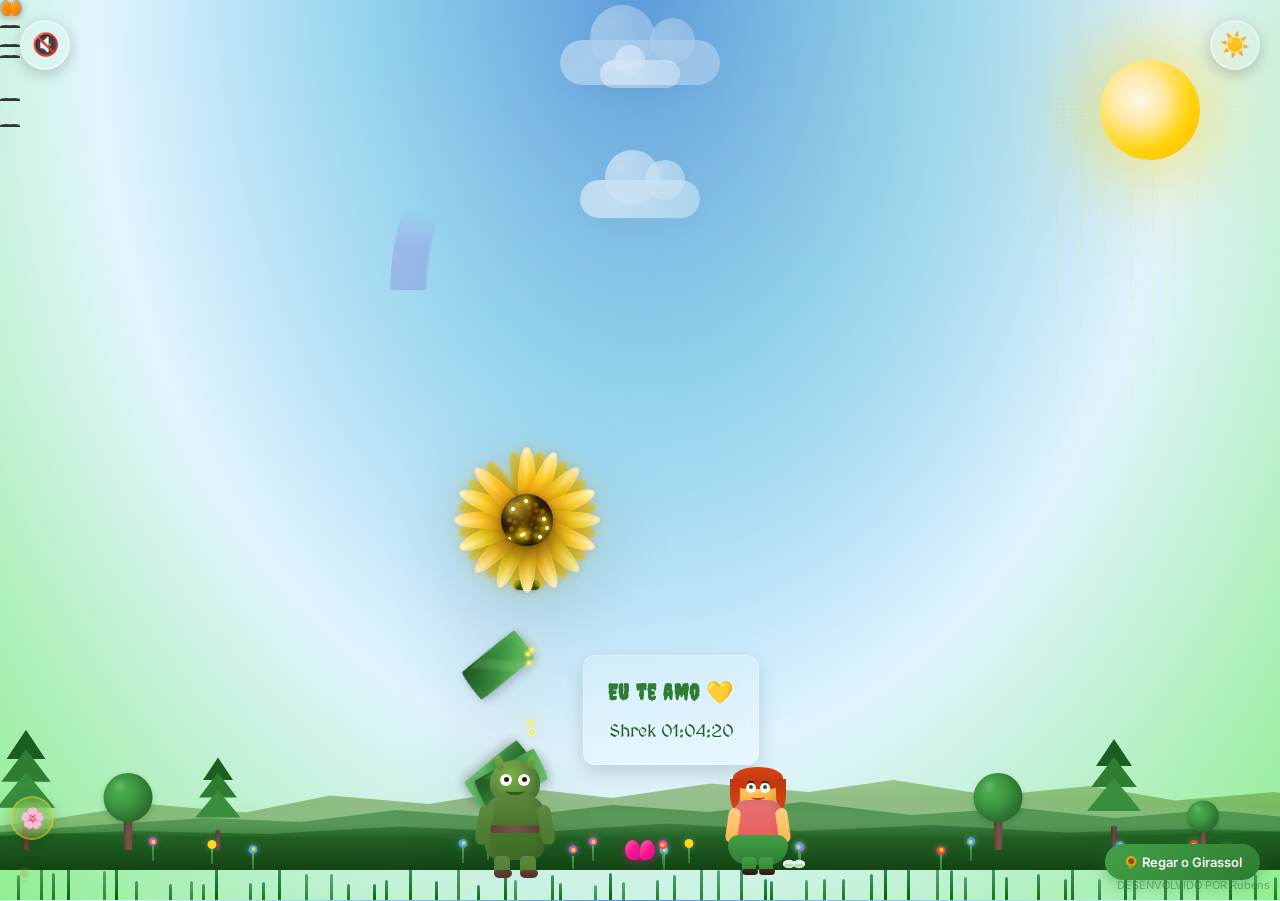
==== commit 8728f462: "Trocar overlay de Netflix por card flutuante sutil ❌ REMOVIDO: Overlay escuro que bloqueava toda a t" ====
--- a/index.html
+++ b/index.html
@@ -807,21 +807,114 @@
     80% { transform: scale(1); }
   }
 
-  /* Overlay cenario do Shrek */
-  .shrek-overlay {
-    display: none;
+  /* Card flutuante do Shrek (substitui overlay) */
+  .shrek-card {
     position: fixed;
-    inset: 0;
-    background: rgba(0, 0, 0, 0.9);
+    bottom: 80px;
+    right: 20px;
     z-index: 100;
-    justify-content: center;
+    width: 320px;
+    max-width: 85vw;
+    background: linear-gradient(135deg, #1a1a2e 0%, #16213e 100%);
+    border-radius: 16px;
+    padding: 20px;
+    box-shadow: 0 8px 32px rgba(0,0,0,0.6);
+    border: 1px solid rgba(76, 175, 80, 0.3);
+    transform: translateX(120%);
+    transition: transform 0.5s cubic-bezier(0.34, 1.56, 0.64, 1);
+    opacity: 0;
+    pointer-events: none;
+  }
+  .shrek-card.ativo {
+    transform: translateX(0);
+    opacity: 1;
+    pointer-events: all;
+  }
+  .shrek-card.fechar {
+    transform: translateX(120%);
+    opacity: 0;
+    pointer-events: none;
+  }
+
+  .shrek-card-titulo {
+    font-family: 'MedievalSharp', cursive;
+    font-size: 18px;
+    color: #81C784;
+    margin-bottom: 8px;
+    display: flex;
     align-items: center;
-    flex-direction: column;
-    backdrop-filter: blur(10px);
-    min-height: 300px;
-    transition: none;
-  }
-  .shrek-overlay.ativo { display: flex; }
+    gap: 8px;
+  }
+
+  .shrek-card-texto {
+    font-family: 'Inter', sans-serif;
+    font-size: 13px;
+    color: #B0BEC5;
+    line-height: 1.5;
+    margin-bottom: 12px;
+  }
+
+  .shrek-card-texto strong {
+    color: #FF8A80;
+  }
+
+  .shrek-card-botoes {
+    display: flex;
+    gap: 8px;
+    flex-wrap: wrap;
+  }
+
+  .shrek-card-btn {
+    flex: 1;
+    min-width: 100px;
+    padding: 10px 14px;
+    border: none;
+    border-radius: 10px;
+    font-family: 'Inter', sans-serif;
+    font-size: 12px;
+    font-weight: 600;
+    cursor: pointer;
+    transition: all 0.3s ease;
+  }
+
+  .shrek-card-btn.sim {
+    background: linear-gradient(135deg, #43A047, #2E7D32);
+    color: #fff;
+  }
+  .shrek-card-btn.sim:hover {
+    transform: translateY(-2px);
+    box-shadow: 0 4px 12px rgba(46, 125, 50, 0.4);
+  }
+
+  .shrek-card-btn.nao {
+    background: linear-gradient(135deg, #546E7A, #37474F);
+    color: #fff;
+  }
+  .shrek-card-btn.nao:hover {
+    transform: translateY(-2px);
+    box-shadow: 0 4px 12px rgba(55, 71, 79, 0.4);
+  }
+
+  .shrek-card-fechar {
+    position: absolute;
+    top: 8px;
+    right: 10px;
+    background: none;
+    border: none;
+    color: rgba(255,255,255,0.3);
+    font-size: 16px;
+    cursor: pointer;
+    transition: color 0.3s;
+  }
+  .shrek-card-fechar:hover {
+    color: rgba(255,255,255,0.8);
+  }
+
+  /* Card na noite */
+  body.noite .shrek-card {
+    background: linear-gradient(135deg, #0d1117 0%, #161b22 100%);
+    border-color: rgba(76, 175, 80, 0.2);
+  }
 
   /* Caixa de senha */
   .senha-box {
@@ -3304,62 +3397,51 @@
     DESENVOLVIDO POR Rubens
   </div>
 
-  <!-- Botão discreto para reabrir a cena do Shrek -->
+  <!-- Botão discreto para reabrir o card -->
     <button class="shrek-btn" onclick="abrirShrek()" aria-label="Abrir cena do Shrek" title="Abrir cena do Shrek" role="button">🌻</button>
 
-    <!-- Overlay cenario do Shrek -->
-    <div class="shrek-overlay" id="shrek-overlay">
-
-      <!-- Caixa de perguntas -->
-      <div class="perguntas-box" id="perguntas-box" style="display:none;" role="dialog" aria-labelledby="titulo-perguntas" aria-modal="true">
-        <h2 id="titulo-perguntas">🌻 Eu te amo</h2>
-        <p class="pergunta">Ei... você tem <strong>Netflix</strong> ou outro jeito de assistir <strong>Shrek</strong>?</p>
-        <button class="btn-resposta" onclick="respostaNetflix(true)" aria-pressed="false">Sim, tenho Netflix</button>
-        <button class="btn-resposta nao" onclick="respostaNetflix(false)" aria-pressed="false">Não tenho / não consigo assistir</button>
+    <!-- Card flutuante do Shrek (substitui overlay) -->
+    <div class="shrek-card" id="shrek-card">
+      <button class="shrek-card-fechar" onclick="fecharCardShrek()" aria-label="Fechar">✕</button>
+      
+      <!-- Pergunta inicial -->
+      <div id="card-pergunta">
+        <div class="shrek-card-titulo">🎬 Eu te amo 💛</div>
+        <div class="shrek-card-texto">
+          Ei... você tem <strong>Netflix</strong> ou outro jeito de assistir <strong>Shrek</strong>?
+        </div>
+        <div class="shrek-card-botoes">
+          <button class="shrek-card-btn sim" onclick="respostaNetflix(true)">📺 Sim, tenho</button>
+          <button class="shrek-card-btn nao" onclick="respostaNetflix(false)">🤔 Não tenho</button>
+        </div>
       </div>
 
-      <!-- Info de onde assistir (quando resposta = sim) -->
-      <div class="info-assistir" id="info-assistir" style="display:none;" role="region" aria-labelledby="titulo-info">
-        <h3 id="titulo-info">📺 Onde assistir — Eu te amo 💛</h3>
-        <p>A cena está no filme <span class="destaque">Shrek (2001)</span>.</p>
-        <p>Tempo exato: <span class="destaque">01:04:20</span></p>
-        <p>É a cena onde o Shrek tira a orelha do burro... um clássico! 💚 Eu te amo!</p>
-        <a class="link-netflix" href="https://www.netflix.com/title/60000733" target="_blank" rel="noopener noreferrer">▶ Abrir Shrek na Netflix</a>
+      <!-- Info Netflix (quando resposta = sim) -->
+      <div id="card-info-netflix" style="display:none;">
+        <div class="shrek-card-titulo">📺 Onde assistir</div>
+        <div class="shrek-card-texto">
+          A cena está no <strong>Shrek (2001)</strong>.<br>
+          Tempo exato: <strong style="color:#81C784;">01:04:20</strong><br>
+          <em style="color:#B0BEC5;">É a cena do Shrek com o burro! 💚</em>
+        </div>
+        <div class="shrek-card-botoes">
+          <a class="shrek-card-btn sim" href="https://www.netflix.com/title/60000733" target="_blank" rel="noopener noreferrer" style="text-decoration:none;text-align:center;">▶ Netflix</a>
+          <a class="shrek-card-btn nao" href="https://www.youtube.com/results?search_query=shrek+2001+ponto+1h04min20s" target="_blank" rel="noopener noreferrer" style="text-decoration:none;text-align:center;">🔍 YouTube</a>
+        </div>
       </div>
 
-      <!-- Caixa de senha + instrucoes -->
-      <div class="senha-box" id="senha-box" style="display:none;" role="dialog" aria-labelledby="titulo-senha" aria-modal="true">
-        <h2 id="titulo-senha">🌱 Eu te amo — 01:04:20</h2>
-        <p>Esta cena está no filme <strong>Shrek</strong> (2001).</p>
-        <p>Assista na <span class="netflix-tag">Netflix</span> no momento
-           <span class="tempo-tag">01:04:20</span>.</p>
-
-        <p style="color:#ff6b9d; font-weight:600; margin-top:10px; text-align:center;">Eu te amo 💛</p>
-
-        <div class="links-streaming">
-          <a class="link-netflix" href="https://www.netflix.com/title/60000733" target="_blank" rel="noopener noreferrer">▶ Abrir na Netflix</a>
-          <a class="link-youtube" href="https://www.youtube.com/results?search_query=shrek+2001+ponto+1h04min20s" target="_blank" rel="noopener noreferrer">🔍 Procurar no YouTube</a>
+      <!-- Senha (quando resposta = não) -->
+      <div id="card-senha" style="display:none;">
+        <div class="shrek-card-titulo">🔑 Desbloquear cena</div>
+        <div class="shrek-card-texto">
+          Senha do amor para ver a cena 👇<br>
+          <strong style="color:#FF8A80;">Eu te amo 💛</strong>
         </div>
-
-        <p class="nao-netflix">
-          Não conseguiu acessar a Netflix ou assistir por outros meios?<br>
-          Digite a senha abaixo e a cena aparece aqui para você 👇
-        </p>
-
-        <input type="password" class="senha-input" id="senha-input"
-               placeholder="SENHA" aria-label="Digite a senha para desbloquear" onkeypress="if(event.key==='Enter')verificarSenha()">
-        <button class="senha-btn" onclick="verificarSenha()" aria-describedby="senha-erro">Desbloquear cena</button>
-        <div class="senha-erro" id="senha-erro" role="alert" aria-live="polite"></div>
-      </div>
-
-      <!-- Player de video -->
-      <div class="shrek-player" id="shrek-player" role="region" aria-label="Player de vídeo">
-        <video controls autoplay id="shrek-player-video" preload="metadata">
-          <source src="shrek.mp4" type="video/mp4">
-          <track kind="captions" src="" srclang="pt" label="Português">
-          Seu navegador não suporta vídeo.
-        </video>
-        <button class="fechar-btn" onclick="fecharShrek()" aria-label="Fechar vídeo">✕ Fechar</button>
+        <input type="password" class="senha-input" id="senha-input-card"
+               placeholder="SENHA" style="margin-bottom:8px;"
+               onkeypress="if(event.key==='Enter')verificarSenhaCard()">
+        <button class="shrek-card-btn sim" style="width:100%;" onclick="verificarSenhaCard()">Desbloquear</button>
+        <div class="senha-erro" id="senha-erro-card" style="margin-top:6px;min-height:16px;font-size:12px;"></div>
       </div>
 
     </div>
@@ -4193,172 +4275,67 @@
       }
     });
 
-    // --- Sistema do Girassol Shrek ---
-    // Senha ofuscada (simbólica - real segurança requer backend)
+    // --- Sistema do Girassol Shrek (Card Flutuante) ---
     const _0x4f2a = ['TmVPUUVRVg=='];
     const _deco = (s) => atob(s);
     const SENHA_CORRETA = _deco(_0x4f2a[0]);
 
-    // Botão discreto para reabrir a cena clicando no canto inferior esquerdo
+    // Abrir card
     function abrirShrek() {
-      mostrarPerguntas();
-    }
-
-    // Mostrar perguntas automaticamente após 20 segundos
+      mostrarCardShrek();
+    }
+
+    // Mostrar card automaticamente após 10 segundos (mais rápido que antes)
     setTimeout(() => {
-      mostrarPerguntas();
-    }, 20 * 1000);
-
-    function mostrarPerguntas() {
-      const overlay = document.getElementById('shrek-overlay');
-      const perguntasBox = document.getElementById('perguntas-box');
-      const senhaBox = document.getElementById('senha-box');
-      const infoAssistir = document.getElementById('info-assistir');
-      const player = document.getElementById('shrek-player');
-      
-      overlay.classList.add('ativo');
-      perguntasBox.style.display = 'block';
-      senhaBox.style.display = 'none';
-      infoAssistir.style.display = 'none';
-      player.classList.remove('ativo');
+      mostrarCardShrek();
+    }, 10 * 1000);
+
+    function mostrarCardShrek() {
+      const card = document.getElementById('shrek-card');
+      card.classList.remove('fechar');
+      card.classList.add('ativo');
+      // Resetar para pergunta inicial
+      document.getElementById('card-pergunta').style.display = 'block';
+      document.getElementById('card-info-netflix').style.display = 'none';
+      document.getElementById('card-senha').style.display = 'none';
+    }
+
+    function fecharCardShrek() {
+      const card = document.getElementById('shrek-card');
+      card.classList.remove('ativo');
+      card.classList.add('fechar');
     }
 
     function respostaNetflix(temNetflix) {
-      const perguntasBox = document.getElementById('perguntas-box');
-      const infoAssistir = document.getElementById('info-assistir');
-      const senhaBox = document.getElementById('senha-box');
-      const player = document.getElementById('shrek-player');
-      const video = document.getElementById('shrek-player-video');
-      
-      perguntasBox.style.display = 'none';
-      
+      document.getElementById('card-pergunta').style.display = 'none';
       if (temNetflix) {
-        // Mostrar onde assistir
-        infoAssistir.style.display = 'block';
+        document.getElementById('card-info-netflix').style.display = 'block';
       } else {
-        // Mostrar caixa de senha para vídeo fallback
-        senhaBox.style.display = 'block';
-        document.getElementById('senha-input').focus();
+        document.getElementById('card-senha').style.display = 'block';
+        document.getElementById('senha-input-card').focus();
       }
     }
 
-    function verificarSenha() {
-      const input = document.getElementById('senha-input').value;
-      const erro = document.getElementById('senha-erro');
-      const senhaBox = document.getElementById('senha-box');
-      const player = document.getElementById('shrek-player');
-      const video = document.getElementById('shrek-player-video');
-
+    function verificarSenhaCard() {
+      const input = document.getElementById('senha-input-card').value;
+      const erro = document.getElementById('senha-erro-card');
       if (input.toUpperCase() === SENHA_CORRETA) {
         erro.textContent = '';
-        senhaBox.style.display = 'none';
-        player.classList.add('ativo');
-        video.play();
-        // Abrir em tela cheia (fullscreen API)
-        abrirTelaCheia(video);
+        fecharCardShrek();
+        // Abrir vídeo em nova aba
+        window.open('video.html', '_blank');
       } else {
-        erro.textContent = '❌ Senha incorreta! Tente novamente.';
-        document.getElementById('senha-input').value = '';
-        document.getElementById('senha-input').focus();
+        erro.textContent = '❌ Senha incorreta!';
+        document.getElementById('senha-input-card').value = '';
       }
     }
 
-    // Função para abrir o video em tela cheia (cross-browser)
-    function abrirTelaCheia(elemento) {
-      if (!elemento) return;
-      try {
-        if (elemento.requestFullscreen) {
-          elemento.requestFullscreen();
-        } else if (elemento.webkitRequestFullscreen) {
-          elemento.webkitRequestFullscreen();
-        } else if (elemento.webkitEnterFullscreen) {
-          elemento.webkitEnterFullscreen(); // iOS Safari
-        } else if (elemento.msRequestFullscreen) {
-          elemento.msRequestFullscreen(); // IE/Edge antigo
-        }
-      } catch (e) {
-        // Se fullscreen for bloqueado, continua normalmente
-      }
-    }
-
-    // Sair da tela cheia (cross-browser)
-    function sairTelaCheia() {
-      try {
-        if (document.fullscreenElement) {
-          if (document.exitFullscreen) document.exitFullscreen();
-          else if (document.webkitExitFullscreen) document.webkitExitFullscreen();
-          else if (document.msExitFullscreen) document.msExitFullscreen();
-        }
-      } catch (e) {}
-    }
-
-    function fecharShrek() {
-      const overlay = document.getElementById('shrek-overlay');
-      const player = document.getElementById('shrek-player');
-      const video = document.getElementById('shrek-player-video');
-      const mensagemFinal = document.getElementById('mensagem-final');
-      const senhaBox = document.getElementById('senha-box');
-      const perguntasBox = document.getElementById('perguntas-box');
-      const infoAssistir = document.getElementById('info-assistir');
-      const senhaInput = document.getElementById('senha-input');
-      const senhaErro = document.getElementById('senha-erro');
-
-      video.pause();
-      video.currentTime = 0;
-      sairTelaCheia();
-      overlay.classList.remove('ativo');
-      player.classList.remove('ativo');
-      mensagemFinal.classList.remove('visivel');
-      // Resetar para o estado inicial: tudo oculto.
-      // As perguntas reaparecem 20s após cada fechamento via setTimeout em fecharShrek().
-      senhaBox.style.display = 'none';
-      perguntasBox.style.display = 'none';
-      infoAssistir.style.display = 'none';
-      // Limpar campos de senha
-      if (senhaInput) senhaInput.value = '';
-      if (senhaErro) senhaErro.textContent = '';
-
-      // Reaparecer as perguntas 20s após fechar, igual à carga inicial
-      setTimeout(() => {
-        // Só reabre se o overlay não estiver ativo (evita reabrir algo que o usuário já abriu manualmente)
-        const overlayState = document.getElementById('shrek-overlay');
-        if (!overlayState.classList.contains('ativo')) {
-          mostrarPerguntas();
-        }
-      }, 20 * 1000);
-    }
-
-    // Detectar fim do vídeo para mostrar mensagem final
-    const videoPlayer = document.getElementById('shrek-player-video');
-    videoPlayer.addEventListener('ended', () => {
-      const mensagemFinal = document.getElementById('mensagem-final');
-      const player = document.getElementById('shrek-player');
-      sairTelaCheia();
-      player.classList.remove('ativo');
-      mensagemFinal.classList.add('visivel');
-      // Foco na mensagem final para acessibilidade
-      mensagemFinal.focus();
-    });
-
-    // Também permitir fechar mensagem final clicando nela
-    document.getElementById('mensagem-final').addEventListener('click', () => {
-      const mensagemFinal = document.getElementById('mensagem-final');
-      const overlay = document.getElementById('shrek-overlay');
-      mensagemFinal.classList.remove('visivel');
-      overlay.classList.remove('ativo');
-    });
-
-    // Permitir fechar com tecla ESC
+    // ESC fecha o card
     document.addEventListener('keydown', (e) => {
       if (e.key === 'Escape') {
-        const overlay = document.getElementById('shrek-overlay');
-        const mensagemFinal = document.getElementById('mensagem-final');
-        if (overlay.classList.contains('ativo')) {
-          fecharShrek();
-        }
-        if (mensagemFinal.classList.contains('visivel')) {
-          mensagemFinal.classList.remove('visivel');
-          overlay.classList.remove('ativo');
+        const card = document.getElementById('shrek-card');
+        if (card.classList.contains('ativo')) {
+          fecharCardShrek();
         }
       }
     });
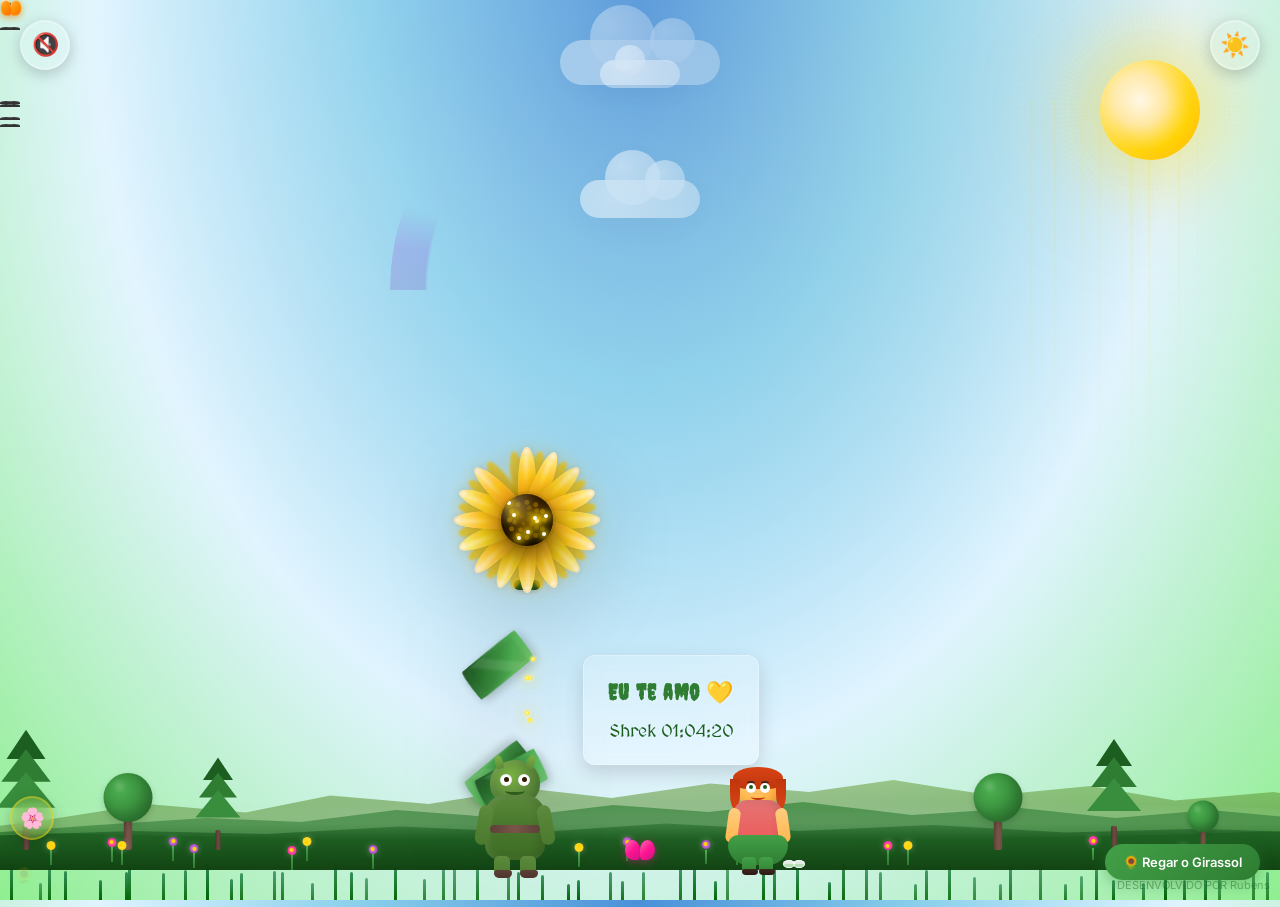
==== commit f9e25fd4: "Melhorias mobile, acessibilidade e performance - Media queries completas para tablet (768px), mobile" ====
--- a/index.html
+++ b/index.html
@@ -3137,47 +3137,175 @@
 /* Utility hidden class */
 .hidden { display: none !important; }
 
-/* Reduce motion: respeitar preferência do utilizador */
+/* ===== PERFORMANCE: GPU layers para animações pesadas ===== */
+.girassol, .sol, .nuvem, .passaro, .borboleta, .borboleta-extra,
+.vagalume, .libelula, .abelha, .petalas-caindo, .chuva-petala,
+.montanha-1, .montanha-2, .montanha-3, .shrek-char, .fiona-char,
+.shrek-card, .arco-iris, .raios-sol, .nuvem-chuva {
+  will-change: transform;
+}
+
+/* ===== REDUCE MOTION ===== */
 @media (prefers-reduced-motion: reduce) {
   *, *::before, *::after {
     animation-duration: 0.01ms !important;
     animation-iteration-count: 1 !important;
     transition-duration: 0.01ms !important;
-  }
-}
-
-/* Responsividade mobile */
+    animation-delay: 0ms !important;
+  }
+  .girassol { animation: none !important; transform: none !important; }
+  .sol { animation: none !important; }
+  .nuvem { animation: none !important; }
+  .caule { animation: none !important; transform: scaleY(1) !important; }
+  .cabeca { animation: none !important; transform: translateX(-50%) scale(1) !important; opacity: 1 !important; }
+}
+
+/* ===== TABLET (768px) ===== */
 @media (max-width: 768px) {
   .scene {
     flex-direction: column;
     gap: 24px;
     padding: 0 16px;
-    /* girassol + bilhete empilhados somam ~704px; ajusta denominador */
-    transform: scale(clamp(0.4, calc((100vh - 80px) / 704px), 1));
+    transform: scale(clamp(0.35, calc((100vh - 80px) / 704px), 1));
   }
   .bilhete { max-width: 80vw; font-size: 16px; padding: 16px 20px; }
-}
-
+
+  /* Sol menor */
+  .sol { width: 70px; height: 70px; top: 30px; right: 30px; }
+  .sol::before { width: 140px; height: 140px; margin: -70px 0 0 -70px; }
+  .sol::after { width: 200px; height: 200px; margin: -100px 0 0 -100px; }
+
+  /* Shrek e Fiona menores */
+  .shrek-char { transform: scale(0.7); left: 10px; bottom: 50px; }
+  .fiona-char { transform: scale(0.7); right: 10px; bottom: 50px; }
+
+  /* Montanhas menores */
+  .montanhas { height: 140px; bottom: 20px; }
+  .montanha-3 { height: 85px; }
+  .montanha-2 { height: 70px; }
+  .montanha-1 { height: 55px; }
+
+  /* Árvores menores */
+  .arvore-pinheiro, .arvore-redonda { transform: scale(0.6); }
+
+  /* Nuvem de chuva */
+  .nuvem-chuva { top: 60px; }
+
+  /* Card flutuante menor */
+  .shrek-card { width: 280px; padding: 16px; bottom: 60px; right: 10px; }
+  .shrek-card-titulo { font-size: 15px; }
+  .shrek-card-texto { font-size: 12px; }
+  .shrek-card-btn { font-size: 11px; padding: 8px 10px; min-width: 80px; }
+
+  /* Botões de ação */
+  .toggle-dia-noite { bottom: 50px; right: 15px; width: 36px; height: 36px; font-size: 16px; }
+  .btn-chuva { bottom: 50px; right: 55px; width: 36px; height: 36px; font-size: 16px; }
+  .btn-som { bottom: 50px; right: 95px; width: 36px; height: 36px; font-size: 16px; }
+
+  /* Jogo overlay */
+  .jogo-box { width: 95vw; padding: 20px; }
+  .btn-iniciar-jogo { font-size: 14px; padding: 10px 20px; bottom: 90px; }
+  .mini-girassol { transform: scale(0.8); }
+
+  /* Botão Shrek */
+  .shrek-btn { bottom: 8px; left: 8px; width: 24px; height: 24px; font-size: 14px; }
+
+  /* Arco-íris menor */
+  .arco-iris { width: 200px; height: 100px; }
+}
+
+/* ===== MOBILE (480px) ===== */
 @media (max-width: 480px) {
-  .bilhete strong { font-size: 18px; }
-  .bilhete { font-size: 14px; }
+  .scene {
+    transform: scale(clamp(0.3, calc((100vh - 60px) / 704px), 0.85));
+  }
+  .bilhete strong { font-size: 16px; }
+  .bilhete { font-size: 13px; padding: 12px 16px; max-width: 90vw; }
+
+  /* Sol ainda menor */
+  .sol { width: 50px; height: 50px; top: 20px; right: 15px; }
+  .sol::before { width: 100px; height: 100px; margin: -50px 0 0 -50px; }
+  .sol::after { width: 140px; height: 140px; margin: -70px 0 0 -70px; }
+
+  /* Personagens ainda menores */
+  .shrek-char { transform: scale(0.55); left: 5px; bottom: 40px; }
+  .fiona-char { transform: scale(0.55); right: 5px; bottom: 40px; }
+
+  /* Montanhas compactas */
+  .montanhas { height: 100px; bottom: 15px; }
+  .montanha-3 { height: 60px; }
+  .montanha-2 { height: 50px; }
+  .montanha-1 { height: 40px; }
+
+  /* Árvores ainda menores */
+  .arvore-pinheiro, .arvore-redonda { transform: scale(0.45); }
+
+  /* Card flutuante compacto */
+  .shrek-card { width: 250px; padding: 14px; bottom: 50px; right: 8px; font-size: 11px; }
+  .shrek-card-titulo { font-size: 14px; }
+  .shrek-card-texto { font-size: 11px; }
+  .shrek-card-btn { font-size: 10px; padding: 7px 8px; min-width: 70px; }
+
+  /* Botões de ação menores */
+  .toggle-dia-noite { bottom: 45px; right: 10px; width: 32px; height: 32px; font-size: 14px; }
+  .btn-chuva { bottom: 45px; right: 48px; width: 32px; height: 32px; font-size: 14px; }
+  .btn-som { bottom: 45px; right: 86px; width: 32px; height: 32px; font-size: 14px; }
+
+  /* Jogo compacto */
+  .jogo-box { width: 98vw; padding: 16px; border-radius: 12px; }
+  .jogo-titulo { font-size: 16px; }
+  .jogo-subtitulo { font-size: 11px; }
+  .btn-iniciar-jogo { font-size: 12px; padding: 8px 16px; bottom: 80px; }
+  .mini-girassol { transform: scale(0.65); }
+  .btn-regar { padding: 10px 24px; font-size: 14px; }
+
+  /* Botão shrek */
+  .shrek-btn { width: 22px; height: 22px; font-size: 12px; bottom: 6px; left: 6px; }
+
+  /* Arco-íris pequeno */
+  .arco-iris { width: 140px; height: 70px; opacity: 0.5; }
+
+  /* Flores menores */
+  .flor .coroa { width: 7px; height: 7px; }
+  .flor .haste { height: 10px !important; }
+
+  /* Libélulas e abelhas */
+  .libelula, .abelha { transform: scale(0.7); }
+
+  /* Mensagem final */
+  .mensagem-final .neoqeav { font-size: 20px; letter-spacing: 2px; }
+  .mensagem-final .amor { font-size: 16px; }
+}
+
+/* ===== LANDSCAPE MOBILE ===== */
+@media (max-height: 500px) and (orientation: landscape) {
+  .scene {
+    transform: scale(0.35);
+    transform-origin: bottom center;
+  }
+  .shrek-char { transform: scale(0.5); bottom: 30px; }
+  .fiona-char { transform: scale(0.5); bottom: 30px; }
+  .sol { width: 50px; height: 50px; top: 10px; right: 10px; }
+  .montanhas { height: 80px; bottom: 10px; }
+  .btn-iniciar-jogo { bottom: 50px; }
+  .toggle-dia-noite, .btn-chuva, .btn-som { bottom: 30px; }
 }
 </style>
 </head>
 <body>
   <!-- Sky atmosphere -->
-  <div class="sky-atmosphere"></div>
+  <div class="sky-atmosphere" role="presentation" aria-hidden="true"></div>
 
   <!-- Floating pollen/dust particles -->
-  <div class="particulas" id="particulas"></div>
+  <div class="particulas" id="particulas" role="presentation" aria-hidden="true"></div>
 
   <!-- Sol -->
-  <div class="sol"></div>
+  <div class="sol" role="img" aria-label="Sol brilhante com raios dourados"></div>
 
   <!-- Nuvens -->
-  <div class="nuvem nuvem1"></div>
-  <div class="nuvem nuvem2"></div>
-  <div class="nuvem nuvem3"></div>
+  <div class="nuvem nuvem1" role="presentation" aria-hidden="true"></div>
+  <div class="nuvem nuvem2" role="presentation" aria-hidden="true"></div>
+  <div class="nuvem nuvem3" role="presentation" aria-hidden="true"></div>
 
   <!-- Scene wrapper (girassol + card) -->
   <div class="scene">
@@ -3246,7 +3374,7 @@
   </div>
 
   <!-- Montanhas/Serras ao fundo -->
-  <div class="montanhas">
+  <div class="montanhas" role="presentation" aria-hidden="true">
     <div class="montanha-3"></div>
     <div class="montanha-2"></div>
     <div class="montanha-1"></div>
@@ -3294,7 +3422,7 @@
   </div>
 
   <!-- Pássaros voando -->
-  <div class="passaros" id="passaros"></div>
+  <div class="passaros" id="passaros" role="presentation" aria-hidden="true"></div>
 
   <!-- Nuvens extras -->
   <div class="nuvem-extra ne1" style="animation-delay: -8s;"></div>
@@ -3302,30 +3430,30 @@
   <div class="nuvem-extra ne3"></div>
 
   <!-- Arco-íris -->
-  <div class="arco-iris"></div>
+  <div class="arco-iris" role="img" aria-label="Arco-íris colorido no céu"></div>
 
   <!-- Raios de sol verticais -->
-  <div class="raios-sol" id="raiosSol"></div>
+  <div class="raios-sol" id="raiosSol" role="presentation" aria-hidden="true"></div>
 
   <!-- Borboletas extras -->
-  <div class="borboletas-extra" id="borboletasExtra"></div>
+  <div class="borboletas-extra" id="borboletasExtra" role="presentation" aria-hidden="true"></div>
 
   <!-- Libélulas -->
-  <div id="libelulas"></div>
+  <div id="libelulas" role="presentation" aria-hidden="true"></div>
 
   <!-- Abelhas zumbindo -->
-  <div class="abelhas" id="abelhas"></div>
+  <div class="abelhas" id="abelhas" role="presentation" aria-hidden="true"></div>
 
   <!-- Nuvem de chuva -->
-  <div class="nuvem-chuva" id="nuvemChuva"></div>
+  <div class="nuvem-chuva" id="nuvemChuva" role="img" aria-label="Nuvem de chuva com gotas caindo"></div>
 
   <!-- Cigarras / bichos noturnos -->
-  <div class="cigarras" id="cigarras"></div>
+  <div class="cigarras" id="cigarras" role="presentation" aria-hidden="true"></div>
 
   <!-- Flores no chão -->
-  <div class="flores-chao" id="floresChao"></div>
-
-  <div class="grama"></div>
+  <div class="flores-chao" id="floresChao" role="presentation" aria-hidden="true"></div>
+
+  <div class="grama" role="presentation" aria-hidden="true"></div>
 
   <!-- Shrek -->
   <div class="shrek-char" id="shrekChar">
@@ -3365,16 +3493,16 @@
   </div>
 
   <!-- Borboleta -->
-  <div class="borboleta" id="borboleta">
+  <div class="borboleta" id="borboleta" role="img" aria-label="Borboleta colorida voando">
     <div class="borboleta-asa-esq"></div>
     <div class="borboleta-asa-dir"></div>
   </div>
 
   <!-- Lua (aparece à noite) -->
-  <div class="lua"></div>
+  <div class="lua" role="img" aria-label="Lua do céu noturno"></div>
 
   <!-- Estrelas do céu noturno -->
-  <div class="estrelas-céu" id="estrelasceu"></div>
+  <div class="estrelas-céu" id="estrelasceu" role="presentation" aria-hidden="true"></div>
 
   <!-- Botão toggle dia/noite -->
   <button class="toggle-dia-noite" id="toggleDiaNoite" onclick="toggleDiaNoite()" aria-label="Alternar dia e noite" title="Alternar dia e noite">☀️</button>
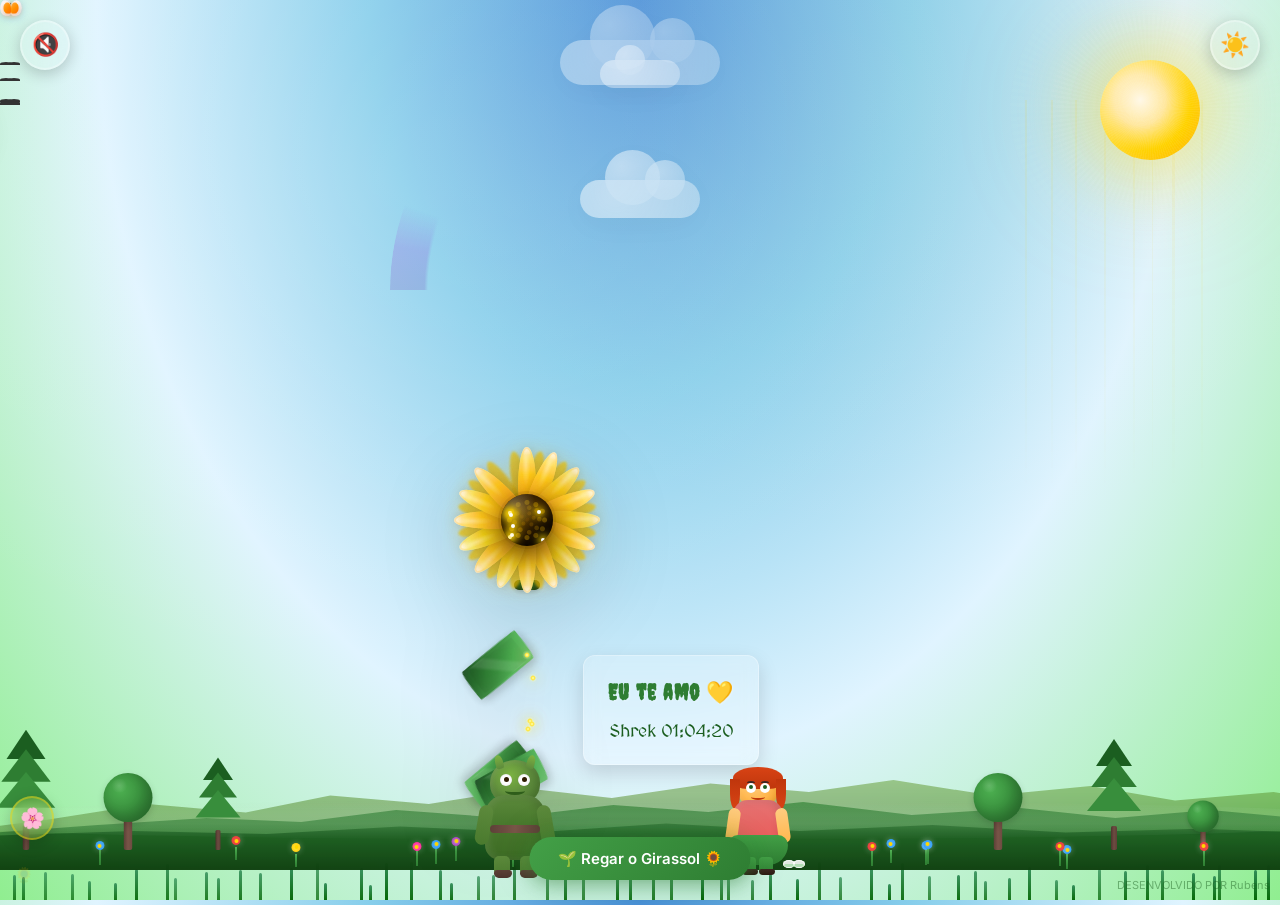
==== commit bd2c6455: "Melhorar botão do jogo: centralizado, maior e mais visível - Botão movido para o centro inferior (nã" ====
--- a/index.html
+++ b/index.html
@@ -3109,29 +3109,36 @@
 .btn-iniciar-jogo {
   position: fixed;
   bottom: 20px;
-  right: 20px;
+  left: 50%;
+  transform: translateX(-50%);
   z-index: 25;
-  padding: 10px 18px;
+  padding: 12px 28px;
   background: linear-gradient(135deg, #43A047, #2E7D32);
   color: #fff;
   border: none;
-  border-radius: 25px;
+  border-radius: 30px;
   font-family: 'Inter', sans-serif;
-  font-size: 13px;
+  font-size: 15px;
   font-weight: 600;
   cursor: pointer;
-  box-shadow: 0 4px 15px rgba(46, 125, 50, 0.4);
+  box-shadow: 0 4px 20px rgba(46, 125, 50, 0.5), 0 0 40px rgba(46, 125, 50, 0.2);
   transition: all 0.3s ease;
   animation: pulse-btn 2s ease-in-out infinite;
+  white-space: nowrap;
 }
 
 .btn-iniciar-jogo:hover {
-  transform: translateY(-2px) scale(1.05);
+  transform: translateX(-50%) translateY(-3px) scale(1.05);
+  box-shadow: 0 6px 30px rgba(46, 125, 50, 0.6), 0 0 50px rgba(46, 125, 50, 0.3);
+}
+
+.btn-iniciar-jogo:active {
+  transform: translateX(-50%) translateY(-1px) scale(0.98);
 }
 
 @keyframes pulse-btn {
-  0%, 100% { box-shadow: 0 4px 15px rgba(46, 125, 50, 0.4); }
-  50% { box-shadow: 0 4px 25px rgba(46, 125, 50, 0.6); }
+  0%, 100% { box-shadow: 0 4px 20px rgba(46, 125, 50, 0.5), 0 0 40px rgba(46, 125, 50, 0.2); }
+  50% { box-shadow: 0 4px 30px rgba(46, 125, 50, 0.7), 0 0 60px rgba(46, 125, 50, 0.3); }
 }
 
 /* Utility hidden class */
@@ -3204,7 +3211,7 @@
 
   /* Jogo overlay */
   .jogo-box { width: 95vw; padding: 20px; }
-  .btn-iniciar-jogo { font-size: 14px; padding: 10px 20px; bottom: 90px; }
+  .btn-iniciar-jogo { font-size: 14px; padding: 10px 22px; bottom: 15px; }
   .mini-girassol { transform: scale(0.8); }
 
   /* Botão Shrek */
@@ -3255,7 +3262,7 @@
   .jogo-box { width: 98vw; padding: 16px; border-radius: 12px; }
   .jogo-titulo { font-size: 16px; }
   .jogo-subtitulo { font-size: 11px; }
-  .btn-iniciar-jogo { font-size: 12px; padding: 8px 16px; bottom: 80px; }
+  .btn-iniciar-jogo { font-size: 13px; padding: 10px 20px; bottom: 12px; }
   .mini-girassol { transform: scale(0.65); }
   .btn-regar { padding: 10px 24px; font-size: 14px; }
 
@@ -3287,7 +3294,7 @@
   .fiona-char { transform: scale(0.5); bottom: 30px; }
   .sol { width: 50px; height: 50px; top: 10px; right: 10px; }
   .montanhas { height: 80px; bottom: 10px; }
-  .btn-iniciar-jogo { bottom: 50px; }
+  .btn-iniciar-jogo { bottom: 10px; font-size: 12px; padding: 8px 16px; }
   .toggle-dia-noite, .btn-chuva, .btn-som { bottom: 30px; }
 }
 </style>
@@ -3582,8 +3589,8 @@
     </div>
 
   <!-- Botão iniciar jogo -->
-  <button class="btn-iniciar-jogo" id="btnIniciarJogo" onclick="iniciarJogo()">
-    🌻 Regar o Girassol
+  <button class="btn-iniciar-jogo" id="btnIniciarJogo" onclick="iniciarJogo()" aria-label="Iniciar jogo Regar o Girassol" title="Iniciar jogo: regue o girassol para ele crescer!">
+    🌱 Regar o Girassol 🌻
   </button>
 
   <!-- Jogo: Regar o Girassol -->
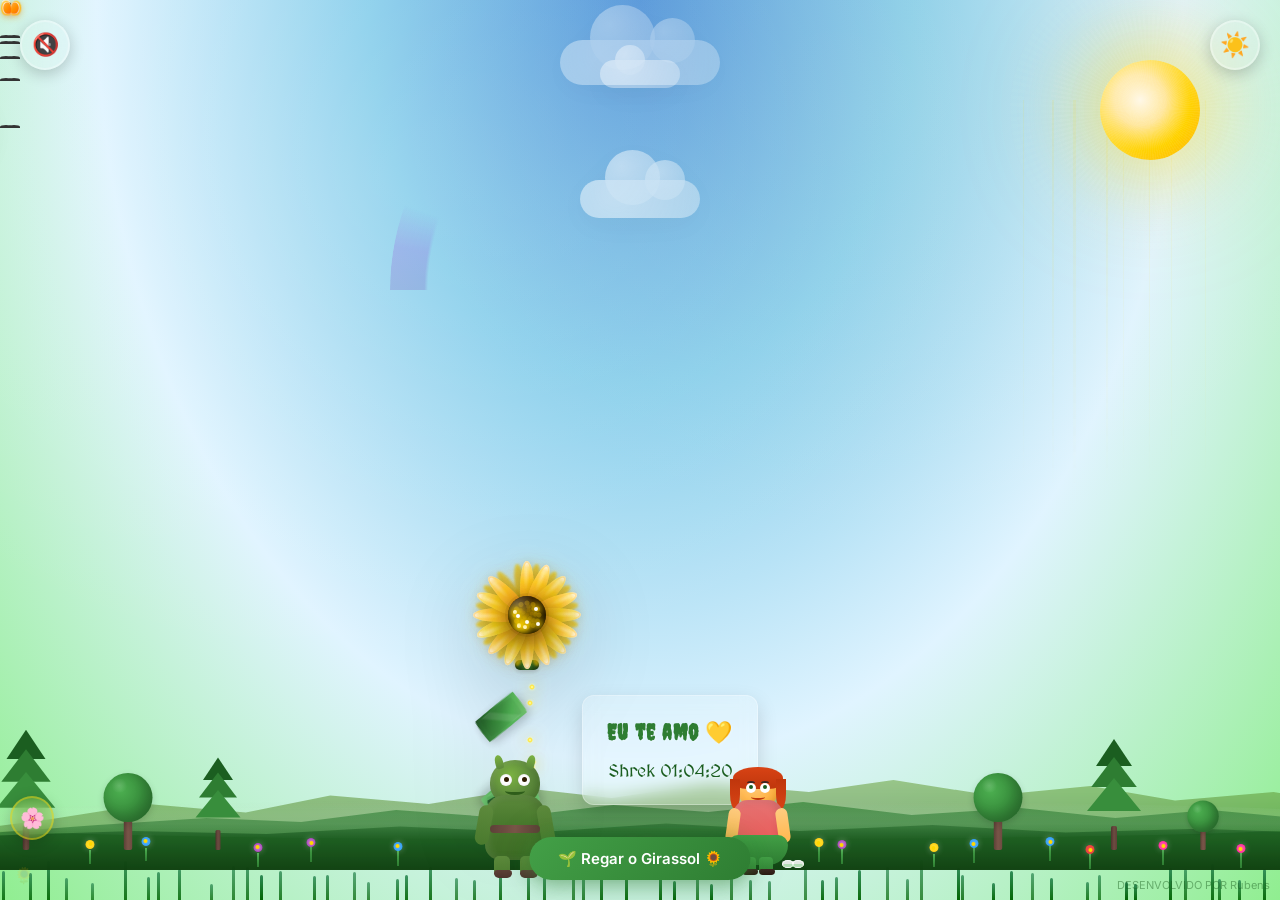
==== commit 89de112c: "Diminuir girassol em ~30% para ficar mais proporcional - Caule: 260px → 180px - Cabeça: 140px → 100p" ====
--- a/index.html
+++ b/index.html
@@ -255,8 +255,8 @@
 
     /* Caule - crescimento animado */
     .caule {
-      width: 12px;
-      height: 260px;
+      width: 10px;
+      height: 180px;
       transform-origin: bottom center;
       animation: caule-crecer 2s cubic-bezier(0.34, 1.56, 0.64, 1) forwards;
     }
@@ -322,8 +322,8 @@
     /* Folhas do caule - realistic */
     .folha {
       position: absolute;
-      width: 70px;
-      height: 35px;
+      width: 50px;
+      height: 26px;
       background: 
         linear-gradient(135deg, 
           #14421C 0%,
@@ -363,9 +363,9 @@
       border-radius: inherit;
       pointer-events: none;
     }
-.folha1 { top: 90px; left: -50px; transform: rotate(-40deg); animation: folha-balancar 4s ease-in-out infinite alternate; }
-.folha2 { top: 155px; left: 6px; transform: rotate(140deg); animation: folha-balancar 4.5s ease-in-out infinite alternate-reverse; }
-.folha3 { top: 200px; left: -40px; transform: rotate(-30deg); animation: folha-balancar 3.8s ease-in-out infinite alternate; }
+.folha1 { top: 60px; left: -40px; transform: rotate(-40deg); animation: folha-balancar 4s ease-in-out infinite alternate; }
+.folha2 { top: 105px; left: 4px; transform: rotate(140deg); animation: folha-balancar 4.5s ease-in-out infinite alternate-reverse; }
+.folha3 { top: 140px; left: -30px; transform: rotate(-30deg); animation: folha-balancar 3.8s ease-in-out infinite alternate; }
 
     @keyframes folha-balancar {
       0% { transform: rotate(-40deg) translateY(0) scale(1); }
@@ -376,11 +376,11 @@
     /* Cabeça do girassol - aparece depois do caule */
     .cabeca {
       position: absolute;
-      top: -130px;
+      top: -95px;
       left: 50%;
       transform: translateX(-50%) scale(0);
-      width: 140px;
-      height: 140px;
+      width: 100px;
+      height: 100px;
       animation: cabeca-florcer 1.5s cubic-bezier(0.34, 1.56, 0.64, 1) 1.8s forwards;
     }
 
@@ -411,8 +411,8 @@
     .petala {
       position: absolute;
       top: 50%; left: 50%;
-      width: 18px;
-      height: 65px;
+      width: 14px;
+      height: 48px;
       background: 
         linear-gradient(180deg, 
           #FFFDE7 0%,
@@ -428,8 +428,8 @@
           #E65100 100%
         );
       border-radius: 48% 52% 45% 55% / 65% 60% 35% 40%;
-      transform-origin: center 73px;
-      margin: -73px 0 0 -9px;
+      transform-origin: center 54px;
+      margin: -54px 0 0 -7px;
       box-shadow: 
         0 2px 8px rgba(0,0,0,0.15),
         0 5px 20px rgba(255,193,7,0.2),
@@ -489,8 +489,8 @@
     .petala-bg {
       position: absolute;
       top: 50%; left: 50%;
-      width: 16px;
-      height: 60px;
+      width: 12px;
+      height: 44px;
       background: 
         linear-gradient(180deg, 
           #E6C000 0%, 
@@ -499,8 +499,8 @@
           #907800 100%
         );
       border-radius: 50% 50% 50% 50% / 60% 60% 40% 40%;
-      transform-origin: center 70px;
-      margin: -70px 0 0 -8px;
+      transform-origin: center 52px;
+      margin: -52px 0 0 -6px;
       opacity: 0.7;
       filter: blur(1px);
       z-index: -1;
@@ -526,8 +526,8 @@
     .nucleo {
       position: absolute;
       top: 50%; left: 50%;
-      width: 52px; height: 52px;
-      margin: -26px 0 0 -26px;
+      width: 38px; height: 38px;
+      margin: -19px 0 0 -19px;
       background: 
         radial-gradient(ellipse at 35% 30%, #6B4500 0%, #5A3800 10%, #4A2D00 22%, #3A2000 38%, #2A1500 55%, #1A0D00 72%, #0D0700 100%);
       border-radius: 50%;
@@ -1421,11 +1421,11 @@
 /* Efeito de brilho ao redor do girassol (aura dourada) */
 .aura-girassol {
   position: absolute;
-  top: -20px;
+  top: -15px;
   left: 50%;
   transform: translateX(-50%);
-  width: 180px;
-  height: 180px;
+  width: 130px;
+  height: 130px;
   background: 
     radial-gradient(circle, rgba(255, 215, 0, 0.2) 0%, rgba(255, 193, 7, 0.1) 25%, rgba(255, 160, 0, 0.05) 45%, transparent 65%);
   border-radius: 50%;
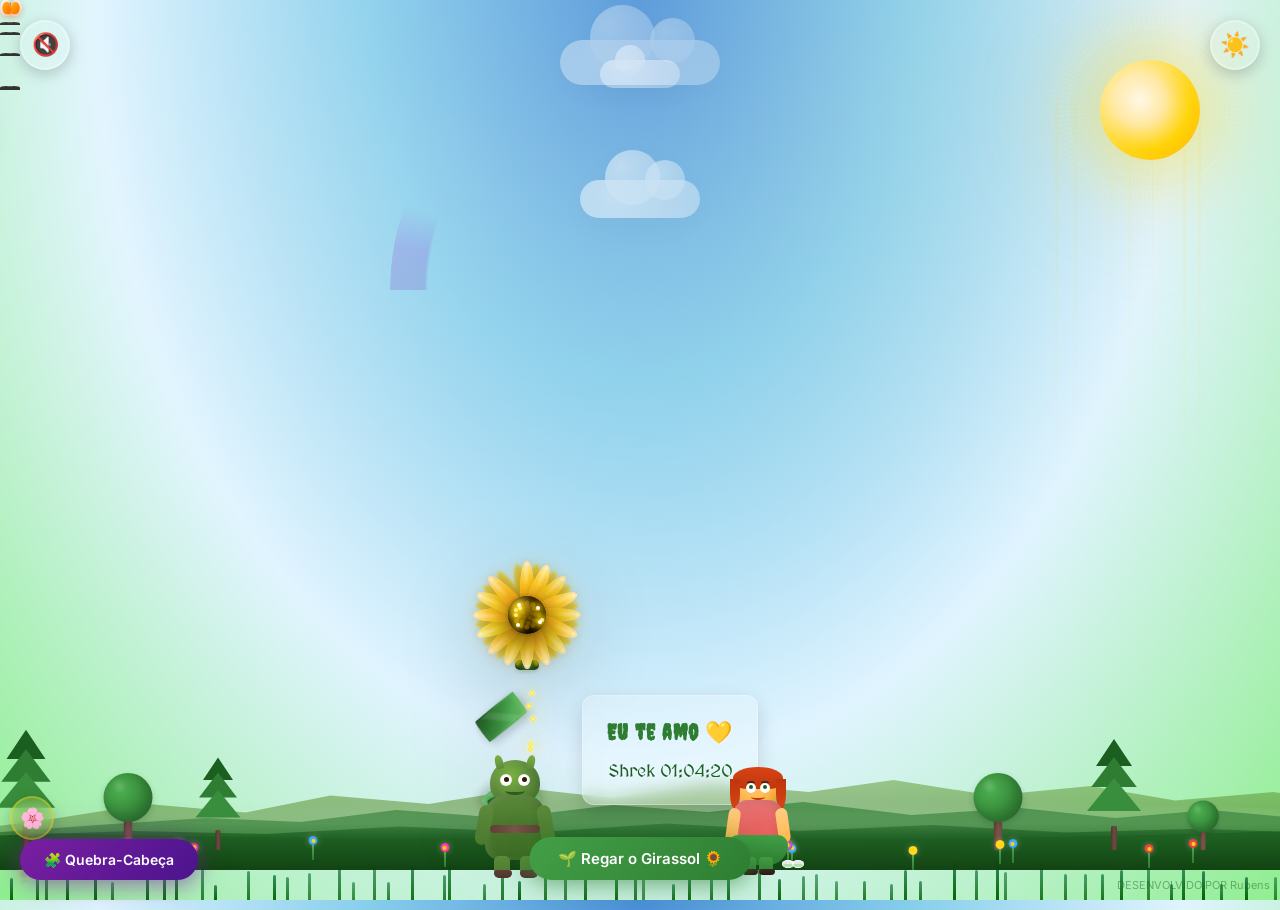
==== commit d6fe9636: "Adicionar jogo de quebra-cabeça do girassol - Puzzle interativo com imagem do girassol desenhada em " ====
--- a/index.html
+++ b/index.html
@@ -3296,6 +3296,293 @@
   .montanhas { height: 80px; bottom: 10px; }
   .btn-iniciar-jogo { bottom: 10px; font-size: 12px; padding: 8px 16px; }
   .toggle-dia-noite, .btn-chuva, .btn-som { bottom: 30px; }
+}
+
+/* ===== JOGO DE QUEBRA-CABEÇA ===== */
+.btn-puzzle {
+  position: fixed;
+  bottom: 20px;
+  left: 20px;
+  z-index: 25;
+  padding: 12px 24px;
+  background: linear-gradient(135deg, #7B1FA2, #4A148C);
+  color: #fff;
+  border: none;
+  border-radius: 30px;
+  font-family: 'Inter', sans-serif;
+  font-size: 14px;
+  font-weight: 600;
+  cursor: pointer;
+  box-shadow: 0 4px 20px rgba(123, 31, 162, 0.5), 0 0 40px rgba(123, 31, 162, 0.2);
+  transition: all 0.3s ease;
+  animation: pulse-puzzle 2s ease-in-out infinite;
+  white-space: nowrap;
+}
+.btn-puzzle:hover {
+  transform: translateY(-3px) scale(1.05);
+  box-shadow: 0 6px 30px rgba(123, 31, 162, 0.6), 0 0 50px rgba(123, 31, 162, 0.3);
+}
+.btn-puzzle:active { transform: translateY(-1px) scale(0.98); }
+@keyframes pulse-puzzle {
+  0%, 100% { box-shadow: 0 4px 20px rgba(123, 31, 162, 0.5), 0 0 40px rgba(123, 31, 162, 0.2); }
+  50% { box-shadow: 0 4px 30px rgba(123, 31, 162, 0.7), 0 0 60px rgba(123, 31, 162, 0.3); }
+}
+
+.puzzle-overlay {
+  position: fixed;
+  inset: 0;
+  background: rgba(0,0,0,0.85);
+  z-index: 200;
+  display: none;
+  justify-content: center;
+  align-items: center;
+  flex-direction: column;
+  padding: 20px;
+  backdrop-filter: blur(8px);
+}
+.puzzle-overlay.ativo { display: flex; }
+
+.puzzle-box {
+  background: linear-gradient(135deg, #1a1a2e 0%, #16213e 50%, #0f3460 100%);
+  border-radius: 20px;
+  padding: 30px;
+  max-width: 500px;
+  width: 95vw;
+  text-align: center;
+  box-shadow: 0 20px 60px rgba(0,0,0,0.5), 0 0 80px rgba(123, 31, 162, 0.2);
+  border: 1px solid rgba(123, 31, 162, 0.3);
+  position: relative;
+}
+
+.puzzle-titulo {
+  font-family: 'MedievalSharp', cursive;
+  font-size: 24px;
+  color: #CE93D8;
+  margin-bottom: 6px;
+}
+.puzzle-subtitulo {
+  font-size: 13px;
+  color: #90A4AE;
+  margin-bottom: 16px;
+}
+
+.puzzle-stats {
+  display: flex;
+  justify-content: center;
+  gap: 20px;
+  margin-bottom: 16px;
+}
+.puzzle-stat {
+  background: rgba(255,255,255,0.06);
+  border-radius: 10px;
+  padding: 8px 16px;
+  font-size: 13px;
+  color: #B0BEC5;
+}
+.puzzle-stat strong {
+  color: #FFD54F;
+  font-size: 18px;
+  display: block;
+}
+
+.puzzle-dificuldade {
+  display: flex;
+  gap: 8px;
+  justify-content: center;
+  margin-bottom: 16px;
+}
+.puzzle-diff-btn {
+  padding: 8px 16px;
+  border: 2px solid rgba(255,255,255,0.15);
+  background: rgba(255,255,255,0.05);
+  color: #B0BEC5;
+  border-radius: 10px;
+  font-size: 12px;
+  font-weight: 600;
+  cursor: pointer;
+  transition: all 0.3s;
+  font-family: 'Inter', sans-serif;
+}
+.puzzle-diff-btn:hover { border-color: #CE93D8; color: #CE93D8; }
+.puzzle-diff-btn.ativo {
+  background: linear-gradient(135deg, #7B1FA2, #4A148C);
+  border-color: #7B1FA2;
+  color: #fff;
+}
+
+.puzzle-grid-container {
+  display: flex;
+  gap: 16px;
+  justify-content: center;
+  align-items: flex-start;
+  margin-bottom: 16px;
+}
+
+.puzzle-grid {
+  display: grid;
+  gap: 3px;
+  background: rgba(255,255,255,0.08);
+  border-radius: 12px;
+  padding: 4px;
+  box-shadow: inset 0 2px 10px rgba(0,0,0,0.3);
+}
+
+.puzzle-piece {
+  border-radius: 8px;
+  cursor: pointer;
+  display: flex;
+  align-items: center;
+  justify-content: center;
+  font-size: 20px;
+  font-weight: 700;
+  color: rgba(255,255,255,0.9);
+  text-shadow: 0 1px 4px rgba(0,0,0,0.5);
+  transition: transform 0.2s ease, box-shadow 0.2s ease;
+  position: relative;
+  overflow: hidden;
+  user-select: none;
+}
+.puzzle-piece:hover {
+  transform: scale(1.05);
+  box-shadow: 0 4px 15px rgba(123, 31, 162, 0.5);
+  z-index: 2;
+}
+.puzzle-piece.selecionada {
+  transform: scale(1.1);
+  box-shadow: 0 0 20px rgba(255, 213, 79, 0.8), 0 4px 20px rgba(123, 31, 162, 0.6);
+  z-index: 3;
+}
+.puzzle-piece.correta {
+  box-shadow: 0 0 12px rgba(76, 175, 80, 0.6);
+}
+.puzzle-piece.vazia {
+  background: rgba(255,255,255,0.03) !important;
+  cursor: default;
+  box-shadow: none;
+}
+.puzzle-piece.vazia:hover {
+  transform: none;
+  box-shadow: none;
+}
+
+/* Preview da imagem */
+.puzzle-preview {
+  border-radius: 10px;
+  overflow: hidden;
+  border: 2px solid rgba(123, 31, 162, 0.4);
+  box-shadow: 0 4px 15px rgba(0,0,0,0.3);
+  position: relative;
+}
+.puzzle-preview-titulo {
+  font-size: 11px;
+  color: #78909C;
+  margin-bottom: 6px;
+  text-transform: uppercase;
+  letter-spacing: 1px;
+}
+
+.puzzle-botoes {
+  display: flex;
+  gap: 10px;
+  justify-content: center;
+  flex-wrap: wrap;
+}
+.puzzle-btn {
+  padding: 10px 22px;
+  border: none;
+  border-radius: 10px;
+  font-family: 'Inter', sans-serif;
+  font-size: 13px;
+  font-weight: 600;
+  cursor: pointer;
+  transition: all 0.3s;
+}
+.puzzle-btn-misturar {
+  background: linear-gradient(135deg, #FF8F00, #F57C00);
+  color: #fff;
+}
+.puzzle-btn-misturar:hover { transform: translateY(-2px); box-shadow: 0 4px 15px rgba(255, 143, 0, 0.4); }
+.puzzle-btn-dica {
+  background: linear-gradient(135deg, #00897B, #00695C);
+  color: #fff;
+}
+.puzzle-btn-dica:hover { transform: translateY(-2px); box-shadow: 0 4px 15px rgba(0, 137, 123, 0.4); }
+.puzzle-btn-fechar {
+  background: rgba(255,255,255,0.1);
+  color: #B0BEC5;
+  border: 1px solid rgba(255,255,255,0.15);
+}
+.puzzle-btn-fechar:hover { background: rgba(255,60,60,0.2); color: #FF8A80; border-color: rgba(255,60,60,0.3); }
+
+.puzzle-fechar-x {
+  position: absolute;
+  top: 12px;
+  right: 14px;
+  background: none;
+  border: none;
+  color: rgba(255,255,255,0.3);
+  font-size: 20px;
+  cursor: pointer;
+  transition: color 0.3s;
+  z-index: 10;
+}
+.puzzle-fechar-x:hover { color: rgba(255,255,255,0.8); }
+
+/* Vitória */
+.puzzle-vitoria {
+  display: none;
+  position: absolute;
+  inset: 0;
+  background: rgba(0,0,0,0.9);
+  border-radius: 20px;
+  z-index: 20;
+  flex-direction: column;
+  align-items: center;
+  justify-content: center;
+  text-align: center;
+  padding: 30px;
+}
+.puzzle-vitoria.visivel { display: flex; }
+.puzzle-vitoria-emoji { font-size: 60px; margin-bottom: 10px; animation: pulse-vitoria 1s ease-in-out infinite; }
+@keyframes pulse-vitoria {
+  0%, 100% { transform: scale(1); }
+  50% { transform: scale(1.2); }
+}
+.puzzle-vitoria-titulo {
+  font-family: 'MedievalSharp', cursive;
+  font-size: 28px;
+  color: #FFD54F;
+  margin-bottom: 8px;
+}
+.puzzle-vitoria-msg {
+  font-size: 14px;
+  color: #B0BEC5;
+  margin-bottom: 20px;
+  line-height: 1.5;
+}
+
+/* Cores das peças por tipo de imagem */
+.puzzle-piece.templo { background: linear-gradient(135deg, #5C6BC0, #3F51B5, #303F9F); }
+.puzzle-piece.céu { background: linear-gradient(135deg, #64B5F6, #42A5F5, #2196F3); }
+.puzzle-piece.grama { background: linear-gradient(135deg, #66BB6A, #4CAF50, #388E3C); }
+.puzzle-piece.flor { background: linear-gradient(135deg, #FFD54F, #FFC107, #FFB300); }
+.puzzle-piece.água { background: linear-gradient(135deg, #4DD0E1, #26C6DA, #00ACC1); }
+.puzzle-piece.pedra { background: linear-gradient(135deg, #90A4AE, #78909C, #607D8B); }
+
+/* Mobile puzzle */
+@media (max-width: 768px) {
+  .btn-puzzle { bottom: 15px; left: 15px; font-size: 13px; padding: 10px 20px; }
+  .puzzle-box { padding: 20px; }
+  .puzzle-titulo { font-size: 20px; }
+  .puzzle-stats { gap: 12px; }
+  .puzzle-grid-container { flex-direction: column; align-items: center; }
+}
+@media (max-width: 480px) {
+  .btn-puzzle { bottom: 12px; left: 10px; font-size: 12px; padding: 8px 16px; }
+  .puzzle-box { padding: 16px; border-radius: 14px; }
+  .puzzle-titulo { font-size: 18px; }
+  .puzzle-stat { padding: 6px 10px; font-size: 11px; }
+  .puzzle-stat strong { font-size: 15px; }
 }
 </style>
 </head>
@@ -3588,6 +3875,55 @@
       <div class="coracao">♥</div>
     </div>
 
+  <!-- Botão quebra-cabeça -->
+  <button class="btn-puzzle" id="btnPuzzle" onclick="abrirPuzzle()" aria-label="Jogar quebra-cabeça" title="Monte o quebra-cabeça do girassol!">
+    🧩 Quebra-Cabeça
+  </button>
+
+  <!-- Jogo: Quebra-Cabeça -->
+  <div class="puzzle-overlay" id="puzzleOverlay">
+    <div class="puzzle-box">
+      <button class="puzzle-fechar-x" onclick="fecharPuzzle()" aria-label="Fechar">✕</button>
+      <div class="puzzle-titulo">🧩 Quebra-Cabeça do Girassol</div>
+      <div class="puzzle-subtitulo">Clique em duas peças para trocá-las de lugar!</div>
+
+      <div class="puzzle-stats">
+        <div class="puzzle-stat">⏱️<strong id="puzzleTempo">0:00</strong>Tempo</div>
+        <div class="puzzle-stat">🔄<strong id="puzzleMovimentos">0</strong>Movimentos</div>
+        <div class="puzzle-stat">✅<strong id="puzzleCorretas">0/15</strong>Corretas</div>
+      </div>
+
+      <div class="puzzle-dificuldade">
+        <button class="puzzle-diff-btn" onclick="mudarDificuldade(3)">3×3 Fácil</button>
+        <button class="puzzle-diff-btn ativo" onclick="mudarDificuldade(4)">4×4 Médio</button>
+        <button class="puzzle-diff-btn" onclick="mudarDificuldade(5)">5×5 Difícil</button>
+      </div>
+
+      <div class="puzzle-grid-container">
+        <div>
+          <div class="puzzle-preview-titulo">Referência</div>
+          <canvas class="puzzle-preview" id="puzzlePreview" width="120" height="120"></canvas>
+        </div>
+        <div class="puzzle-grid" id="puzzleGrid"></div>
+      </div>
+
+      <div class="puzzle-botoes">
+        <button class="puzzle-btn puzzle-btn-misturar" onclick="misturarPuzzle()">🔀 Misturar</button>
+        <button class="puzzle-btn puzzle-btn-dica" onclick="mostrarDica()">💡 Dica</button>
+        <button class="puzzle-btn puzzle-btn-fechar" onclick="fecharPuzzle()">✕ Fechar</button>
+      </div>
+
+      <!-- Tela de vitória -->
+      <div class="puzzle-vitoria" id="puzzleVitoria">
+        <div class="puzzle-vitoria-emoji">🌻🎉</div>
+        <div class="puzzle-vitoria-titulo">Parabéns!</div>
+        <div class="puzzle-vitoria-msg" id="puzzleVitoriaMsg">Você montou o quebra-cabeça!</div>
+        <button class="puzzle-btn puzzle-btn-misturar" onclick="misturarPuzzle()" style="margin-bottom:8px;">🔄 Jogar de novo</button>
+        <button class="puzzle-btn puzzle-btn-fechar" onclick="fecharPuzzle()">✕ Fechar</button>
+      </div>
+    </div>
+  </div>
+
   <!-- Botão iniciar jogo -->
   <button class="btn-iniciar-jogo" id="btnIniciarJogo" onclick="iniciarJogo()" aria-label="Iniciar jogo Regar o Girassol" title="Iniciar jogo: regue o girassol para ele crescer!">
     🌱 Regar o Girassol 🌻
@@ -4472,6 +4808,318 @@
         if (card.classList.contains('ativo')) {
           fecharCardShrek();
         }
+        // Fechar puzzle
+        if (document.getElementById('puzzleOverlay').classList.contains('ativo')) {
+          fecharPuzzle();
+        }
+      }
+    });
+
+    // ===================== JOGO DE QUEBRA-CABEÇA =====================
+    let puzzleTamanho = 4;
+    let puzzlePecas = [];
+    let puzzleVazioIdx;
+    let puzzleSelecionada = null;
+    let puzzleMovimentos = 0;
+    let puzzleTimerInterval = null;
+    let puzzleSegundos = 0;
+    let puzzleDicas = [];
+
+    // Desenhar o girassol no canvas de referência
+    function desenharGirassolReferencia(canvas) {
+      const ctx = canvas.getContext('2d');
+      const w = canvas.width;
+      const h = canvas.height;
+      // Fundo céu
+      const skyGrad = ctx.createLinearGradient(0, 0, 0, h);
+      skyGrad.addColorStop(0, '#87CEEB');
+      skyGrad.addColorStop(0.6, '#B8E6FF');
+      skyGrad.addColorStop(1, '#90EE90');
+      ctx.fillStyle = skyGrad;
+      ctx.fillRect(0, 0, w, h);
+      // Sol
+      ctx.beginPath();
+      ctx.arc(w * 0.8, h * 0.15, 12, 0, Math.PI * 2);
+      ctx.fillStyle = '#FFD700';
+      ctx.fill();
+      ctx.beginPath();
+      ctx.arc(w * 0.8, h * 0.15, 16, 0, Math.PI * 2);
+      ctx.fillStyle = 'rgba(255,215,0,0.3)';
+      ctx.fill();
+      // Caule
+      ctx.fillStyle = '#2E7D32';
+      ctx.fillRect(w * 0.47, h * 0.45, w * 0.06, h * 0.45);
+      // Folhas
+      ctx.beginPath();
+      ctx.ellipse(w * 0.38, h * 0.65, 14, 6, -0.5, 0, Math.PI * 2);
+      ctx.fillStyle = '#4CAF50';
+      ctx.fill();
+      ctx.beginPath();
+      ctx.ellipse(w * 0.62, h * 0.55, 12, 5, 0.5, 0, Math.PI * 2);
+      ctx.fill();
+      // Pétalas
+      const cx = w * 0.5, cy = h * 0.35, r = 10, R = 22;
+      for (let i = 0; i < 12; i++) {
+        const ang = (i / 12) * Math.PI * 2;
+        ctx.beginPath();
+        ctx.ellipse(
+          cx + Math.cos(ang) * R, cy + Math.sin(ang) * R,
+          4, 9, ang, 0, Math.PI * 2
+        );
+        ctx.fillStyle = i % 2 === 0 ? '#FFD700' : '#FFC107';
+        ctx.fill();
+      }
+      // Miolo
+      ctx.beginPath();
+      ctx.arc(cx, cy, 8, 0, Math.PI * 2);
+      ctx.fillStyle = '#5D4037';
+      ctx.fill();
+    }
+
+    // Gerar imagem do puzzle como array de cores
+    function gerarImagemPuzzle(tam) {
+      const canvas = document.createElement('canvas');
+      const sz = tam * 40;
+      canvas.width = sz;
+      canvas.height = sz;
+      desenharGirassolReferencia(canvas);
+      const ctx = canvas.getContext('2d');
+      const imgData = ctx.getImageData(0, 0, sz, sz);
+      const pecas = [];
+      for (let r = 0; r < tam; r++) {
+        for (let c = 0; c < tam; c++) {
+          // Criar mini canvas para cada peça
+          const pc = document.createElement('canvas');
+          pc.width = 40; pc.height = 40;
+          const pctx = pc.getContext('2d');
+          pctx.drawImage(canvas, c * 40, r * 40, 40, 40, 0, 0, 40, 40);
+          pecas.push({
+            idx: r * tam + c,
+            correta: r * tam + c,
+            canvas: pc.toDataURL(),
+            cor: `hsl(${(r * tam + c) * (360 / (tam * tam))}, 60%, 50%)`
+          });
+        }
+      }
+      return pecas;
+    }
+
+    function inicializarPuzzle() {
+      puzzlePecas = gerarImagemPuzzle(puzzleTamanho);
+      puzzleVazioIdx = puzzleTamanho * puzzleTamanho - 1;
+      puzzlePecas[puzzleVazioIdx].vazia = true;
+      puzzleSelecionada = null;
+      puzzleMovimentos = 0;
+      puzzleSegundos = 0;
+      document.getElementById('puzzleMovimentos').textContent = '0';
+      document.getElementById('puzzleTempo').textContent = '0:00';
+      document.getElementById('puzzleVitoria').classList.remove('visivel');
+      if (puzzleTimerInterval) clearInterval(puzzleTimerInterval);
+      renderizarPuzzle();
+      renderizarPreview();
+      gerarDicas();
+    }
+
+    function renderizarPuzzle() {
+      const grid = document.getElementById('puzzleGrid');
+      grid.innerHTML = '';
+      const sz = puzzleTamanho <= 3 ? 110 : puzzleTamanho === 4 ? 90 : 72;
+      grid.style.gridTemplateColumns = `repeat(${puzzleTamanho}, ${sz}px)`;
+      grid.style.gridTemplateRows = `repeat(${puzzleTamanho}, ${sz}px)`;
+      let corretas = 0;
+      puzzlePecas.forEach((p, i) => {
+        const div = document.createElement('div');
+        div.className = 'puzzle-piece' + (p.vazia ? ' vazia' : '') + (p.idx === p.correta && !p.vazia ? ' correta' : '');
+        div.style.width = sz + 'px';
+        div.style.height = sz + 'px';
+        if (!p.vazia) {
+          const img = document.createElement('img');
+          img.src = p.canvas;
+          img.style.width = '100%';
+          img.style.height = '100%';
+          img.style.objectFit = 'cover';
+          img.style.borderRadius = '8px';
+          div.appendChild(img);
+          div.onclick = () => clicarPeca(i);
+          if (p.idx === p.correta) corretas++;
+        }
+        grid.appendChild(div);
+      });
+      document.getElementById('puzzleCorretas').textContent = corretas + '/' + (puzzleTamanho * puzzleTamanho - 1);
+    }
+
+    function renderizarPreview() {
+      const canvas = document.getElementById('puzzlePreview');
+      const sz = puzzleTamanho <= 3 ? 120 : puzzleTamanho === 4 ? 120 : 100;
+      canvas.width = sz;
+      canvas.height = sz;
+      desenharGirassolReferencia(canvas);
+    }
+
+    function gerarDicas() {
+      puzzleDicas = [];
+      puzzlePecas.forEach((p, i) => {
+        if (!p.vazia && p.idx !== p.correta) {
+          puzzleDicas.push(i);
+        }
+      });
+    }
+
+    function clicarPeca(idx) {
+      if (puzzlePecas[idx].vazia) return;
+
+      // Iniciar timer no primeiro clique
+      if (!puzzleTimerInterval) {
+        puzzleTimerInterval = setInterval(() => {
+          puzzleSegundos++;
+          const m = Math.floor(puzzleSegundos / 60);
+          const s = puzzleSegundos % 60;
+          document.getElementById('puzzleTempo').textContent = m + ':' + (s < 10 ? '0' : '') + s;
+        }, 1000);
+      }
+
+      const vizinhos = obterVizinhos(idx, puzzleTamanho);
+      if (!vizinhos.includes(puzzleVazioIdx)) {
+        // Não é vizinho — selecionar/desselecionar
+        if (puzzleSelecionada === idx) {
+          puzzleSelecionada = null;
+        } else {
+          puzzleSelecionada = idx;
+        }
+        renderizarPuzzle();
+        if (puzzleSelecionada !== null) {
+          const pecas = document.querySelectorAll('.puzzle-piece:not(.vazia)');
+          // Highlight na peça selecionada
+          const todas = document.querySelectorAll('.puzzle-grid .puzzle-piece');
+          if (todas[idx]) todas[idx].classList.add('selecionada');
+        }
+        return;
+      }
+
+      // Trocar peça com vazio
+      trocarPeca(idx, puzzleVazioIdx);
+      puzzleMovimentos++;
+      document.getElementById('puzzleMovimentos').textContent = puzzleMovimentos;
+      puzzleSelecionada = null;
+      renderizarPuzzle();
+      verificarVitoria();
+    }
+
+    function trocarPeca(a, b) {
+      const tmp = puzzlePecas[a];
+      puzzlePecas[a] = puzzlePecas[b];
+      puzzlePecas[b] = tmp;
+      if (puzzleVazioIdx === a) puzzleVazioIdx = b;
+      else if (puzzleVazioIdx === b) puzzleVazioIdx = a;
+    }
+
+    function obterVizinhos(idx, tam) {
+      const viz = [];
+      const row = Math.floor(idx / tam);
+      const col = idx % tam;
+      if (row > 0) viz.push(idx - tam);
+      if (row < tam - 1) viz.push(idx + tam);
+      if (col > 0) viz.push(idx - 1);
+      if (col < tam - 1) viz.push(idx + 1);
+      return viz;
+    }
+
+    function verificarVitoria() {
+      const total = puzzleTamanho * puzzleTamanho - 1;
+      let corretas = 0;
+      puzzlePecas.forEach(p => {
+        if (!p.vazia && p.idx === p.correta) corretas++;
+      });
+      if (corretas === total) {
+        clearInterval(puzzleTimerInterval);
+        puzzleTimerInterval = null;
+        const m = Math.floor(puzzleSegundos / 60);
+        const s = puzzleSegundos % 60;
+        const tempo = m + 'm ' + (s < 10 ? '0' : '') + s + 's';
+        document.getElementById('puzzleVitoriaMsg').innerHTML =
+          '⏱️ Tempo: <strong>' + tempo + '</strong><br>🔄 Movimentos: <strong>' + puzzleMovimentos + '</strong><br><br>🌻 Voce e incrivel! 💛';
+        document.getElementById('puzzleVitoria').classList.add('visivel');
+      }
+    }
+
+    function misturarPuzzle() {
+      if (puzzleTimerInterval) { clearInterval(puzzleTimerInterval); puzzleTimerInterval = null; }
+      puzzleSegundos = 0;
+      puzzleMovimentos = 0;
+      puzzleSelecionada = null;
+      document.getElementById('puzzleMovimentos').textContent = '0';
+      document.getElementById('puzzleTempo').textContent = '0:00';
+      document.getElementById('puzzleVitoria').classList.remove('visivel');
+      // Reset
+      puzzlePecas = gerarImagemPuzzle(puzzleTamanho);
+      puzzleVazioIdx = puzzleTamanho * puzzleTamanho - 1;
+      puzzlePecas[puzzleVazioIdx].vazia = true;
+      // Embaralhar com movimentos validos
+      const qtd = puzzleTamanho * puzzleTamanho * 8;
+      for (let i = 0; i < qtd; i++) {
+        const viz = obterVizinhos(puzzleVazioIdx, puzzleTamanho);
+        const aleat = viz[Math.floor(Math.random() * viz.length)];
+        trocarPeca(aleat, puzzleVazioIdx);
+      }
+      renderizarPuzzle();
+      gerarDicas();
+    }
+
+    function mostrarDica() {
+      if (puzzleDicas.length === 0) return;
+      const idx = puzzleDicas[Math.floor(Math.random() * puzzleDicas.length)];
+      const todas = document.querySelectorAll('.puzzle-grid .puzzle-piece');
+      if (todas[idx]) {
+        todas[idx].classList.add('selecionada');
+        todas[idx].style.boxShadow = '0 0 25px rgba(255, 215, 79, 1), 0 0 40px rgba(255, 215, 79, 0.6)';
+        setTimeout(() => {
+          todas[idx].classList.remove('selecionada');
+          todas[idx].style.boxShadow = '';
+        }, 2000);
+      }
+    }
+
+    function mudarDificuldade(tam) {
+      puzzleTamanho = tam;
+      document.querySelectorAll('.puzzle-diff-btn').forEach(b => b.classList.remove('ativo'));
+      event.target.classList.add('ativo');
+      inicializarPuzzle();
+    }
+
+    function abrirPuzzle() {
+      document.getElementById('puzzleOverlay').classList.add('ativo');
+      inicializarPuzzle();
+    }
+
+    function fecharPuzzle() {
+      document.getElementById('puzzleOverlay').classList.remove('ativo');
+      if (puzzleTimerInterval) { clearInterval(puzzleTimerInterval); puzzleTimerInterval = null; }
+    }
+
+    // Suporte a teclado no puzzle
+    document.addEventListener('keydown', (e) => {
+      if (!document.getElementById('puzzleOverlay').classList.contains('ativo')) return;
+      const viz = obterVizinhos(puzzleVazioIdx, puzzleTamanho);
+      let alvo = -1;
+      if (e.key === 'ArrowUp') alvo = puzzleVazioIdx + puzzleTamanho;
+      else if (e.key === 'ArrowDown') alvo = puzzleVazioIdx - puzzleTamanho;
+      else if (e.key === 'ArrowLeft') alvo = puzzleVazioIdx + 1;
+      else if (e.key === 'ArrowRight') alvo = puzzleVazioIdx - 1;
+      if (alvo >= 0 && alvo < puzzlePecas.length && viz.includes(alvo)) {
+        e.preventDefault();
+        if (!puzzleTimerInterval) {
+          puzzleTimerInterval = setInterval(() => {
+            puzzleSegundos++;
+            const m = Math.floor(puzzleSegundos / 60);
+            const s = puzzleSegundos % 60;
+            document.getElementById('puzzleTempo').textContent = m + ':' + (s < 10 ? '0' : '') + s;
+          }, 1000);
+        }
+        trocarPeca(alvo, puzzleVazioIdx);
+        puzzleMovimentos++;
+        document.getElementById('puzzleMovimentos').textContent = puzzleMovimentos;
+        renderizarPuzzle();
+        verificarVitoria();
       }
     });
   </script>
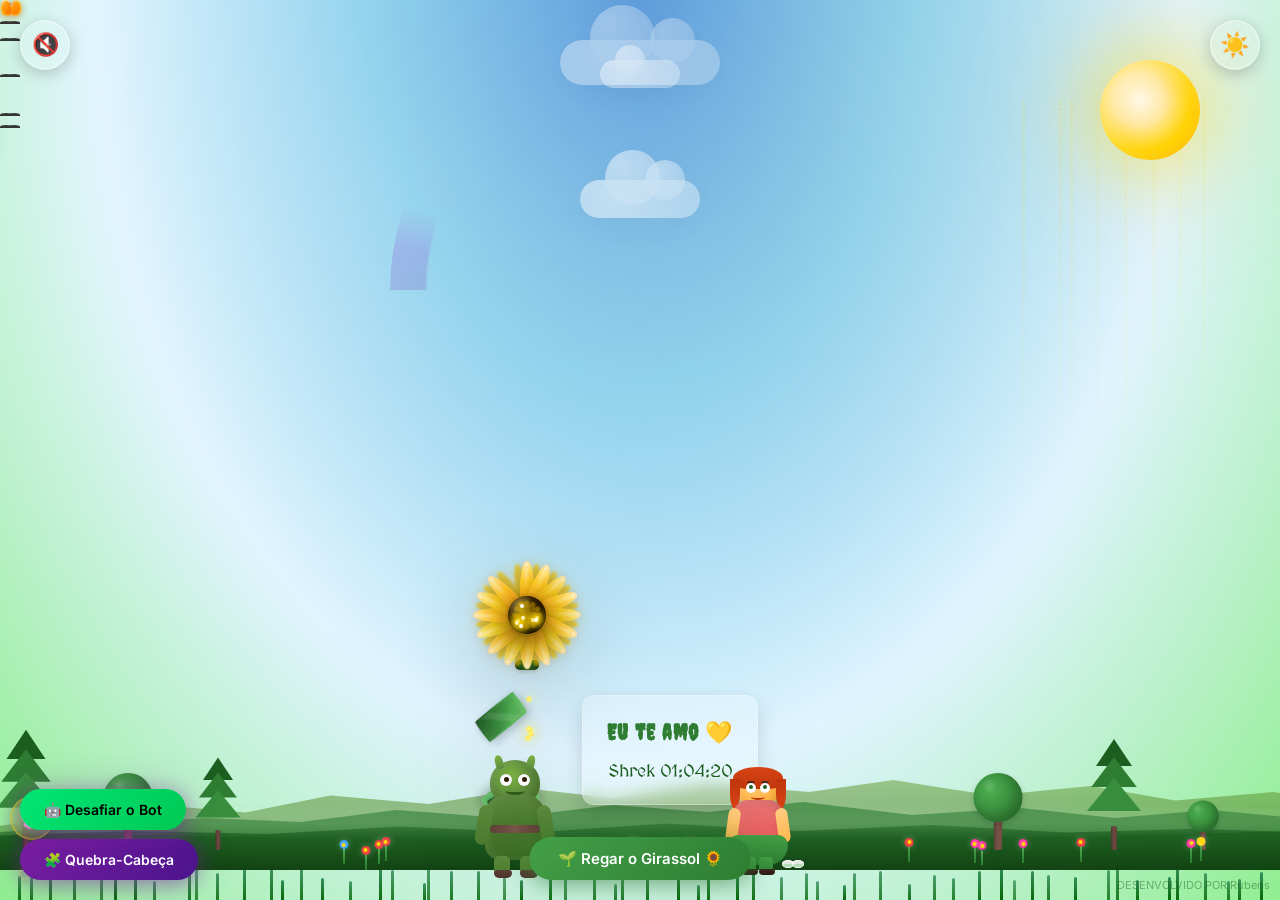
==== commit 4ff6f3cc: "Adicionar Bot Hacker — jogo interativo contra bot debochado - Tabuleiro 5x5 com 4 em linha para venc" ====
--- a/index.html
+++ b/index.html
@@ -3880,6 +3880,11 @@
     🧩 Quebra-Cabeça
   </button>
 
+  <!-- Botão Bot Hacker -->
+  <button class="btn-puzzle" id="btnBotHacker" onclick="window.location.href='bot-hacker.html'" aria-label="Desafiar o Bot Hacker" title="Jogue contra o Bot Hacker!" style="background: linear-gradient(135deg, #00E676, #00C853); color: #000; border-color: #00E676; bottom: 70px;">
+    🤖 Desafiar o Bot
+  </button>
+
   <!-- Jogo: Quebra-Cabeça -->
   <div class="puzzle-overlay" id="puzzleOverlay">
     <div class="puzzle-box">
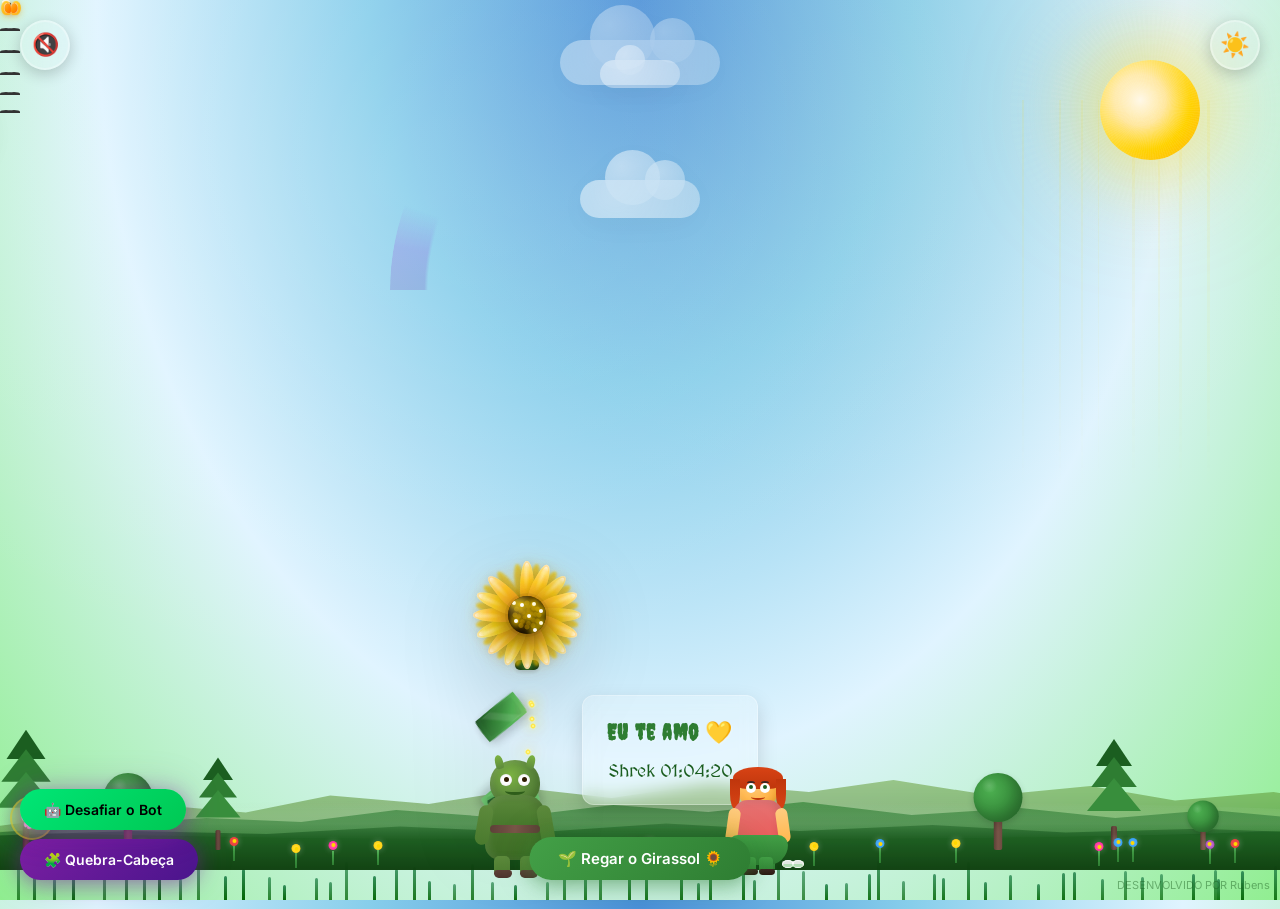
==== commit f63b06fa: "Trocar card automatico por flor secreta escondida na grama - Removido setTimeout que mostrava card a" ====
--- a/index.html
+++ b/index.html
@@ -626,32 +626,102 @@
     }
 
   /* Botão discreto para reabrir a cena do Shrek */
-  .shrek-btn {
+  /* Flor secreta no chão — abre o card do Shrek */
+  .flor-secreta {
     position: fixed;
-    bottom: 10px;
-    left: 10px;
+    bottom: 28px;
+    left: 50%;
+    transform: translateX(-50%);
     z-index: 20;
-    width: 28px;
-    height: 28px;
-    padding: 0;
-    background: transparent;
-    color: rgba(27, 94, 32, 0.35);
-    border: none;
+    cursor: pointer;
+    user-select: none;
+    transition: transform 0.4s cubic-bezier(0.34, 1.56, 0.64, 1);
+    animation: flor-sway 3s ease-in-out infinite alternate;
+    filter: drop-shadow(0 2px 6px rgba(0,0,0,0.2));
+  }
+  .flor-secreta:hover {
+    transform: translateX(-50%) scale(1.25) rotate(-5deg);
+    filter: drop-shadow(0 4px 12px rgba(255,215,0,0.5));
+  }
+  .flor-secreta:active {
+    transform: translateX(-50%) scale(1.1);
+  }
+  .flor-secreta-haste {
+    width: 3px;
+    height: 18px;
+    background: linear-gradient(180deg, #4CAF50, #2E7D32);
+    margin: 0 auto;
+    border-radius: 2px;
+  }
+  .flor-secreta-cabeca {
+    width: 16px;
+    height: 16px;
+    position: relative;
+    margin: 0 auto -2px;
+  }
+  .flor-secreta-petala {
+    position: absolute;
+    width: 6px;
+    height: 9px;
+    background: linear-gradient(180deg, #FFD700, #FFA000);
     border-radius: 50%;
-    font-size: 16px;
-    line-height: 28px;
-    text-align: center;
-    cursor: pointer;
-    opacity: 0.4;
-    transition: opacity 0.3s, transform 0.3s;
-    user-select: none;
-  }
-  .shrek-btn:hover,
-  .shrek-btn:focus-visible {
+    top: 50%; left: 50%;
+    transform-origin: center 11px;
+    margin: -11px 0 0 -3px;
+  }
+  .flor-secreta-petala:nth-child(1) { transform: rotate(0deg); }
+  .flor-secreta-petala:nth-child(2) { transform: rotate(45deg); }
+  .flor-secreta-petala:nth-child(3) { transform: rotate(90deg); }
+  .flor-secreta-petala:nth-child(4) { transform: rotate(135deg); }
+  .flor-secreta-petala:nth-child(5) { transform: rotate(180deg); }
+  .flor-secreta-petala:nth-child(6) { transform: rotate(225deg); }
+  .flor-secreta-petala:nth-child(7) { transform: rotate(270deg); }
+  .flor-secreta-petala:nth-child(8) { transform: rotate(315deg); }
+  .flor-secreta-miolo {
+    position: absolute;
+    width: 6px; height: 6px;
+    background: radial-gradient(circle, #5D4037, #3E2723);
+    border-radius: 50%;
+    top: 50%; left: 50%;
+    transform: translate(-50%, -50%);
+    z-index: 2;
+  }
+  .flor-secreta-brilho {
+    position: absolute;
+    width: 24px; height: 24px;
+    top: -4px; left: -4px;
+    border-radius: 50%;
+    background: radial-gradient(circle, rgba(255,215,0,0.25) 0%, transparent 70%);
+    animation: flor-brilho 2s ease-in-out infinite alternate;
+    pointer-events: none;
+  }
+  @keyframes flor-sway {
+    0% { transform: translateX(-50%) rotate(-2deg); }
+    100% { transform: translateX(-50%) rotate(2deg); }
+  }
+  @keyframes flor-brilho {
+    0% { opacity: 0.4; transform: scale(1); }
+    100% { opacity: 1; transform: scale(1.3); }
+  }
+  .flor-secreta-dica {
+    position: absolute;
+    bottom: 100%;
+    left: 50%;
+    transform: translateX(-50%);
+    background: rgba(0,0,0,0.8);
+    color: #FFD740;
+    font-family: 'MedievalSharp', cursive;
+    font-size: 11px;
+    padding: 4px 10px;
+    border-radius: 8px;
+    white-space: nowrap;
+    opacity: 0;
+    transition: opacity 0.3s;
+    pointer-events: none;
+    margin-bottom: 6px;
+  }
+  .flor-secreta:hover .flor-secreta-dica {
     opacity: 1;
-    transform: scale(1.15);
-    color: #1B5E20;
-    outline: none;
   }
 
   /* Caixa de perguntas */
@@ -3215,7 +3285,7 @@
   .mini-girassol { transform: scale(0.8); }
 
   /* Botão Shrek */
-  .shrek-btn { bottom: 8px; left: 8px; width: 24px; height: 24px; font-size: 14px; }
+  .flor-secreta { bottom: 22px; }
 
   /* Arco-íris menor */
   .arco-iris { width: 200px; height: 100px; }
@@ -3267,7 +3337,7 @@
   .btn-regar { padding: 10px 24px; font-size: 14px; }
 
   /* Botão shrek */
-  .shrek-btn { width: 22px; height: 22px; font-size: 12px; bottom: 6px; left: 6px; }
+  .flor-secreta { bottom: 18px; transform: translateX(-50%) scale(0.8); }
 
   /* Arco-íris pequeno */
   .arco-iris { width: 140px; height: 70px; opacity: 0.5; }
@@ -3820,7 +3890,23 @@
   </div>
 
   <!-- Botão discreto para reabrir o card -->
-    <button class="shrek-btn" onclick="abrirShrek()" aria-label="Abrir cena do Shrek" title="Abrir cena do Shrek" role="button">🌻</button>
+    <!-- Flor secreta que abre o card do Shrek -->
+    <div class="flor-secreta" onclick="abrirShrek()" role="button" tabindex="0" aria-label="Flor secreta — clique para ver a cena do Shrek" title="Uma flor especial...">
+      <div class="flor-secreta-dica">Uma flor especial... 🤫</div>
+      <div class="flor-secreta-brilho"></div>
+      <div class="flor-secreta-cabeca">
+        <div class="flor-secreta-petala"></div>
+        <div class="flor-secreta-petala"></div>
+        <div class="flor-secreta-petala"></div>
+        <div class="flor-secreta-petala"></div>
+        <div class="flor-secreta-petala"></div>
+        <div class="flor-secreta-petala"></div>
+        <div class="flor-secreta-petala"></div>
+        <div class="flor-secreta-petala"></div>
+        <div class="flor-secreta-miolo"></div>
+      </div>
+      <div class="flor-secreta-haste"></div>
+    </div>
 
     <!-- Card flutuante do Shrek (substitui overlay) -->
     <div class="shrek-card" id="shrek-card">
@@ -4761,10 +4847,7 @@
       mostrarCardShrek();
     }
 
-    // Mostrar card automaticamente após 10 segundos (mais rápido que antes)
-    setTimeout(() => {
-      mostrarCardShrek();
-    }, 10 * 1000);
+    // Card não aparece mais automaticamente — só ao clicar na flor secreta
 
     function mostrarCardShrek() {
       const card = document.getElementById('shrek-card');
